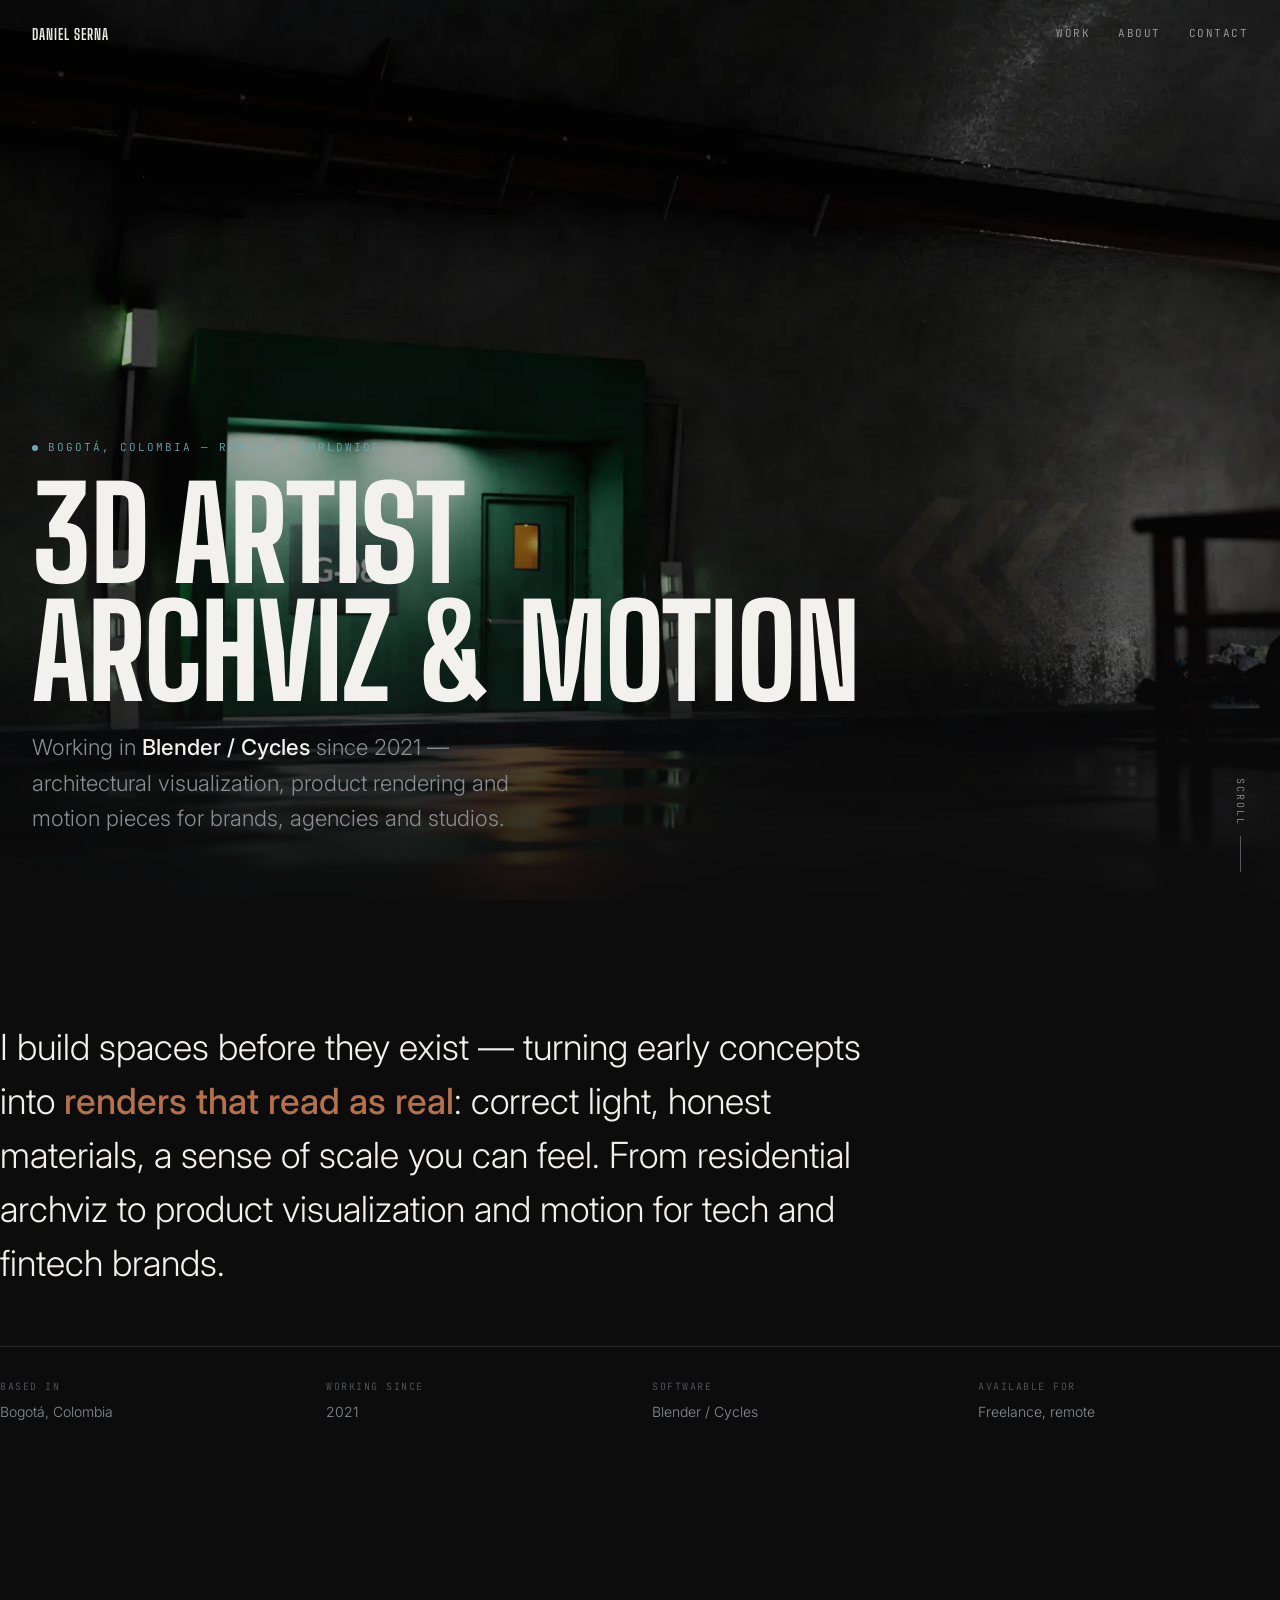
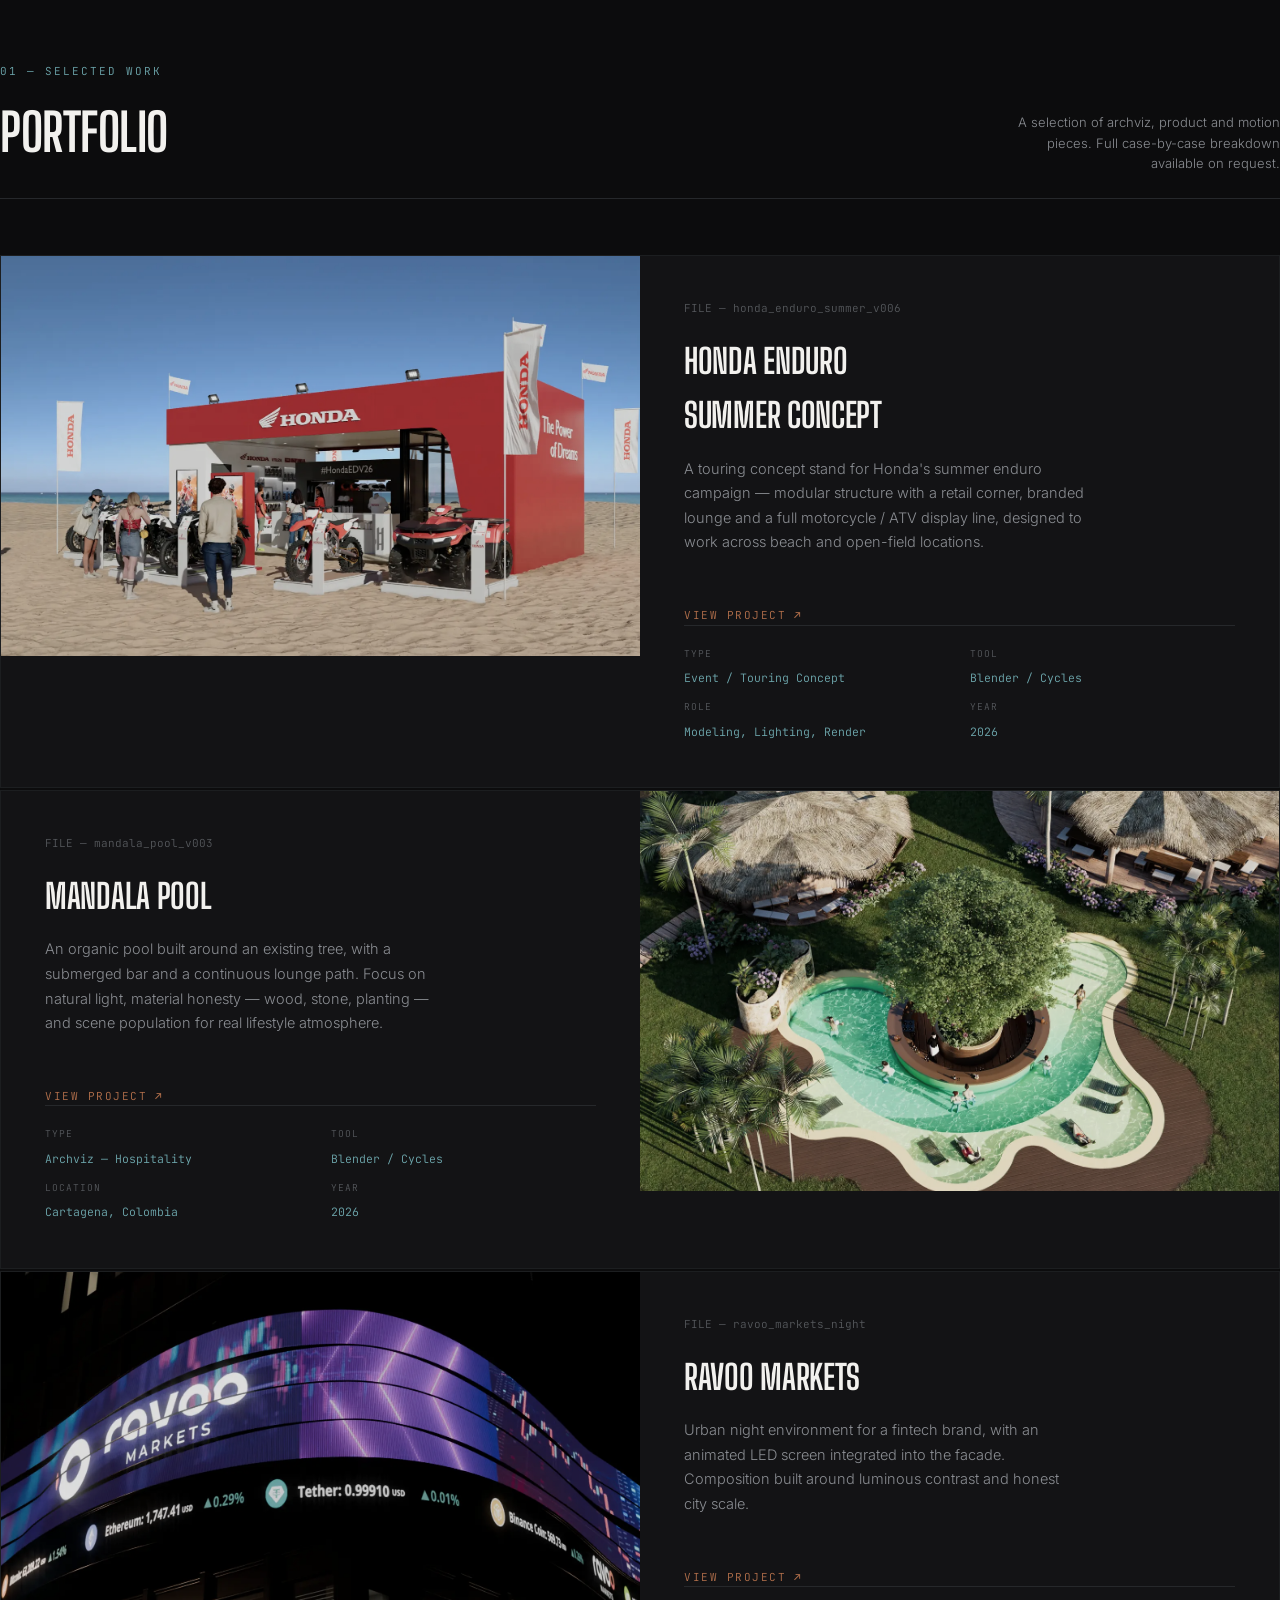
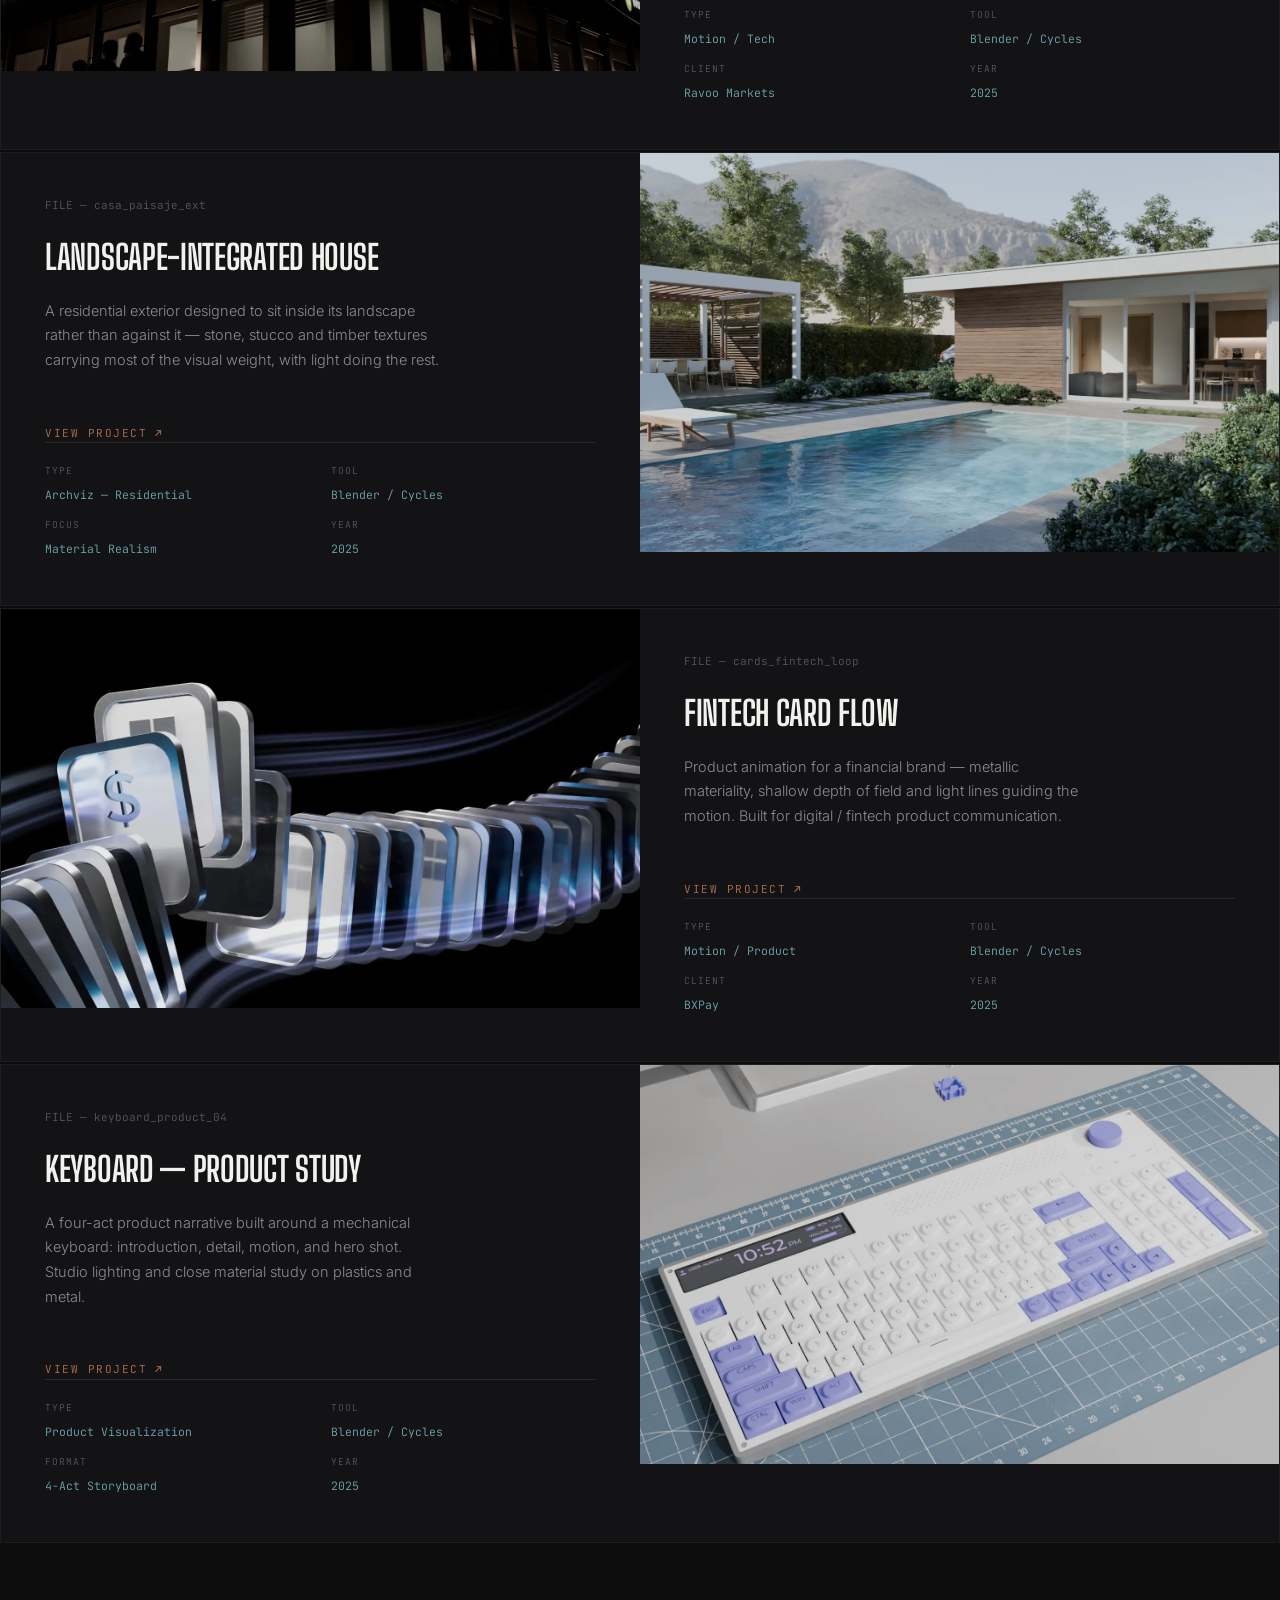
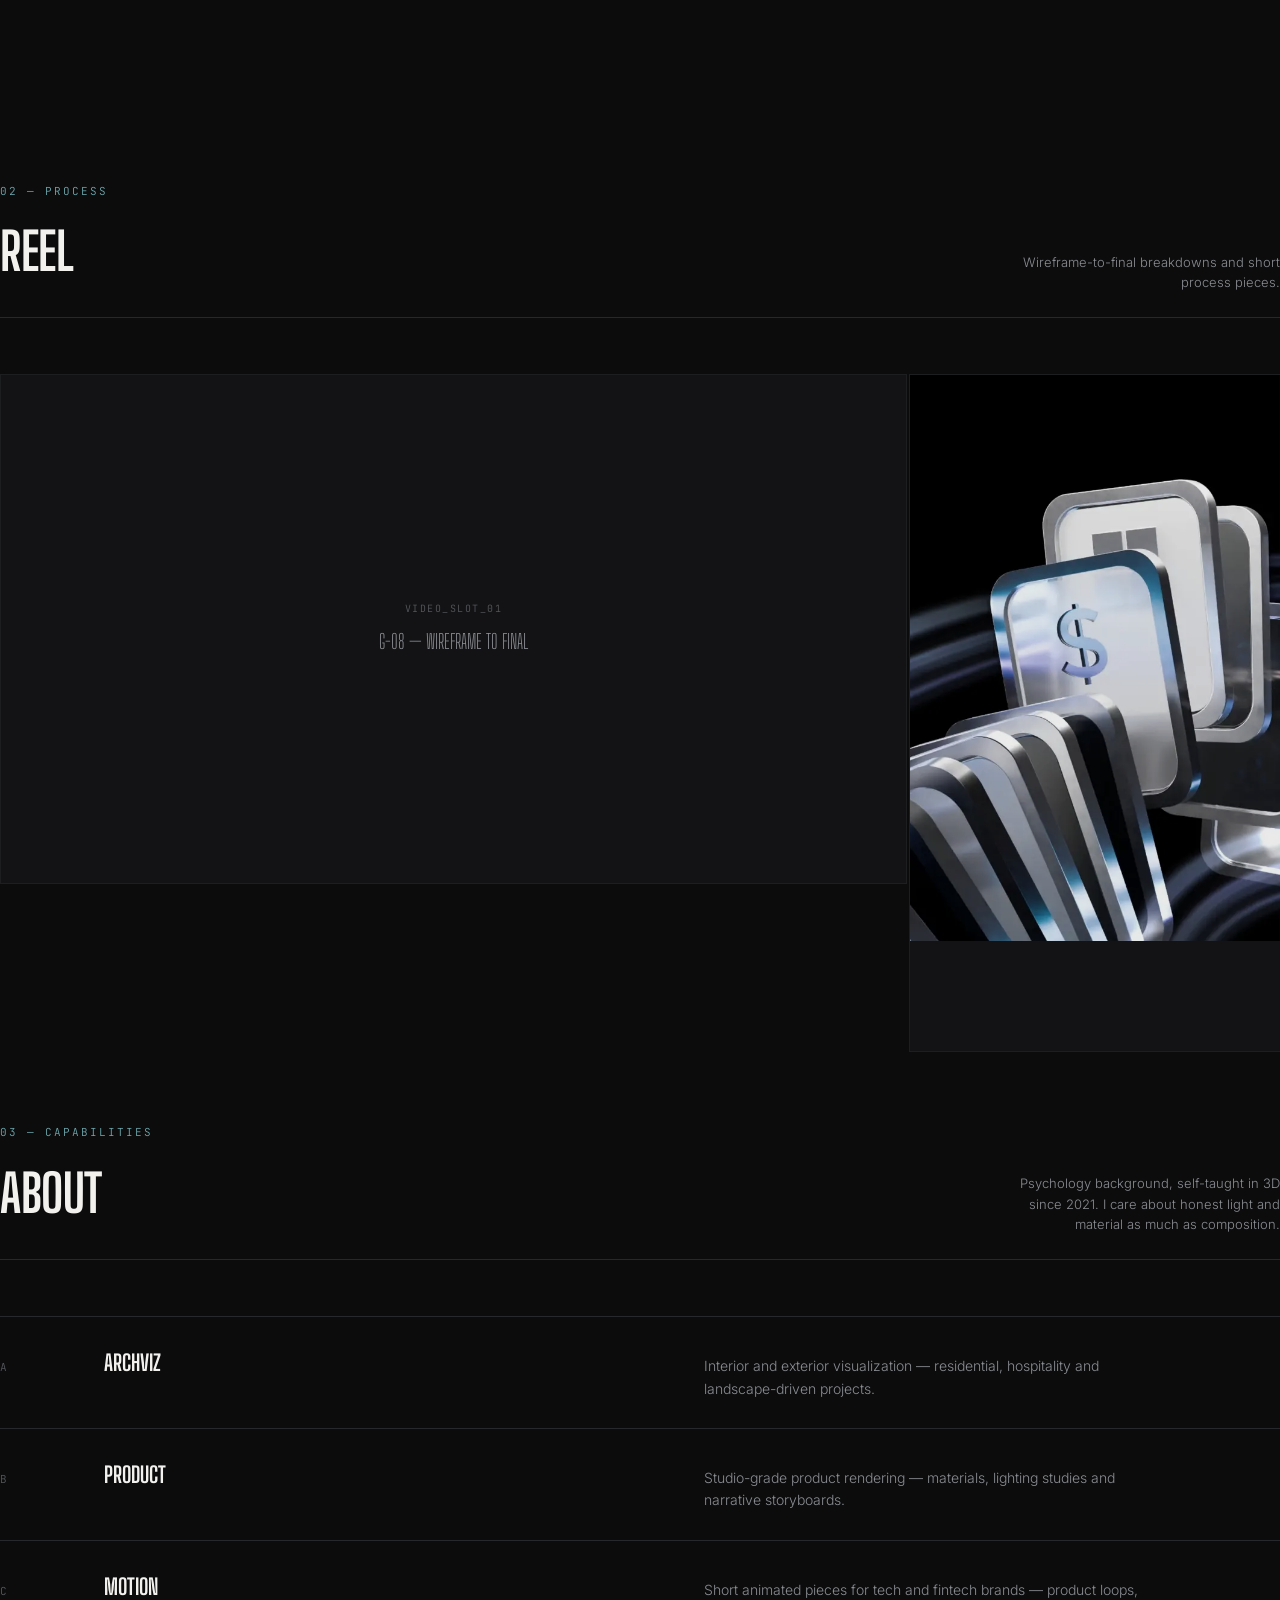
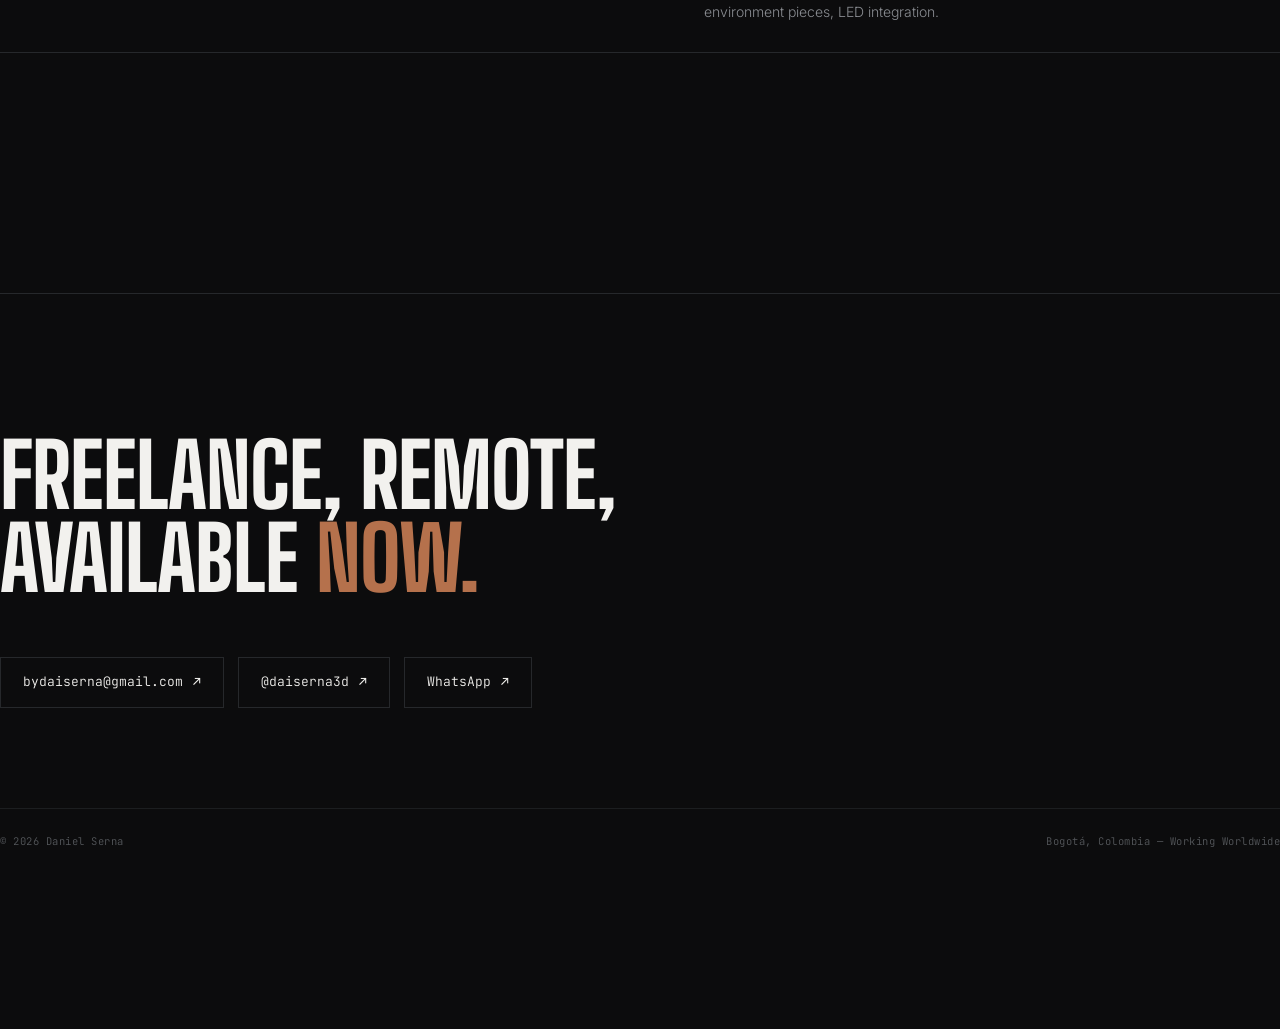
==== index.html @ d9310b37 "Update index.html" ====
<!DOCTYPE html>
<html lang="en">
<head>
<meta charset="UTF-8">
<meta name="viewport" content="width=device-width, initial-scale=1.0">
<title>Daniel Serna — 3D Artist</title>
<link rel="preconnect" href="https://fonts.googleapis.com">
<link rel="preconnect" href="https://fonts.gstatic.com" crossorigin>
<link href="https://fonts.googleapis.com/css2?family=Big+Shoulders+Display:wght@500;700;800&family=Inter:wght@300;400;500;600&family=JetBrains+Mono:wght@400;500&display=swap" rel="stylesheet">
<link rel="stylesheet" href="style.css">
</head>
<body>

<nav>
  <div class="nav-mark">Daniel Serna</div>
  <div class="nav-links">
    <a href="#work">Work</a>
    <a href="#about">About</a>
    <a href="#contact">Contact</a>
  </div>
</nav>

<!-- ================= HERO ================= -->
<section class="hero">
  <img class="hero-img" src="img/hero_gate08.webp" alt="G-08 environment render">
  <div class="hero-content">
    <div class="hero-eyebrow"><span class="dot"></span>Bogotá, Colombia — Remote / Worldwide</div>
    <h1>3D Artist<br>Archviz &amp; Motion</h1>
    <p class="role">Working in <strong>Blender / Cycles</strong> since 2021 — architectural visualization, product rendering and motion pieces for brands, agencies and studios.</p>
  </div>
  <div class="scroll-cue mono">Scroll</div>
</section>

<!-- ================= STATEMENT ================= -->
<section class="section wrap">
  <p class="statement reveal">
    I build spaces before they exist — turning early concepts into <strong>renders that read as real</strong>: correct light, honest materials, a sense of scale you can feel. From residential archviz to product visualization and motion for tech and fintech brands.
  </p>
  <div class="statement-meta reveal">
    <div><div class="k">Based In</div><div class="v">Bogotá, Colombia</div></div>
    <div><div class="k">Working Since</div><div class="v">2021</div></div>
    <div><div class="k">Software</div><div class="v">Blender / Cycles</div></div>
    <div><div class="k">Available For</div><div class="v">Freelance, remote</div></div>
  </div>
</section>

<!-- ================= WORK ================= -->
<section class="section wrap" id="work">
  <div class="section-head reveal">
    <div>
      <div class="section-tag">01 — Selected Work</div>
      <div class="section-title">Portfolio</div>
    </div>
    <div class="section-note">A selection of archviz, product and motion pieces. Full case-by-case breakdown available on request.</div>
  </div>

  <div class="work-grid">

    <a class="project-card-link" href="work/honda-beach-stand.html" style="display:contents;">
    <div class="project reveal">
      <div class="project-media"><img src="img/honda_general_002.webp" alt="Honda Enduro Summer concept stand"></div>
      <div class="project-info">
        <div class="project-index mono">FILE — honda_enduro_summer_v006</div>
        <div class="project-title">Honda Enduro<br>Summer Concept</div>
        <p class="project-desc">A touring concept stand for Honda's summer enduro campaign — modular structure with a retail corner, branded lounge and a full motorcycle / ATV display line, designed to work across beach and open-field locations.</p>
        <div class="project-link-row"><span class="view-project">View Project <span class="arrow">↗</span></span></div>
        <div class="meta-strip">
          <div class="meta-row"><span class="k">Type</span><span class="v">Event / Touring Concept</span></div>
          <div class="meta-row"><span class="k">Tool</span><span class="v">Blender / Cycles</span></div>
          <div class="meta-row"><span class="k">Role</span><span class="v">Modeling, Lighting, Render</span></div>
          <div class="meta-row"><span class="k">Year</span><span class="v">2026</span></div>
        </div>
      </div>
    </div>
    </a>

    <a class="project-card-link" href="work/mandala-pool.html" style="display:contents;">
    <div class="project reverse reveal">
      <div class="project-media"><img src="img/mandala_medium.webp" alt="Mandala — pool project"></div>
      <div class="project-info">
        <div class="project-index mono">FILE — mandala_pool_v003</div>
        <div class="project-title">Mandala Pool</div>
        <p class="project-desc">An organic pool built around an existing tree, with a submerged bar and a continuous lounge path. Focus on natural light, material honesty — wood, stone, planting — and scene population for real lifestyle atmosphere.</p>
        <div class="project-link-row"><span class="view-project">View Project <span class="arrow">↗</span></span></div>
        <div class="meta-strip">
          <div class="meta-row"><span class="k">Type</span><span class="v">Archviz — Hospitality</span></div>
          <div class="meta-row"><span class="k">Tool</span><span class="v">Blender / Cycles</span></div>
          <div class="meta-row"><span class="k">Location</span><span class="v">Cartagena, Colombia</span></div>
          <div class="meta-row"><span class="k">Year</span><span class="v">2026</span></div>
        </div>
      </div>
    </div>
    </a>

    <a class="project-card-link" href="work/ravoo-markets.html" style="display:contents;">
    <div class="project reveal">
      <div class="project-media"><video src="video/ravoo-billboard.mp4" poster="img/ravoo.webp" autoplay muted loop playsinline></video></div>
      <div class="project-info">
        <div class="project-index mono">FILE — ravoo_markets_night</div>
        <div class="project-title">Ravoo Markets</div>
        <p class="project-desc">Urban night environment for a fintech brand, with an animated LED screen integrated into the facade. Composition built around luminous contrast and honest city scale.</p>
        <div class="project-link-row"><span class="view-project">View Project <span class="arrow">↗</span></span></div>
        <div class="meta-strip">
          <div class="meta-row"><span class="k">Type</span><span class="v">Motion / Tech</span></div>
          <div class="meta-row"><span class="k">Tool</span><span class="v">Blender / Cycles</span></div>
          <div class="meta-row"><span class="k">Client</span><span class="v">Ravoo Markets</span></div>
          <div class="meta-row"><span class="k">Year</span><span class="v">2025</span></div>
        </div>
      </div>
    </div>
    </a>

    <a class="project-card-link" href="work/casa-paisaje.html" style="display:contents;">
    <div class="project reverse reveal">
      <div class="project-media"><img src="img/casa_piscina.webp" alt="Residential house with landscape integration"></div>
      <div class="project-info">
        <div class="project-index mono">FILE — casa_paisaje_ext</div>
        <div class="project-title">Landscape-Integrated House</div>
        <p class="project-desc">A residential exterior designed to sit inside its landscape rather than against it — stone, stucco and timber textures carrying most of the visual weight, with light doing the rest.</p>
        <div class="project-link-row"><span class="view-project">View Project <span class="arrow">↗</span></span></div>
        <div class="meta-strip">
          <div class="meta-row"><span class="k">Type</span><span class="v">Archviz — Residential</span></div>
          <div class="meta-row"><span class="k">Tool</span><span class="v">Blender / Cycles</span></div>
          <div class="meta-row"><span class="k">Focus</span><span class="v">Material Realism</span></div>
          <div class="meta-row"><span class="k">Year</span><span class="v">2025</span></div>
        </div>
      </div>
    </div>
    </a>

    <a class="project-card-link" href="work/fintech-cards.html" style="display:contents;">
    <div class="project reveal">
      <div class="project-media"><video src="video/fintech-shards.mp4" poster="img/cards.webp" autoplay muted loop playsinline></video></div>
      <div class="project-info">
        <div class="project-index mono">FILE — cards_fintech_loop</div>
        <div class="project-title">Fintech Card Flow</div>
        <p class="project-desc">Product animation for a financial brand — metallic materiality, shallow depth of field and light lines guiding the motion. Built for digital / fintech product communication.</p>
        <div class="project-link-row"><span class="view-project">View Project <span class="arrow">↗</span></span></div>
        <div class="meta-strip">
          <div class="meta-row"><span class="k">Type</span><span class="v">Motion / Product</span></div>
          <div class="meta-row"><span class="k">Tool</span><span class="v">Blender / Cycles</span></div>
          <div class="meta-row"><span class="k">Client</span><span class="v">BXPay</span></div>
          <div class="meta-row"><span class="k">Year</span><span class="v">2025</span></div>
        </div>
      </div>
    </div>
    </a>

    <a class="project-card-link" href="work/keyboard.html" style="display:contents;">
    <div class="project reverse reveal">
      <div class="project-media"><img src="img/keyboard.webp" alt="Keyboard product render"></div>
      <div class="project-info">
        <div class="project-index mono">FILE — keyboard_product_04</div>
        <div class="project-title">Keyboard — Product Study</div>
        <p class="project-desc">A four-act product narrative built around a mechanical keyboard: introduction, detail, motion, and hero shot. Studio lighting and close material study on plastics and metal.</p>
        <div class="project-link-row"><span class="view-project">View Project <span class="arrow">↗</span></span></div>
        <div class="meta-strip">
          <div class="meta-row"><span class="k">Type</span><span class="v">Product Visualization</span></div>
          <div class="meta-row"><span class="k">Tool</span><span class="v">Blender / Cycles</span></div>
          <div class="meta-row"><span class="k">Format</span><span class="v">4-Act Storyboard</span></div>
          <div class="meta-row"><span class="k">Year</span><span class="v">2025</span></div>
        </div>
      </div>
    </div>
    </a>

  </div>
</section>

<!-- ================= REEL ================= -->
<section class="section wrap" id="reel">
  <div class="section-head reveal">
    <div>
      <div class="section-tag">02 — Process</div>
      <div class="section-title">Reel</div>
    </div>
    <div class="section-note">Wireframe-to-final breakdowns and short process pieces.</div>
  </div>

  <div class="reel-grid reveal">
    <div class="reel-slot">
      <!-- Replace this block with: <iframe src="https://www.youtube.com/embed/VIDEO_ID" allowfullscreen></iframe> -->
      <div class="reel-placeholder">
        <div class="mono">VIDEO_SLOT_01</div>
        <div class="label">G-08 — Wireframe to Final</div>
      </div>
    </div>
    <div class="reel-slot">
      <div class="project-media"><video src="video/HondaStand_Reel.mp4" poster="img/cards.webp" autoplay muted loop playsinline></video></div>
        <div class="reel-placeholder">
        <div class="mono">VIDEO_SLOT_02</div>
        <div class="label">Honda Enduro Summer — Reel</div>
      </div>
    </div>
  </div>
</section>

<!-- ================= ABOUT ================= -->
<section class="section wrap" id="about">
  <div class="section-head reveal">
    <div>
      <div class="section-tag">03 — Capabilities</div>
      <div class="section-title">About</div>
    </div>
    <div class="section-note">Psychology background, self-taught in 3D since 2021. I care about honest light and material as much as composition.</div>
  </div>

  <div class="cap-list reveal">
    <div class="cap-row">
      <div class="cap-num mono">A</div>
      <div class="cap-name">Archviz</div>
      <div class="cap-desc">Interior and exterior visualization — residential, hospitality and landscape-driven projects.</div>
    </div>
    <div class="cap-row">
      <div class="cap-num mono">B</div>
      <div class="cap-name">Product</div>
      <div class="cap-desc">Studio-grade product rendering — materials, lighting studies and narrative storyboards.</div>
    </div>
    <div class="cap-row">
      <div class="cap-num mono">C</div>
      <div class="cap-name">Motion</div>
      <div class="cap-desc">Short animated pieces for tech and fintech brands — product loops, environment pieces, LED integration.</div>
    </div>
  </div>
</section>

<!-- ================= CONTACT ================= -->
<section class="section wrap" id="contact">
  <div class="contact">
    <h2 class="reveal">Freelance, remote,<br>available <span class="accent">now.</span></h2>
    <div class="contact-links reveal">
      <a class="contact-link" href="mailto:bydaiserna@gmail.com">bydaiserna@gmail.com <span class="arrow">↗</span></a>
      <a class="contact-link" href="https://instagram.com/daiserna3d" target="_blank" rel="noopener">@daiserna3d <span class="arrow">↗</span></a>
      <a class="contact-link" href="https://wa.me/573014946491" target="_blank" rel="noopener">WhatsApp <span class="arrow">↗</span></a>
    </div>

    <footer>
      <div>© 2026 Daniel Serna</div>
      <div>Bogotá, Colombia — Working Worldwide</div>
    </footer>
  </div>
</section>

<script src="script.js"></script>

</body>
</html>
---- style.css ----
:root{
    --bg: #0c0c0d;
    --bg-raised: #131315;
    --line: #26282b;
    --line-soft: #1c1e20;
    --text: #f2f1ee;
    --text-muted: #8a8d92;
    --text-dim: #55585c;
    --accent: #b5714c;
    --accent-teal: #6ea8ae;
  }
  *{box-sizing:border-box; margin:0; padding:0;}
  html{scroll-behavior:smooth;}
  body{
    background:var(--bg);
    color:var(--text);
    font-family:'Inter',sans-serif;
    font-weight:300;
    line-height:1.6;
    overflow-x:hidden;
  }
  ::selection{background:var(--accent); color:#0c0c0d;}

  .mono{font-family:'JetBrains Mono',monospace;}

  a{color:inherit; text-decoration:none;}

  .wrap{max-width:1400px; margin:0 auto; padding:0 32px;}
  @media (max-width:700px){ .wrap{padding:0 20px;} }

  /* ---------- NAV ---------- */
  nav{
    position:fixed; top:0; left:0; right:0; z-index:100;
    display:flex; justify-content:space-between; align-items:center;
    padding:22px 32px;
    mix-blend-mode:difference;
  }
  @media (max-width:700px){ nav{padding:18px 20px;} }
  .nav-mark{
    font-family:'Big Shoulders Display', sans-serif;
    font-weight:700; font-size:15px; letter-spacing:1px; text-transform:uppercase;
  }
  .nav-links{display:flex; gap:28px;}
  .nav-links a{
    font-family:'JetBrains Mono',monospace;
    font-size:11px; letter-spacing:1.5px; text-transform:uppercase;
    color:var(--text); opacity:0.75; transition:opacity .2s;
  }
  .nav-links a:hover{opacity:1;}
  @media (max-width:560px){ .nav-links{gap:16px;} .nav-links a{font-size:10px;} }

  /* ---------- HERO ---------- */
  .hero{
    position:relative; height:100svh; min-height:560px;
    display:flex; align-items:flex-end;
    overflow:hidden;
  }
  .hero-img{
    position:absolute; inset:0; width:100%; height:100%;
    object-fit:cover; object-position:center 40%;
    filter:grayscale(15%) contrast(1.05);
    opacity:0;
    animation:heroIn 1.4s ease forwards;
  }
  @keyframes heroIn{ to{opacity:1;} }
  .hero::after{
    content:'';
    position:absolute; inset:0;
    background:linear-gradient(180deg, rgba(12,12,13,0.15) 0%, rgba(12,12,13,0.35) 55%, rgba(12,12,13,0.94) 100%);
  }
  .hero-content{
    position:relative; z-index:2; width:100%;
    padding:0 32px 64px;
  }
  @media (max-width:700px){ .hero-content{padding:0 20px 48px;} }
  .hero-eyebrow{
    font-family:'JetBrains Mono',monospace; font-size:11px; letter-spacing:2px;
    color:var(--accent-teal); text-transform:uppercase; margin-bottom:18px;
    display:flex; align-items:center; gap:10px;
  }
  .hero-eyebrow .dot{
    width:6px; height:6px; border-radius:50%; background:var(--accent-teal);
    animation:pulse 2s infinite;
  }
  @keyframes pulse{ 0%,100%{opacity:1;} 50%{opacity:0.3;} }
  .hero h1{
    font-family:'Big Shoulders Display', sans-serif;
    font-weight:800;
    font-size:clamp(52px, 10vw, 128px);
    line-height:0.92;
    letter-spacing:-1px;
    text-transform:uppercase;
    max-width:1100px;
  }
  .hero .role{
    font-family:'Inter',sans-serif; font-weight:300; font-size:clamp(16px,2.4vw,22px);
    color:var(--text-muted); margin-top:20px; max-width:520px;
  }
  .hero .role strong{color:var(--text); font-weight:500;}

  .scroll-cue{
    position:absolute; right:32px; bottom:28px; z-index:2;
    font-family:'JetBrains Mono',monospace; font-size:10px; letter-spacing:2px;
    color:var(--text-muted); text-transform:uppercase;
    writing-mode:vertical-rl;
    display:flex; align-items:center; gap:10px;
  }
  .scroll-cue::after{content:''; width:1px; height:36px; background:var(--text-dim);}
  @media (max-width:700px){ .scroll-cue{display:none;} }

  /* ---------- SECTION LABELS ---------- */
  .section{padding:120px 0;}
  @media (max-width:700px){ .section{padding:80px 0;} }
  .section-head{
    display:flex; justify-content:space-between; align-items:flex-end;
    margin-bottom:56px; gap:24px; flex-wrap:wrap;
    border-bottom:1px solid var(--line); padding-bottom:24px;
  }
  .section-tag{
    font-family:'JetBrains Mono',monospace; font-size:11px; letter-spacing:2px;
    color:var(--accent-teal); text-transform:uppercase; margin-bottom:10px;
  }
  .section-title{
    font-family:'Big Shoulders Display', sans-serif; font-weight:700;
    font-size:clamp(30px,4.5vw,52px); text-transform:uppercase; letter-spacing:-0.5px;
  }
  .section-note{
    font-family:'Inter',sans-serif; font-size:13px; color:var(--text-muted);
    max-width:280px; text-align:right;
  }
  @media (max-width:700px){ .section-note{text-align:left; max-width:100%;} }

  /* ---------- STATEMENT ---------- */
  .statement{
    font-family:'Inter',sans-serif; font-weight:300;
    font-size:clamp(22px, 3.2vw, 36px);
    line-height:1.5; color:var(--text); max-width:920px;
  }
  .statement strong{color:var(--accent); font-weight:500;}
  .statement-meta{
    margin-top:56px; display:grid; grid-template-columns:repeat(4,1fr); gap:24px;
    border-top:1px solid var(--line); padding-top:32px;
  }
  @media (max-width:800px){ .statement-meta{grid-template-columns:repeat(2,1fr);} }
  .statement-meta .k{
    font-family:'JetBrains Mono',monospace; font-size:10px; letter-spacing:1.5px;
    color:var(--text-dim); text-transform:uppercase; margin-bottom:6px;
  }
  .statement-meta .v{font-size:14px; color:var(--text-muted);}

  /* ---------- WORK GRID ---------- */
  .work-grid{display:flex; flex-direction:column; gap:2px;}
  .project{
    position:relative; display:grid; grid-template-columns:1fr 1fr;
    gap:0; background:var(--bg-raised); border:1px solid var(--line-soft);
    overflow:hidden;
  }
  .project.reverse{grid-template-columns:1fr 1fr;}
  .project.reverse .project-media{order:2;}
  .project.reverse .project-info{order:1;}
  @media (max-width:860px){
    .project, .project.reverse{grid-template-columns:1fr;}
    .project.reverse .project-media{order:1;}
    .project.reverse .project-info{order:2;}
  }
  .project-media{
    position:relative; overflow:hidden; aspect-ratio:16/10; background:#000;
  }
  .project-media img, .project-media video{
    width:100%; height:100%; object-fit:cover;
    transform:scale(1.03); transition:transform .7s cubic-bezier(.16,1,.3,1), filter .5s;
    filter:grayscale(25%) brightness(0.92);
  }
  .project:hover .project-media img, .project:hover .project-media video{ transform:scale(1.0); filter:grayscale(0%) brightness(1); }
  .project-info{
    padding:44px; display:flex; flex-direction:column; justify-content:center;
  }
  @media (max-width:700px){ .project-info{padding:28px;} }
  .project-index{
    font-family:'JetBrains Mono',monospace; font-size:11px; color:var(--text-dim);
    margin-bottom:16px;
  }
  .project-title{
    font-family:'Big Shoulders Display', sans-serif; font-weight:700;
    font-size:clamp(24px,3vw,34px); text-transform:uppercase; margin-bottom:14px;
    letter-spacing:-0.3px;
  }
  .project-desc{
    font-size:14.5px; color:var(--text-muted); max-width:400px; margin-bottom:28px;
    line-height:1.7;
  }
  .meta-strip{
    display:grid; grid-template-columns:1fr 1fr; gap:10px 20px;
    padding-top:20px; border-top:1px solid var(--line);
  }
  .meta-row .k{
    font-family:'JetBrains Mono',monospace; font-size:9.5px; letter-spacing:1px;
    color:var(--text-dim); text-transform:uppercase; display:block; margin-bottom:3px;
  }
  .meta-row .v{
    font-family:'JetBrains Mono',monospace; font-size:11.5px; color:var(--accent-teal);
  }

  /* ---------- REEL / VIDEO ---------- */
  .reel-grid{display:grid; grid-template-columns:1fr 1fr; gap:2px;}
  @media (max-width:800px){ .reel-grid{grid-template-columns:1fr;} }
  .reel-slot{
    aspect-ratio:16/9; background:var(--bg-raised); border:1px solid var(--line-soft);
    display:flex; flex-direction:column; align-items:center; justify-content:center;
    gap:14px; position:relative;
  }
  .reel-slot iframe{width:100%; height:100%; border:0; display:block;}
  .reel-placeholder{text-align:center; padding:20px;}
  .reel-placeholder .mono{font-size:10px; color:var(--text-dim); letter-spacing:1.5px; text-transform:uppercase;}
  .reel-placeholder .label{font-family:'Big Shoulders Display'; font-size:20px; text-transform:uppercase; color:var(--text-muted); margin-top:8px;}

  /* ---------- ABOUT / CAPABILITIES ---------- */
  .cap-list{display:flex; flex-direction:column;}
  .cap-row{
    display:grid; grid-template-columns:80px 1fr 1fr; gap:24px;
    padding:28px 0; border-top:1px solid var(--line); align-items:baseline;
  }
  .cap-row:last-child{border-bottom:1px solid var(--line);}
  @media (max-width:700px){ .cap-row{grid-template-columns:1fr; gap:8px; padding:20px 0;} }
  .cap-num{font-family:'JetBrains Mono',monospace; font-size:11px; color:var(--text-dim);}
  .cap-name{font-family:'Big Shoulders Display'; font-weight:700; font-size:22px; text-transform:uppercase;}
  .cap-desc{font-size:14px; color:var(--text-muted); max-width:440px;}

  /* ---------- CONTACT / FOOTER ---------- */
  .contact{
    padding:140px 0 60px;
    border-top:1px solid var(--line);
  }
  @media (max-width:700px){ .contact{padding:90px 0 40px;} }
  .contact h2{
    font-family:'Big Shoulders Display'; font-weight:800;
    font-size:clamp(38px,7vw,88px); text-transform:uppercase; line-height:0.95;
    letter-spacing:-1px; max-width:900px;
  }
  .contact h2 .accent{color:var(--accent);}
  .contact-links{
    margin-top:56px; display:flex; flex-wrap:wrap; gap:14px;
  }
  .contact-link{
    font-family:'JetBrains Mono',monospace; font-size:13px;
    padding:14px 22px; border:1px solid var(--line);
    display:flex; align-items:center; gap:10px;
    transition:border-color .2s, color .2s;
  }
  .contact-link:hover{border-color:var(--accent-teal); color:var(--accent-teal);}
  .contact-link .arrow{transition:transform .2s;}
  .contact-link:hover .arrow{transform:translate(3px,-3px);}

  footer{
    margin-top:100px; padding-top:24px; border-top:1px solid var(--line-soft);
    display:flex; justify-content:space-between; flex-wrap:wrap; gap:12px;
    font-family:'JetBrains Mono',monospace; font-size:10.5px; color:var(--text-dim);
    letter-spacing:0.5px;
  }

  /* ---------- PROJECT CARD LINK ---------- */
  .project{cursor:pointer;}
  .project-link-row{
    margin-top:auto; padding-top:24px;
    display:flex; align-items:center; gap:10px;
  }
  .view-project{
    font-family:'JetBrains Mono',monospace; font-size:11px; letter-spacing:1.5px;
    text-transform:uppercase; color:var(--accent); display:inline-flex; align-items:center; gap:8px;
  }
  .view-project .arrow{transition:transform .2s;}
  .project:hover .view-project .arrow{transform:translate(4px,-4px);}

  /* ---------- PROJECT DETAIL PAGE ---------- */
  .breadcrumb{
    padding:120px 0 0;
  }
  .breadcrumb a{
    font-family:'JetBrains Mono',monospace; font-size:11px; letter-spacing:1.5px;
    text-transform:uppercase; color:var(--text-muted); display:inline-flex; align-items:center; gap:8px;
    transition:color .2s;
  }
  .breadcrumb a:hover{color:var(--accent-teal);}
  .breadcrumb .back-arrow{transition:transform .2s;}
  .breadcrumb a:hover .back-arrow{transform:translateX(-4px);}

  .p-header{padding:48px 0 64px; border-bottom:1px solid var(--line);}
  .p-eyebrow{
    font-family:'JetBrains Mono',monospace; font-size:11px; letter-spacing:2px;
    color:var(--accent-teal); text-transform:uppercase; margin-bottom:18px;
  }
  .p-title{
    font-family:'Big Shoulders Display'; font-weight:800; text-transform:uppercase;
    font-size:clamp(38px,7vw,88px); line-height:0.95; letter-spacing:-1px; max-width:900px;
  }
  .p-desc{
    font-size:16px; color:var(--text-muted); max-width:560px; margin-top:24px; line-height:1.75;
  }
  .p-meta{
    margin-top:40px; display:grid; grid-template-columns:repeat(4,1fr); gap:20px;
  }
  @media (max-width:800px){ .p-meta{grid-template-columns:repeat(2,1fr);} }
  .p-meta .k{
    font-family:'JetBrains Mono',monospace; font-size:9.5px; letter-spacing:1.5px;
    color:var(--text-dim); text-transform:uppercase; margin-bottom:6px;
  }
  .p-meta .v{font-family:'JetBrains Mono',monospace; font-size:12.5px; color:var(--text);}

  .p-gallery{padding:64px 0; display:flex; flex-direction:column; gap:64px;}
  .p-figure img, .p-figure video{width:100%; display:block; border:1px solid var(--line-soft); background:#000;}
  .p-figure .cap{
    margin-top:14px; display:flex; justify-content:space-between; gap:16px; flex-wrap:wrap;
    font-family:'JetBrains Mono',monospace; font-size:11px; color:var(--text-dim);
  }
  .p-figure .cap .cap-title{color:var(--text-muted); font-family:'Inter',sans-serif; font-size:13px;}

  .p-nav{
    padding:64px 0 100px; border-top:1px solid var(--line);
    display:flex; justify-content:space-between; gap:24px; flex-wrap:wrap;
  }
  .p-nav a{
    font-family:'Big Shoulders Display'; font-weight:700; text-transform:uppercase;
    font-size:20px; color:var(--text-muted); display:flex; align-items:center; gap:10px;
    transition:color .2s;
  }
  .p-nav a:hover{color:var(--text);}
  .p-nav .dir{
    font-family:'JetBrains Mono',monospace; font-size:10px; color:var(--text-dim);
    letter-spacing:1.5px; text-transform:uppercase; display:block; margin-bottom:6px;
  }
  .p-nav .next-link{text-align:right; margin-left:auto;}

  /* ---------- REVEAL ---------- */
  .reveal{opacity:0; transform:translateY(24px); transition:opacity .8s ease, transform .8s ease;}
  .reveal.in{opacity:1; transform:translateY(0);}

  @media (prefers-reduced-motion: reduce){
    *{animation:none !important; transition:none !important;}
    .reveal{opacity:1; transform:none;}
    .hero-img{opacity:1;}
  }
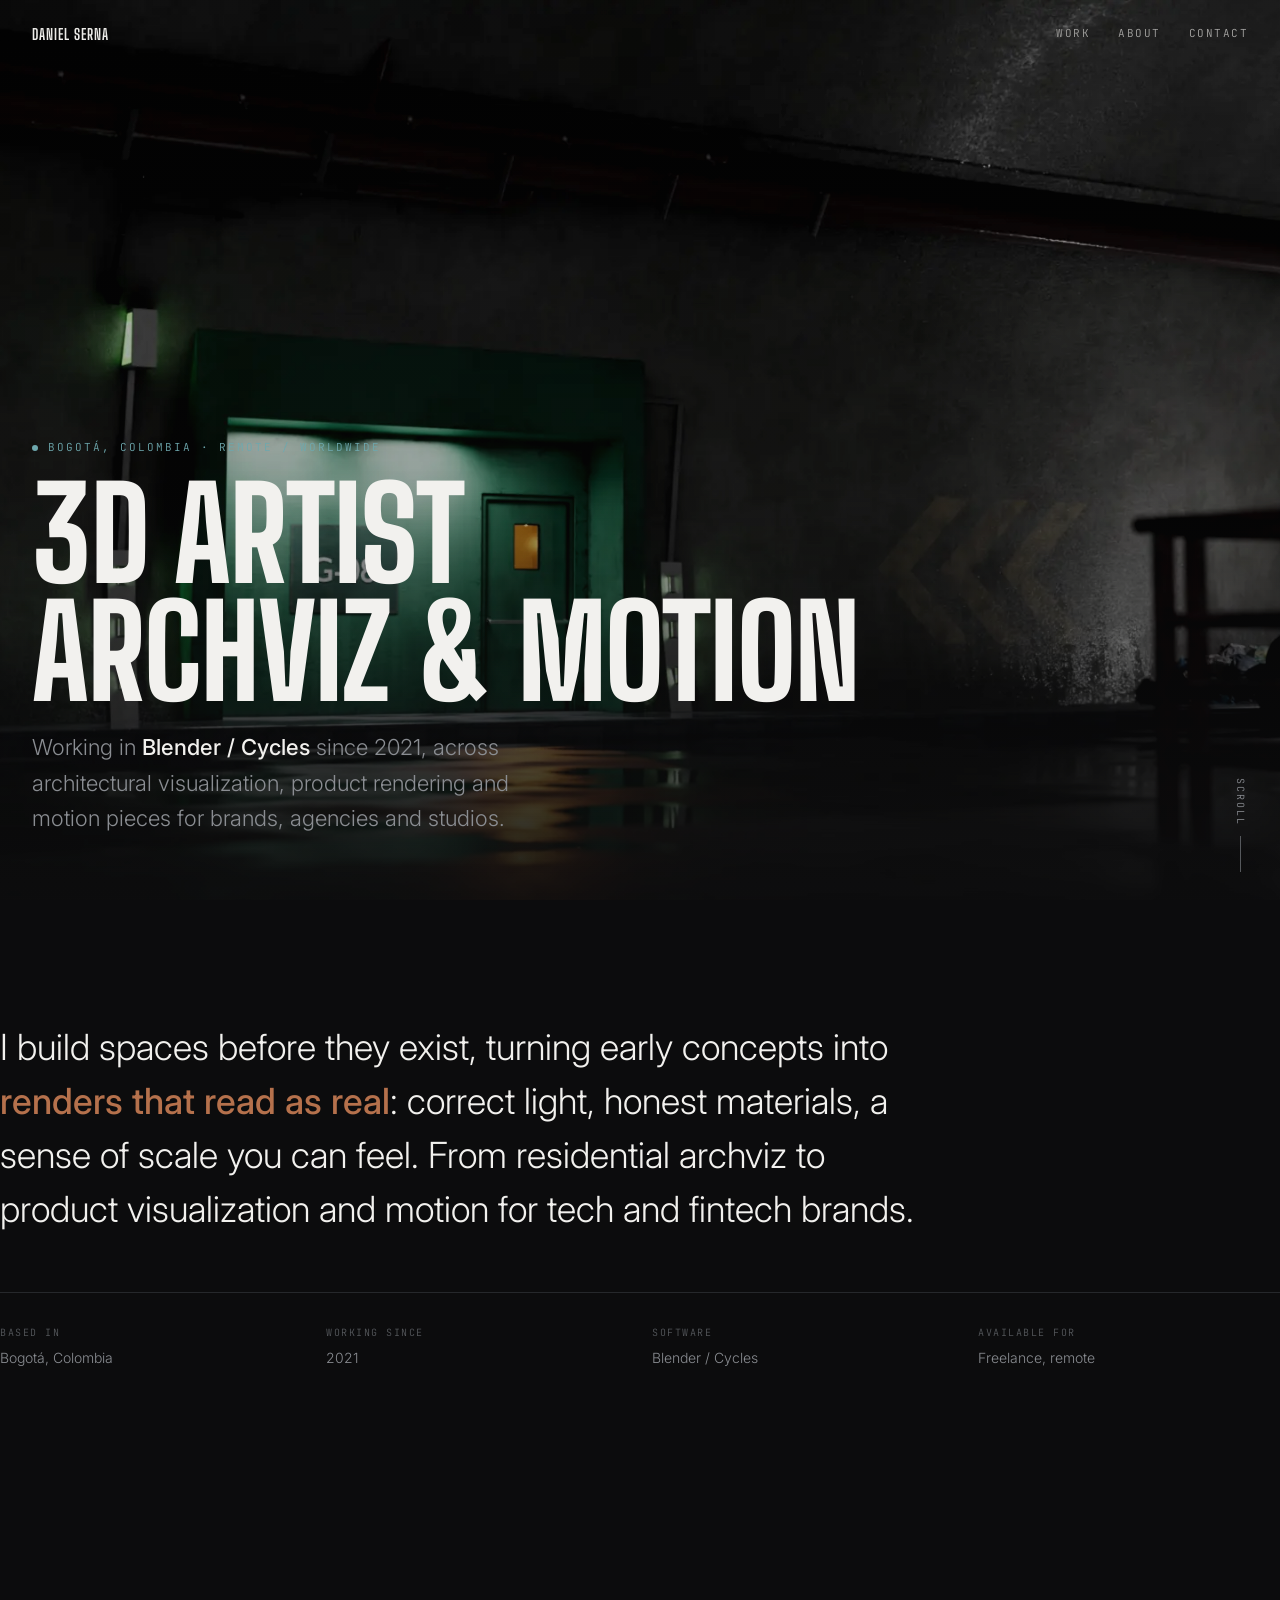
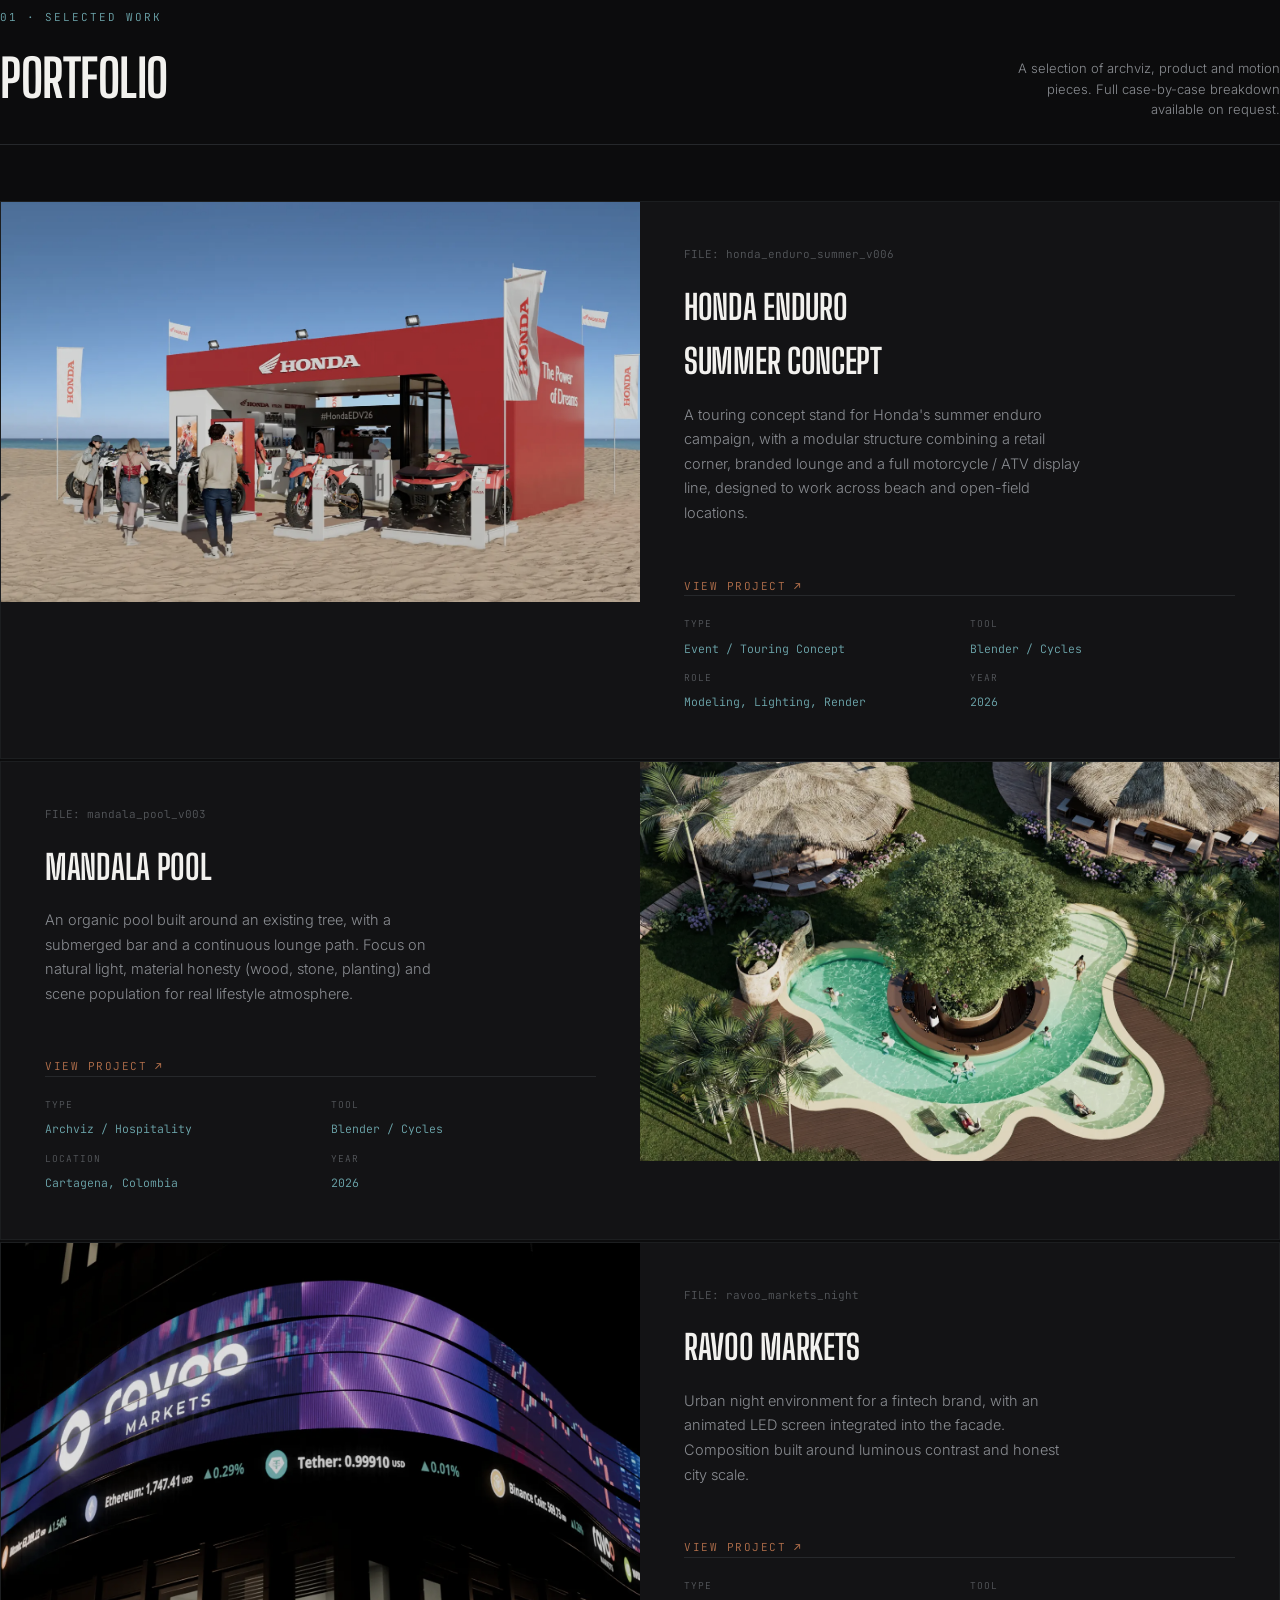
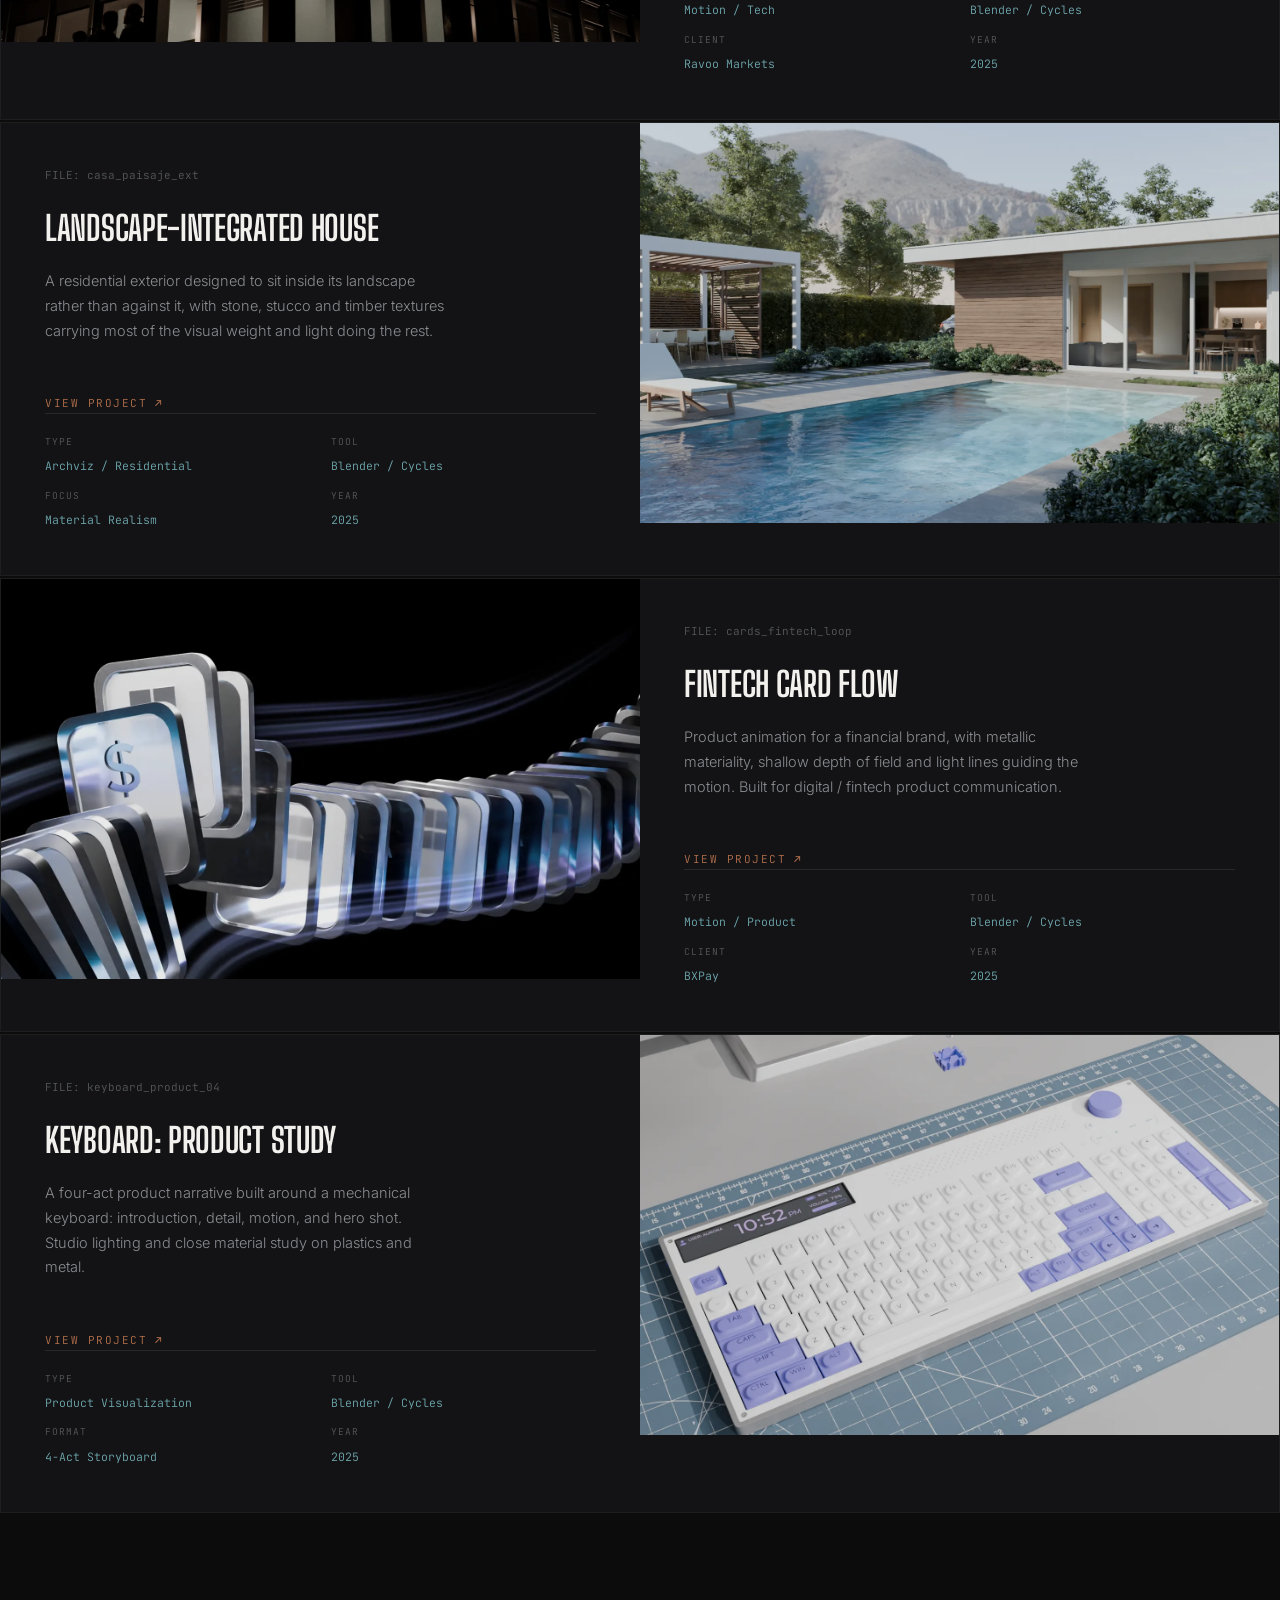
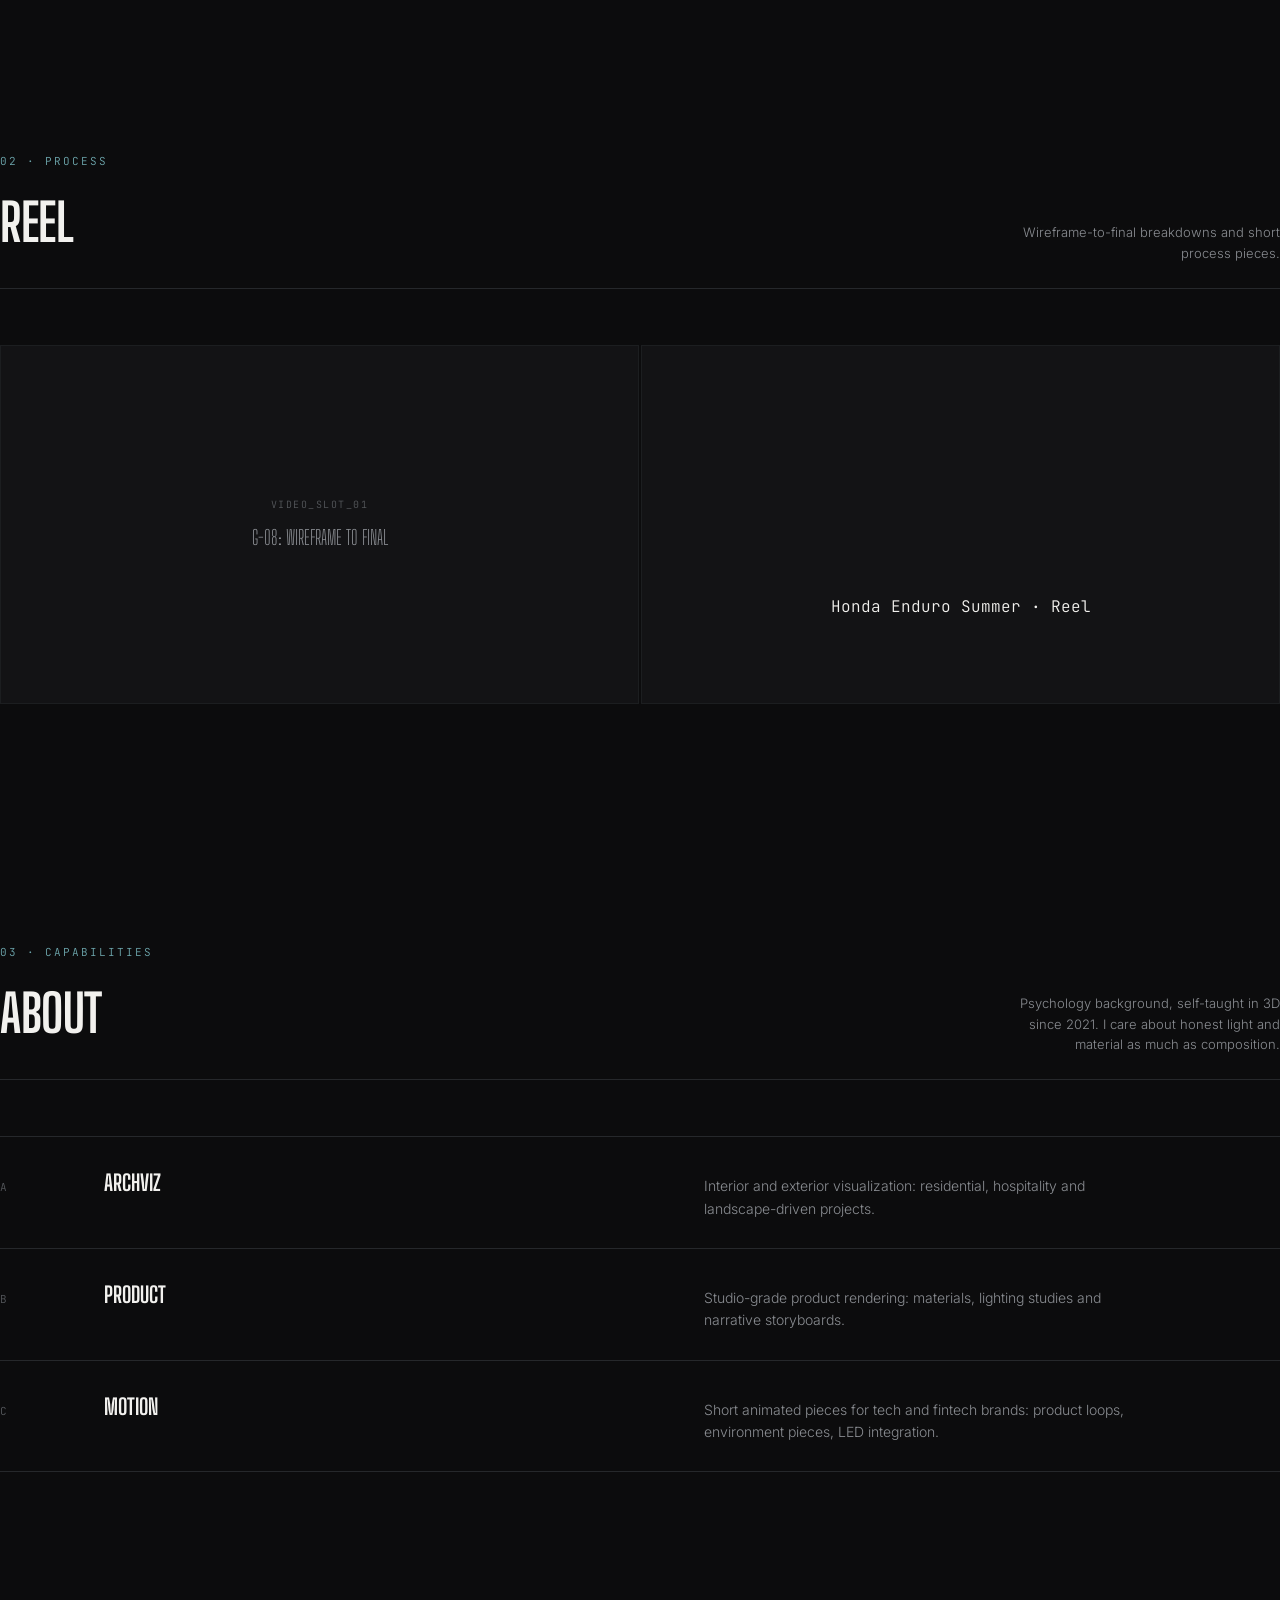
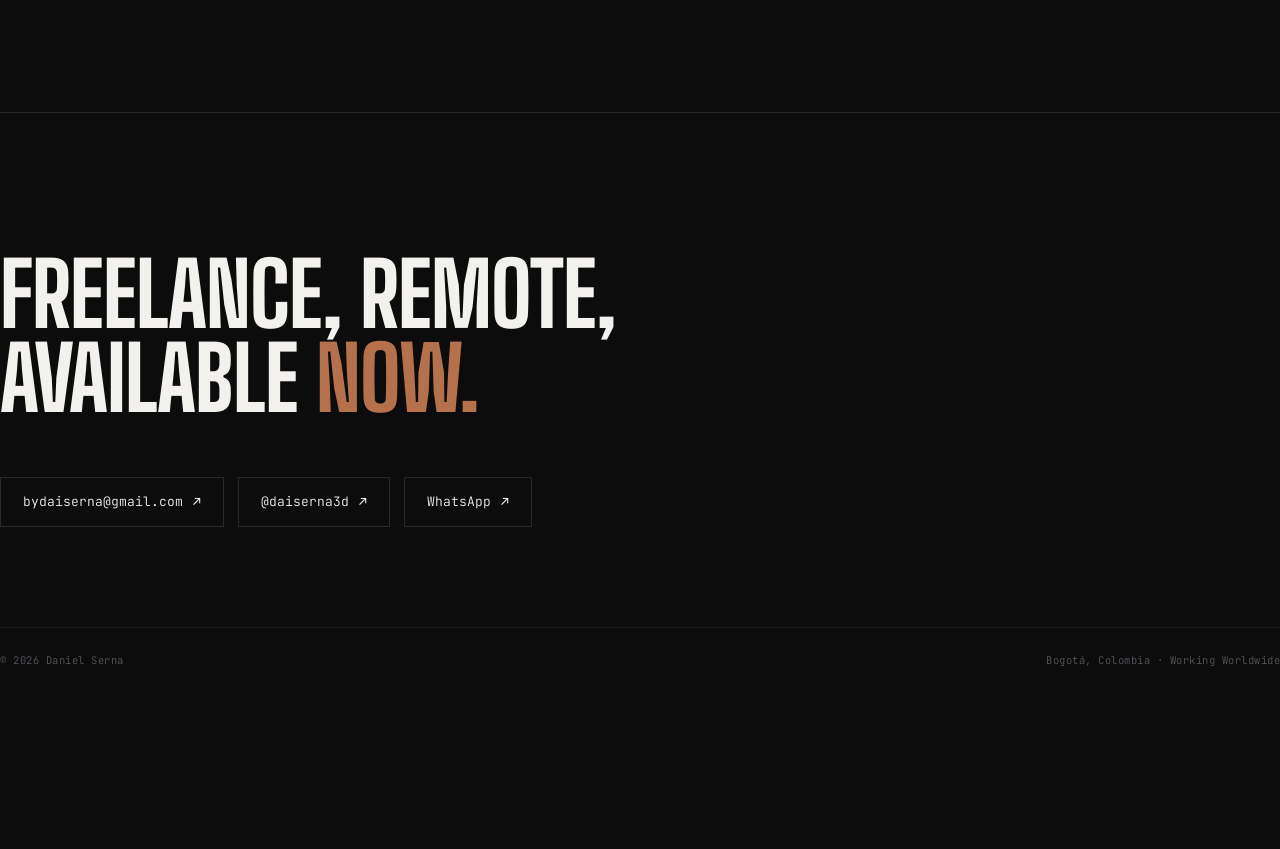
==== commit 4cabe114: "Update index.html" ====
--- a/index.html
+++ b/index.html
@@ -3,7 +3,7 @@
 <head>
 <meta charset="UTF-8">
 <meta name="viewport" content="width=device-width, initial-scale=1.0">
-<title>Daniel Serna — 3D Artist</title>
+<title>Daniel Serna · 3D Artist</title>
 <link rel="preconnect" href="https://fonts.googleapis.com">
 <link rel="preconnect" href="https://fonts.gstatic.com" crossorigin>
 <link href="https://fonts.googleapis.com/css2?family=Big+Shoulders+Display:wght@500;700;800&family=Inter:wght@300;400;500;600&family=JetBrains+Mono:wght@400;500&display=swap" rel="stylesheet">
@@ -24,9 +24,9 @@
 <section class="hero">
   <img class="hero-img" src="img/hero_gate08.webp" alt="G-08 environment render">
   <div class="hero-content">
-    <div class="hero-eyebrow"><span class="dot"></span>Bogotá, Colombia — Remote / Worldwide</div>
+    <div class="hero-eyebrow"><span class="dot"></span>Bogotá, Colombia · Remote / Worldwide</div>
     <h1>3D Artist<br>Archviz &amp; Motion</h1>
-    <p class="role">Working in <strong>Blender / Cycles</strong> since 2021 — architectural visualization, product rendering and motion pieces for brands, agencies and studios.</p>
+    <p class="role">Working in <strong>Blender / Cycles</strong> since 2021, across architectural visualization, product rendering and motion pieces for brands, agencies and studios.</p>
   </div>
   <div class="scroll-cue mono">Scroll</div>
 </section>
@@ -34,7 +34,7 @@
 <!-- ================= STATEMENT ================= -->
 <section class="section wrap">
   <p class="statement reveal">
-    I build spaces before they exist — turning early concepts into <strong>renders that read as real</strong>: correct light, honest materials, a sense of scale you can feel. From residential archviz to product visualization and motion for tech and fintech brands.
+    I build spaces before they exist, turning early concepts into <strong>renders that read as real</strong>: correct light, honest materials, a sense of scale you can feel. From residential archviz to product visualization and motion for tech and fintech brands.
   </p>
   <div class="statement-meta reveal">
     <div><div class="k">Based In</div><div class="v">Bogotá, Colombia</div></div>
@@ -48,7 +48,7 @@
 <section class="section wrap" id="work">
   <div class="section-head reveal">
     <div>
-      <div class="section-tag">01 — Selected Work</div>
+      <div class="section-tag">01 · Selected Work</div>
       <div class="section-title">Portfolio</div>
     </div>
     <div class="section-note">A selection of archviz, product and motion pieces. Full case-by-case breakdown available on request.</div>
@@ -60,9 +60,9 @@
     <div class="project reveal">
       <div class="project-media"><img src="img/honda_general_002.webp" alt="Honda Enduro Summer concept stand"></div>
       <div class="project-info">
-        <div class="project-index mono">FILE — honda_enduro_summer_v006</div>
+        <div class="project-index mono">FILE: honda_enduro_summer_v006</div>
         <div class="project-title">Honda Enduro<br>Summer Concept</div>
-        <p class="project-desc">A touring concept stand for Honda's summer enduro campaign — modular structure with a retail corner, branded lounge and a full motorcycle / ATV display line, designed to work across beach and open-field locations.</p>
+        <p class="project-desc">A touring concept stand for Honda's summer enduro campaign, with a modular structure combining a retail corner, branded lounge and a full motorcycle / ATV display line, designed to work across beach and open-field locations.</p>
         <div class="project-link-row"><span class="view-project">View Project <span class="arrow">↗</span></span></div>
         <div class="meta-strip">
           <div class="meta-row"><span class="k">Type</span><span class="v">Event / Touring Concept</span></div>
@@ -76,14 +76,14 @@
 
     <a class="project-card-link" href="work/mandala-pool.html" style="display:contents;">
     <div class="project reverse reveal">
-      <div class="project-media"><img src="img/mandala_medium.webp" alt="Mandala — pool project"></div>
-      <div class="project-info">
-        <div class="project-index mono">FILE — mandala_pool_v003</div>
+      <div class="project-media"><img src="img/mandala_medium.webp" alt="Mandala, pool project"></div>
+      <div class="project-info">
+        <div class="project-index mono">FILE: mandala_pool_v003</div>
         <div class="project-title">Mandala Pool</div>
-        <p class="project-desc">An organic pool built around an existing tree, with a submerged bar and a continuous lounge path. Focus on natural light, material honesty — wood, stone, planting — and scene population for real lifestyle atmosphere.</p>
-        <div class="project-link-row"><span class="view-project">View Project <span class="arrow">↗</span></span></div>
-        <div class="meta-strip">
-          <div class="meta-row"><span class="k">Type</span><span class="v">Archviz — Hospitality</span></div>
+        <p class="project-desc">An organic pool built around an existing tree, with a submerged bar and a continuous lounge path. Focus on natural light, material honesty (wood, stone, planting) and scene population for real lifestyle atmosphere.</p>
+        <div class="project-link-row"><span class="view-project">View Project <span class="arrow">↗</span></span></div>
+        <div class="meta-strip">
+          <div class="meta-row"><span class="k">Type</span><span class="v">Archviz / Hospitality</span></div>
           <div class="meta-row"><span class="k">Tool</span><span class="v">Blender / Cycles</span></div>
           <div class="meta-row"><span class="k">Location</span><span class="v">Cartagena, Colombia</span></div>
           <div class="meta-row"><span class="k">Year</span><span class="v">2026</span></div>
@@ -96,7 +96,7 @@
     <div class="project reveal">
       <div class="project-media"><video src="video/ravoo-billboard.mp4" poster="img/ravoo.webp" autoplay muted loop playsinline></video></div>
       <div class="project-info">
-        <div class="project-index mono">FILE — ravoo_markets_night</div>
+        <div class="project-index mono">FILE: ravoo_markets_night</div>
         <div class="project-title">Ravoo Markets</div>
         <p class="project-desc">Urban night environment for a fintech brand, with an animated LED screen integrated into the facade. Composition built around luminous contrast and honest city scale.</p>
         <div class="project-link-row"><span class="view-project">View Project <span class="arrow">↗</span></span></div>
@@ -112,14 +112,14 @@
 
     <a class="project-card-link" href="work/casa-paisaje.html" style="display:contents;">
     <div class="project reverse reveal">
-      <div class="project-media"><img src="img/casa_piscina.webp" alt="Residential house with landscape integration"></div>
-      <div class="project-info">
-        <div class="project-index mono">FILE — casa_paisaje_ext</div>
+      <div class="project-media"><video src="video/casa-sequence.mp4" poster="img/casa_piscina.webp" autoplay muted loop playsinline></video></div>
+      <div class="project-info">
+        <div class="project-index mono">FILE: casa_paisaje_ext</div>
         <div class="project-title">Landscape-Integrated House</div>
-        <p class="project-desc">A residential exterior designed to sit inside its landscape rather than against it — stone, stucco and timber textures carrying most of the visual weight, with light doing the rest.</p>
-        <div class="project-link-row"><span class="view-project">View Project <span class="arrow">↗</span></span></div>
-        <div class="meta-strip">
-          <div class="meta-row"><span class="k">Type</span><span class="v">Archviz — Residential</span></div>
+        <p class="project-desc">A residential exterior designed to sit inside its landscape rather than against it, with stone, stucco and timber textures carrying most of the visual weight and light doing the rest.</p>
+        <div class="project-link-row"><span class="view-project">View Project <span class="arrow">↗</span></span></div>
+        <div class="meta-strip">
+          <div class="meta-row"><span class="k">Type</span><span class="v">Archviz / Residential</span></div>
           <div class="meta-row"><span class="k">Tool</span><span class="v">Blender / Cycles</span></div>
           <div class="meta-row"><span class="k">Focus</span><span class="v">Material Realism</span></div>
           <div class="meta-row"><span class="k">Year</span><span class="v">2025</span></div>
@@ -132,9 +132,9 @@
     <div class="project reveal">
       <div class="project-media"><video src="video/fintech-shards.mp4" poster="img/cards.webp" autoplay muted loop playsinline></video></div>
       <div class="project-info">
-        <div class="project-index mono">FILE — cards_fintech_loop</div>
+        <div class="project-index mono">FILE: cards_fintech_loop</div>
         <div class="project-title">Fintech Card Flow</div>
-        <p class="project-desc">Product animation for a financial brand — metallic materiality, shallow depth of field and light lines guiding the motion. Built for digital / fintech product communication.</p>
+        <p class="project-desc">Product animation for a financial brand, with metallic materiality, shallow depth of field and light lines guiding the motion. Built for digital / fintech product communication.</p>
         <div class="project-link-row"><span class="view-project">View Project <span class="arrow">↗</span></span></div>
         <div class="meta-strip">
           <div class="meta-row"><span class="k">Type</span><span class="v">Motion / Product</span></div>
@@ -150,8 +150,8 @@
     <div class="project reverse reveal">
       <div class="project-media"><img src="img/keyboard.webp" alt="Keyboard product render"></div>
       <div class="project-info">
-        <div class="project-index mono">FILE — keyboard_product_04</div>
-        <div class="project-title">Keyboard — Product Study</div>
+        <div class="project-index mono">FILE: keyboard_product_04</div>
+        <div class="project-title">Keyboard: Product Study</div>
         <p class="project-desc">A four-act product narrative built around a mechanical keyboard: introduction, detail, motion, and hero shot. Studio lighting and close material study on plastics and metal.</p>
         <div class="project-link-row"><span class="view-project">View Project <span class="arrow">↗</span></span></div>
         <div class="meta-strip">
@@ -171,7 +171,7 @@
 <section class="section wrap" id="reel">
   <div class="section-head reveal">
     <div>
-      <div class="section-tag">02 — Process</div>
+      <div class="section-tag">02 · Process</div>
       <div class="section-title">Reel</div>
     </div>
     <div class="section-note">Wireframe-to-final breakdowns and short process pieces.</div>
@@ -182,15 +182,12 @@
       <!-- Replace this block with: <iframe src="https://www.youtube.com/embed/VIDEO_ID" allowfullscreen></iframe> -->
       <div class="reel-placeholder">
         <div class="mono">VIDEO_SLOT_01</div>
-        <div class="label">G-08 — Wireframe to Final</div>
+        <div class="label">G-08: Wireframe to Final</div>
       </div>
     </div>
     <div class="reel-slot">
-      <div class="project-media"><video src="video/HondaStand_Reel.mp4" poster="img/cards.webp" autoplay muted loop playsinline></video></div>
-        <div class="reel-placeholder">
-        <div class="mono">VIDEO_SLOT_02</div>
-        <div class="label">Honda Enduro Summer — Reel</div>
-      </div>
+      <video src="video/honda-reel.mp4" poster="img/honda-reel-poster.jpg" autoplay muted loop playsinline></video>
+      <div class="reel-caption mono">Honda Enduro Summer · Reel</div>
     </div>
   </div>
 </section>
@@ -199,7 +196,7 @@
 <section class="section wrap" id="about">
   <div class="section-head reveal">
     <div>
-      <div class="section-tag">03 — Capabilities</div>
+      <div class="section-tag">03 · Capabilities</div>
       <div class="section-title">About</div>
     </div>
     <div class="section-note">Psychology background, self-taught in 3D since 2021. I care about honest light and material as much as composition.</div>
@@ -209,17 +206,17 @@
     <div class="cap-row">
       <div class="cap-num mono">A</div>
       <div class="cap-name">Archviz</div>
-      <div class="cap-desc">Interior and exterior visualization — residential, hospitality and landscape-driven projects.</div>
+      <div class="cap-desc">Interior and exterior visualization: residential, hospitality and landscape-driven projects.</div>
     </div>
     <div class="cap-row">
       <div class="cap-num mono">B</div>
       <div class="cap-name">Product</div>
-      <div class="cap-desc">Studio-grade product rendering — materials, lighting studies and narrative storyboards.</div>
+      <div class="cap-desc">Studio-grade product rendering: materials, lighting studies and narrative storyboards.</div>
     </div>
     <div class="cap-row">
       <div class="cap-num mono">C</div>
       <div class="cap-name">Motion</div>
-      <div class="cap-desc">Short animated pieces for tech and fintech brands — product loops, environment pieces, LED integration.</div>
+      <div class="cap-desc">Short animated pieces for tech and fintech brands: product loops, environment pieces, LED integration.</div>
     </div>
   </div>
 </section>
@@ -236,7 +233,7 @@
 
     <footer>
       <div>© 2026 Daniel Serna</div>
-      <div>Bogotá, Colombia — Working Worldwide</div>
+      <div>Bogotá, Colombia · Working Worldwide</div>
     </footer>
   </div>
 </section>
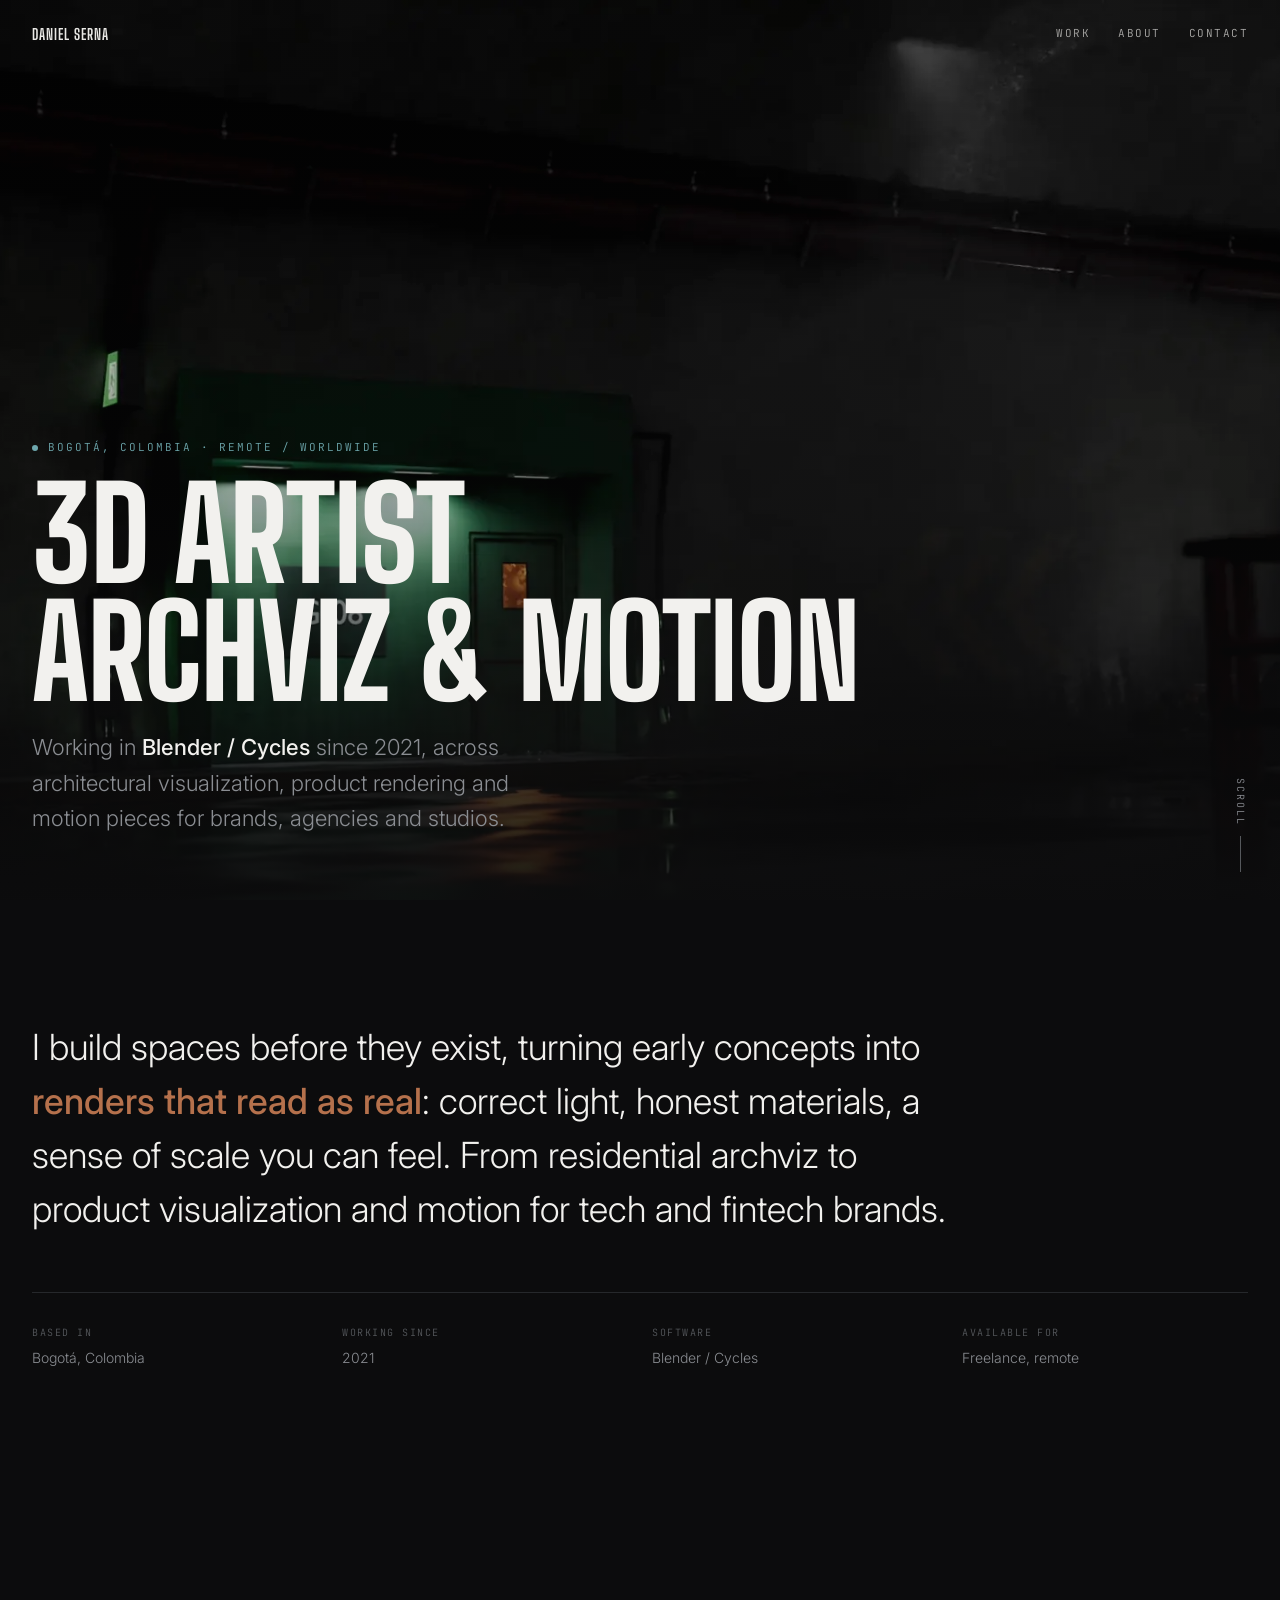
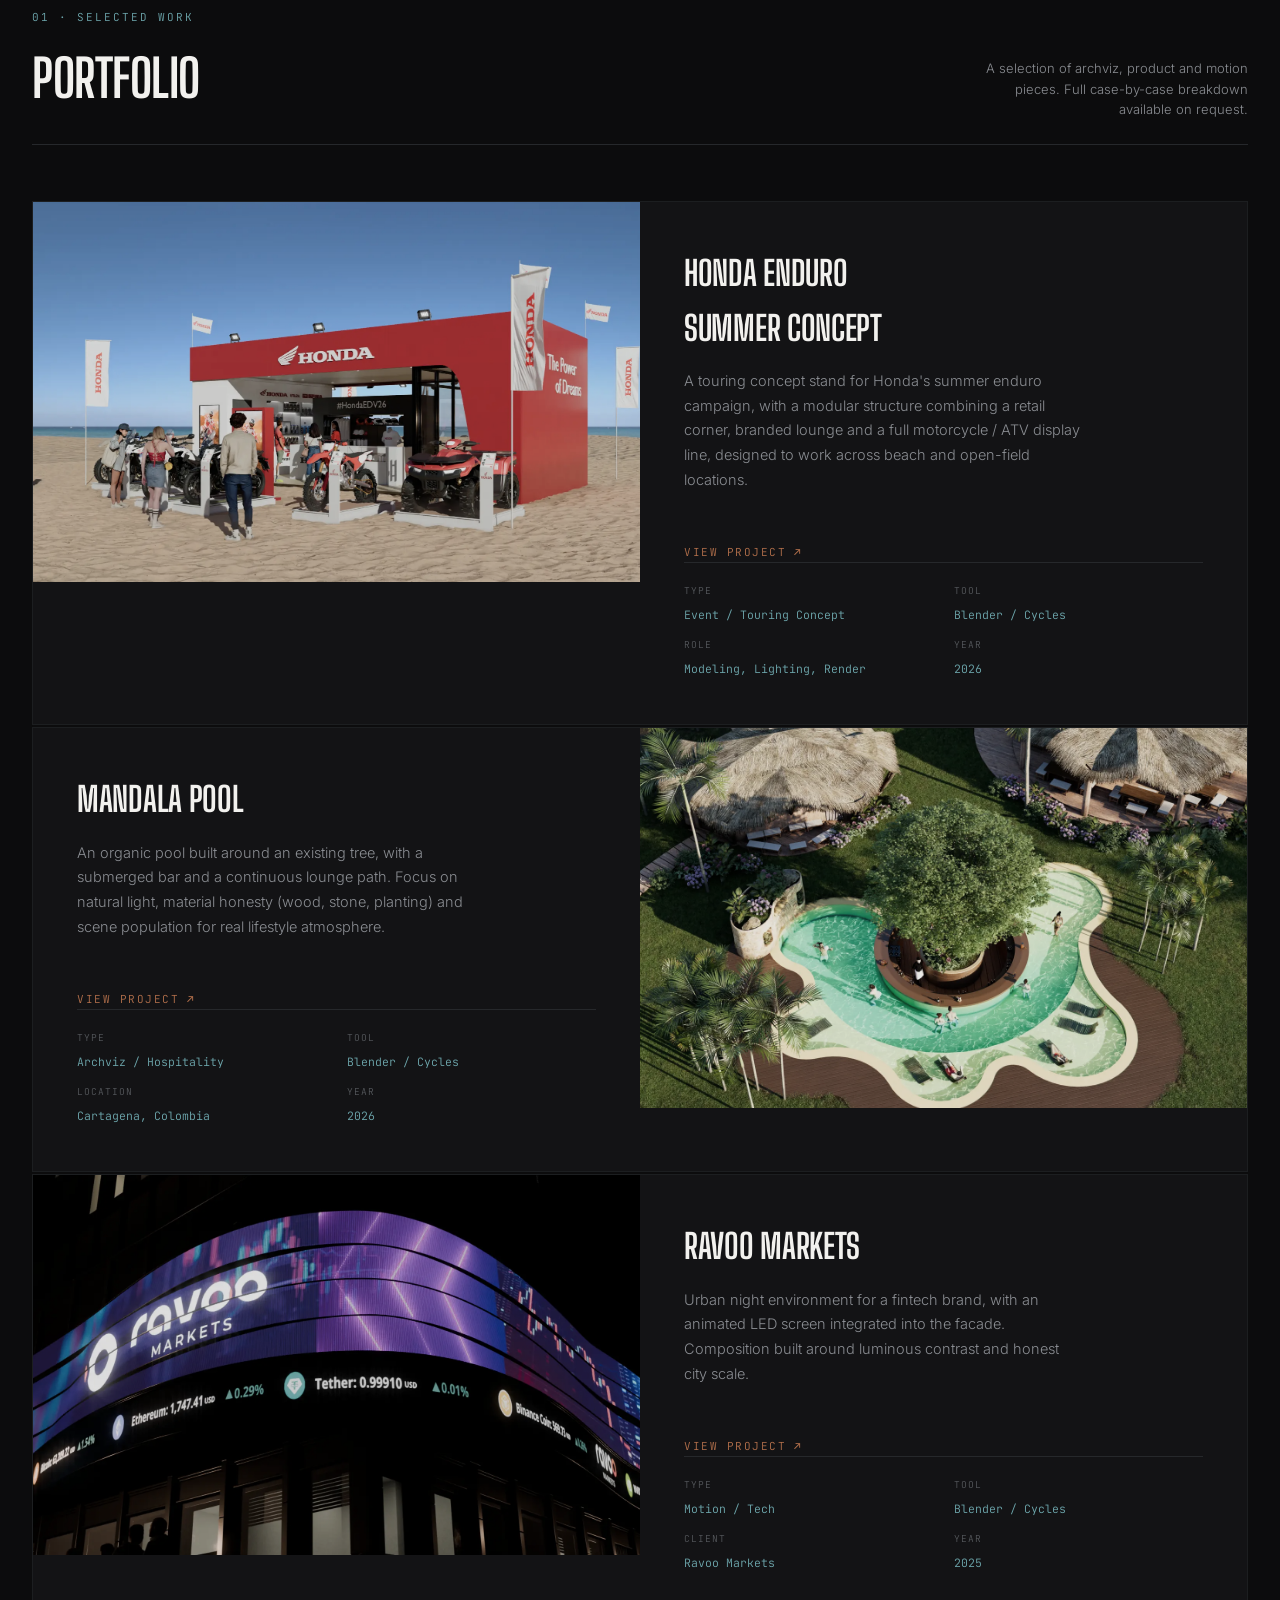
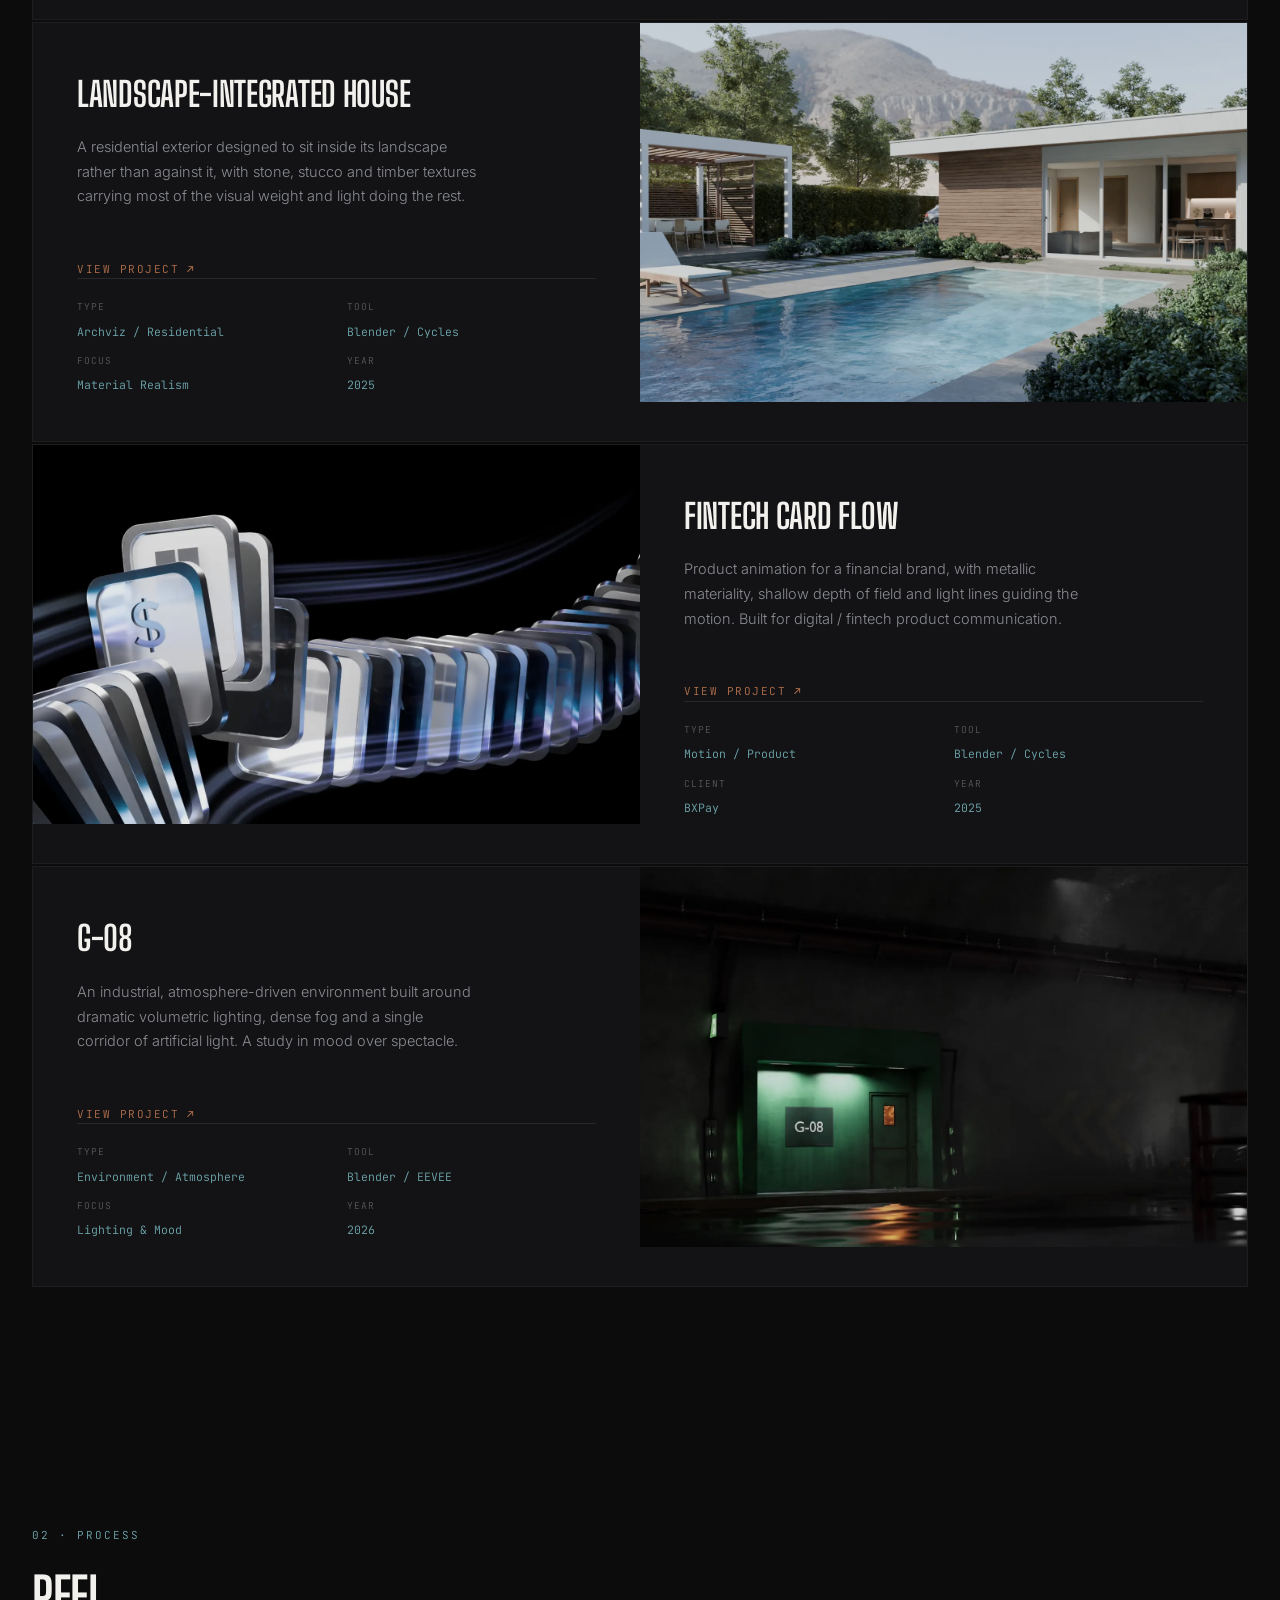
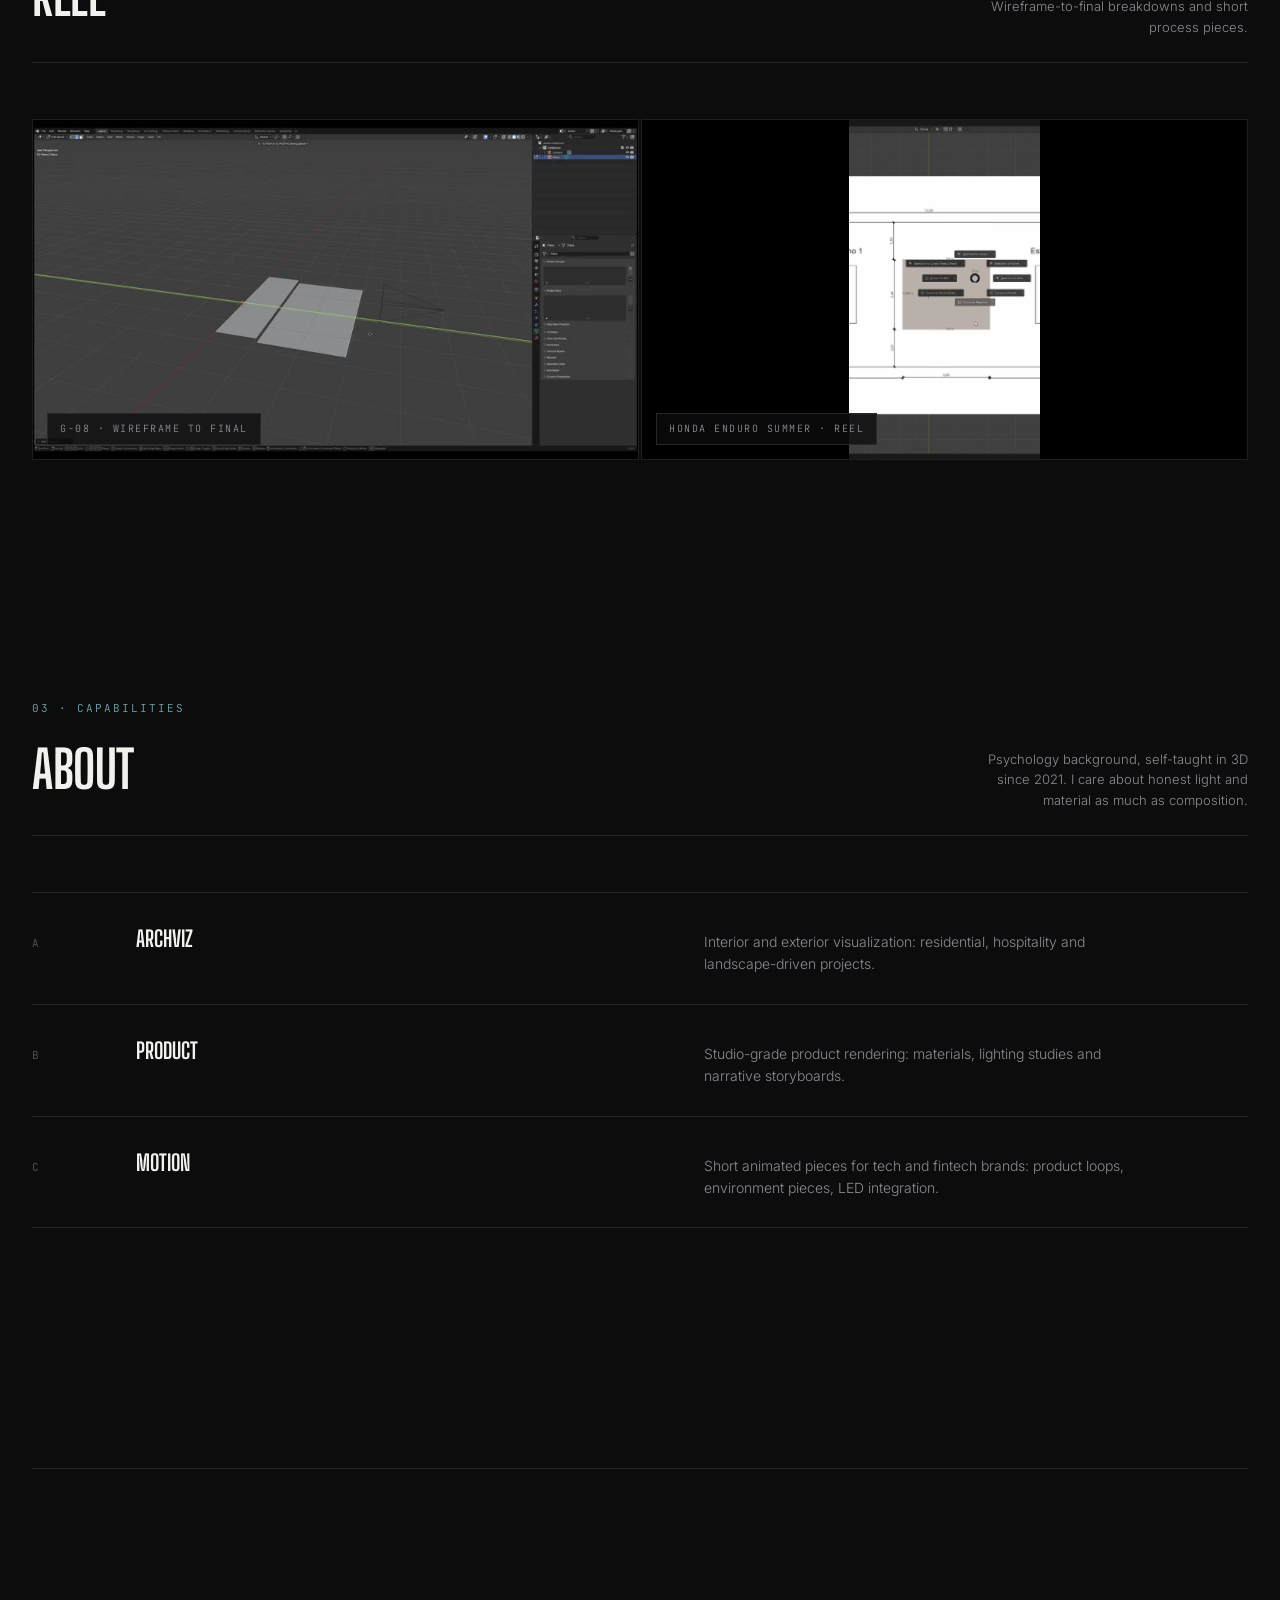
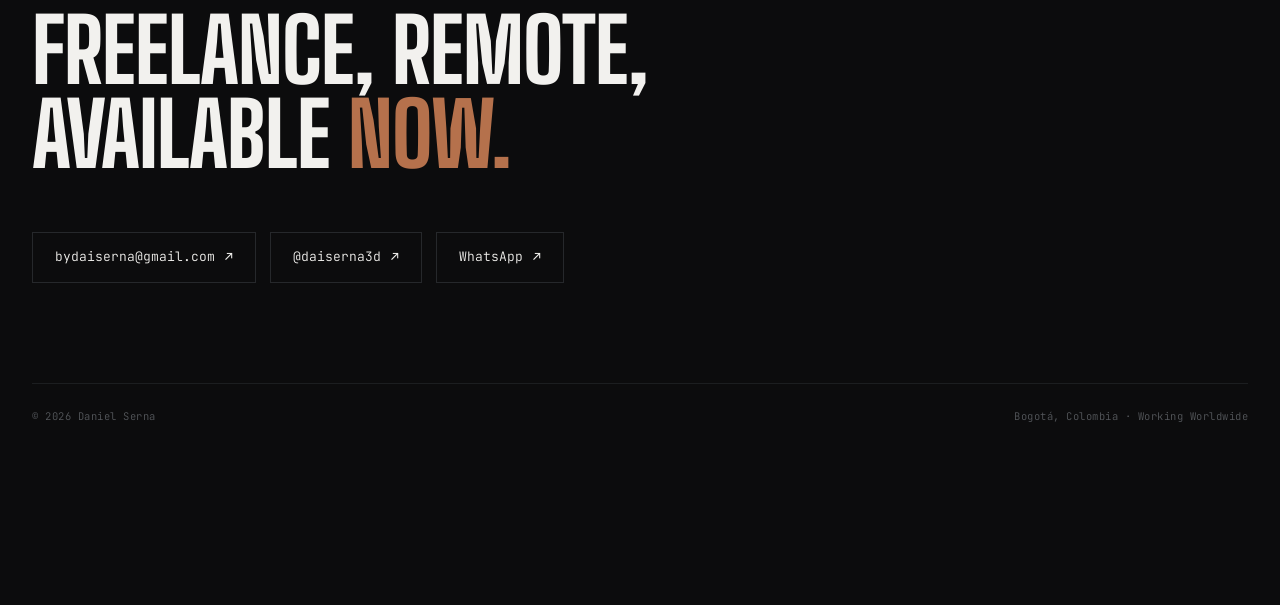
==== commit a1800c14: "Add files via upload" ====
--- a/index.html
+++ b/index.html
@@ -22,7 +22,10 @@
 
 <!-- ================= HERO ================= -->
 <section class="hero">
-  <img class="hero-img" src="img/hero_gate08.webp" alt="G-08 environment render">
+  <video class="hero-img hero-video active" src="video/gate08-hero.mp4" poster="img/hero_gate08.webp" muted playsinline></video>
+  <video class="hero-img hero-video" src="video/ravoo-billboard.mp4" muted playsinline></video>
+  <video class="hero-img hero-video" src="video/casa-sequence.mp4" muted playsinline></video>
+  <video class="hero-img hero-video" src="video/fintech-shards.mp4" muted playsinline></video>
   <div class="hero-content">
     <div class="hero-eyebrow"><span class="dot"></span>Bogotá, Colombia · Remote / Worldwide</div>
     <h1>3D Artist<br>Archviz &amp; Motion</h1>
@@ -59,9 +62,7 @@
     <a class="project-card-link" href="work/honda-beach-stand.html" style="display:contents;">
     <div class="project reveal">
       <div class="project-media"><img src="img/honda_general_002.webp" alt="Honda Enduro Summer concept stand"></div>
-      <div class="project-info">
-        <div class="project-index mono">FILE: honda_enduro_summer_v006</div>
-        <div class="project-title">Honda Enduro<br>Summer Concept</div>
+      <div class="project-info">        <div class="project-title">Honda Enduro<br>Summer Concept</div>
         <p class="project-desc">A touring concept stand for Honda's summer enduro campaign, with a modular structure combining a retail corner, branded lounge and a full motorcycle / ATV display line, designed to work across beach and open-field locations.</p>
         <div class="project-link-row"><span class="view-project">View Project <span class="arrow">↗</span></span></div>
         <div class="meta-strip">
@@ -77,9 +78,7 @@
     <a class="project-card-link" href="work/mandala-pool.html" style="display:contents;">
     <div class="project reverse reveal">
       <div class="project-media"><img src="img/mandala_medium.webp" alt="Mandala, pool project"></div>
-      <div class="project-info">
-        <div class="project-index mono">FILE: mandala_pool_v003</div>
-        <div class="project-title">Mandala Pool</div>
+      <div class="project-info">        <div class="project-title">Mandala Pool</div>
         <p class="project-desc">An organic pool built around an existing tree, with a submerged bar and a continuous lounge path. Focus on natural light, material honesty (wood, stone, planting) and scene population for real lifestyle atmosphere.</p>
         <div class="project-link-row"><span class="view-project">View Project <span class="arrow">↗</span></span></div>
         <div class="meta-strip">
@@ -95,9 +94,7 @@
     <a class="project-card-link" href="work/ravoo-markets.html" style="display:contents;">
     <div class="project reveal">
       <div class="project-media"><video src="video/ravoo-billboard.mp4" poster="img/ravoo.webp" autoplay muted loop playsinline></video></div>
-      <div class="project-info">
-        <div class="project-index mono">FILE: ravoo_markets_night</div>
-        <div class="project-title">Ravoo Markets</div>
+      <div class="project-info">        <div class="project-title">Ravoo Markets</div>
         <p class="project-desc">Urban night environment for a fintech brand, with an animated LED screen integrated into the facade. Composition built around luminous contrast and honest city scale.</p>
         <div class="project-link-row"><span class="view-project">View Project <span class="arrow">↗</span></span></div>
         <div class="meta-strip">
@@ -113,9 +110,7 @@
     <a class="project-card-link" href="work/casa-paisaje.html" style="display:contents;">
     <div class="project reverse reveal">
       <div class="project-media"><video src="video/casa-sequence.mp4" poster="img/casa_piscina.webp" autoplay muted loop playsinline></video></div>
-      <div class="project-info">
-        <div class="project-index mono">FILE: casa_paisaje_ext</div>
-        <div class="project-title">Landscape-Integrated House</div>
+      <div class="project-info">        <div class="project-title">Landscape-Integrated House</div>
         <p class="project-desc">A residential exterior designed to sit inside its landscape rather than against it, with stone, stucco and timber textures carrying most of the visual weight and light doing the rest.</p>
         <div class="project-link-row"><span class="view-project">View Project <span class="arrow">↗</span></span></div>
         <div class="meta-strip">
@@ -131,9 +126,7 @@
     <a class="project-card-link" href="work/fintech-cards.html" style="display:contents;">
     <div class="project reveal">
       <div class="project-media"><video src="video/fintech-shards.mp4" poster="img/cards.webp" autoplay muted loop playsinline></video></div>
-      <div class="project-info">
-        <div class="project-index mono">FILE: cards_fintech_loop</div>
-        <div class="project-title">Fintech Card Flow</div>
+      <div class="project-info">        <div class="project-title">Fintech Card Flow</div>
         <p class="project-desc">Product animation for a financial brand, with metallic materiality, shallow depth of field and light lines guiding the motion. Built for digital / fintech product communication.</p>
         <div class="project-link-row"><span class="view-project">View Project <span class="arrow">↗</span></span></div>
         <div class="meta-strip">
@@ -146,19 +139,17 @@
     </div>
     </a>
 
-    <a class="project-card-link" href="work/keyboard.html" style="display:contents;">
+    <a class="project-card-link" href="work/gate08.html" style="display:contents;">
     <div class="project reverse reveal">
-      <div class="project-media"><img src="img/keyboard.webp" alt="Keyboard product render"></div>
-      <div class="project-info">
-        <div class="project-index mono">FILE: keyboard_product_04</div>
-        <div class="project-title">Keyboard: Product Study</div>
-        <p class="project-desc">A four-act product narrative built around a mechanical keyboard: introduction, detail, motion, and hero shot. Studio lighting and close material study on plastics and metal.</p>
-        <div class="project-link-row"><span class="view-project">View Project <span class="arrow">↗</span></span></div>
-        <div class="meta-strip">
-          <div class="meta-row"><span class="k">Type</span><span class="v">Product Visualization</span></div>
-          <div class="meta-row"><span class="k">Tool</span><span class="v">Blender / Cycles</span></div>
-          <div class="meta-row"><span class="k">Format</span><span class="v">4-Act Storyboard</span></div>
-          <div class="meta-row"><span class="k">Year</span><span class="v">2025</span></div>
+      <div class="project-media"><video src="video/gate08-hero.mp4" poster="img/hero_gate08.webp" autoplay muted loop playsinline></video></div>
+      <div class="project-info">        <div class="project-title">G-08</div>
+        <p class="project-desc">An industrial, atmosphere-driven environment built around dramatic volumetric lighting, dense fog and a single corridor of artificial light. A study in mood over spectacle.</p>
+        <div class="project-link-row"><span class="view-project">View Project <span class="arrow">↗</span></span></div>
+        <div class="meta-strip">
+          <div class="meta-row"><span class="k">Type</span><span class="v">Environment / Atmosphere</span></div>
+          <div class="meta-row"><span class="k">Tool</span><span class="v">Blender / EEVEE</span></div>
+          <div class="meta-row"><span class="k">Focus</span><span class="v">Lighting & Mood</span></div>
+          <div class="meta-row"><span class="k">Year</span><span class="v">2026</span></div>
         </div>
       </div>
     </div>
@@ -179,11 +170,8 @@
 
   <div class="reel-grid reveal">
     <div class="reel-slot">
-      <!-- Replace this block with: <iframe src="https://www.youtube.com/embed/VIDEO_ID" allowfullscreen></iframe> -->
-      <div class="reel-placeholder">
-        <div class="mono">VIDEO_SLOT_01</div>
-        <div class="label">G-08: Wireframe to Final</div>
-      </div>
+      <video src="video/gate08-reel.mp4" poster="img/gate08-reel-poster.jpg" autoplay muted loop playsinline></video>
+      <div class="reel-caption mono">G-08 · Wireframe to Final</div>
     </div>
     <div class="reel-slot">
       <video src="video/honda-reel.mp4" poster="img/honda-reel-poster.jpg" autoplay muted loop playsinline></video>
--- a/style.css
+++ b/style.css
@@ -60,8 +60,10 @@
     object-fit:cover; object-position:center 40%;
     filter:grayscale(15%) contrast(1.05);
     opacity:0;
-    animation:heroIn 1.4s ease forwards;
-  }
+  }
+  .hero-video{transition:opacity 1.2s ease;}
+  .hero-video.active{opacity:1;}
+  .hero-video:first-child.active{animation:heroIn 1.4s ease;}
   @keyframes heroIn{ to{opacity:1;} }
   .hero::after{
     content:'';
@@ -109,8 +111,8 @@
   @media (max-width:700px){ .scroll-cue{display:none;} }
 
   /* ---------- SECTION LABELS ---------- */
-  .section{padding:120px 0;}
-  @media (max-width:700px){ .section{padding:80px 0;} }
+  .section{padding-top:120px; padding-bottom:120px;}
+  @media (max-width:700px){ .section{padding-top:80px; padding-bottom:80px;} }
   .section-head{
     display:flex; justify-content:space-between; align-items:flex-end;
     margin-bottom:56px; gap:24px; flex-wrap:wrap;
@@ -210,6 +212,13 @@
     gap:14px; position:relative;
   }
   .reel-slot iframe{width:100%; height:100%; border:0; display:block;}
+  .reel-caption{
+    position:absolute; left:14px; bottom:14px; z-index:2;
+    background:rgba(12,12,13,0.78); border:1px solid var(--line);
+    padding:7px 12px; font-size:10px; letter-spacing:1.5px; text-transform:uppercase;
+    color:var(--text-muted);
+  }
+  .reel-slot video{width:100%; height:100%; object-fit:contain; background:#000; display:block;}
   .reel-placeholder{text-align:center; padding:20px;}
   .reel-placeholder .mono{font-size:10px; color:var(--text-dim); letter-spacing:1.5px; text-transform:uppercase;}
   .reel-placeholder .label{font-family:'Big Shoulders Display'; font-size:20px; text-transform:uppercase; color:var(--text-muted); margin-top:8px;}
@@ -228,10 +237,10 @@
 
   /* ---------- CONTACT / FOOTER ---------- */
   .contact{
-    padding:140px 0 60px;
+    padding-top:140px; padding-bottom:60px;
     border-top:1px solid var(--line);
   }
-  @media (max-width:700px){ .contact{padding:90px 0 40px;} }
+  @media (max-width:700px){ .contact{padding-top:90px; padding-bottom:40px;} }
   .contact h2{
     font-family:'Big Shoulders Display'; font-weight:800;
     font-size:clamp(38px,7vw,88px); text-transform:uppercase; line-height:0.95;
@@ -308,6 +317,9 @@
 
   .p-gallery{padding:64px 0; display:flex; flex-direction:column; gap:64px;}
   .p-figure img, .p-figure video{width:100%; display:block; border:1px solid var(--line-soft); background:#000;}
+
+  .p-figure-pair{display:grid; grid-template-columns:1fr 1fr; gap:24px;}
+  @media (max-width:700px){ .p-figure-pair{grid-template-columns:1fr; gap:48px;} }
   .p-figure .cap{
     margin-top:14px; display:flex; justify-content:space-between; gap:16px; flex-wrap:wrap;
     font-family:'JetBrains Mono',monospace; font-size:11px; color:var(--text-dim);
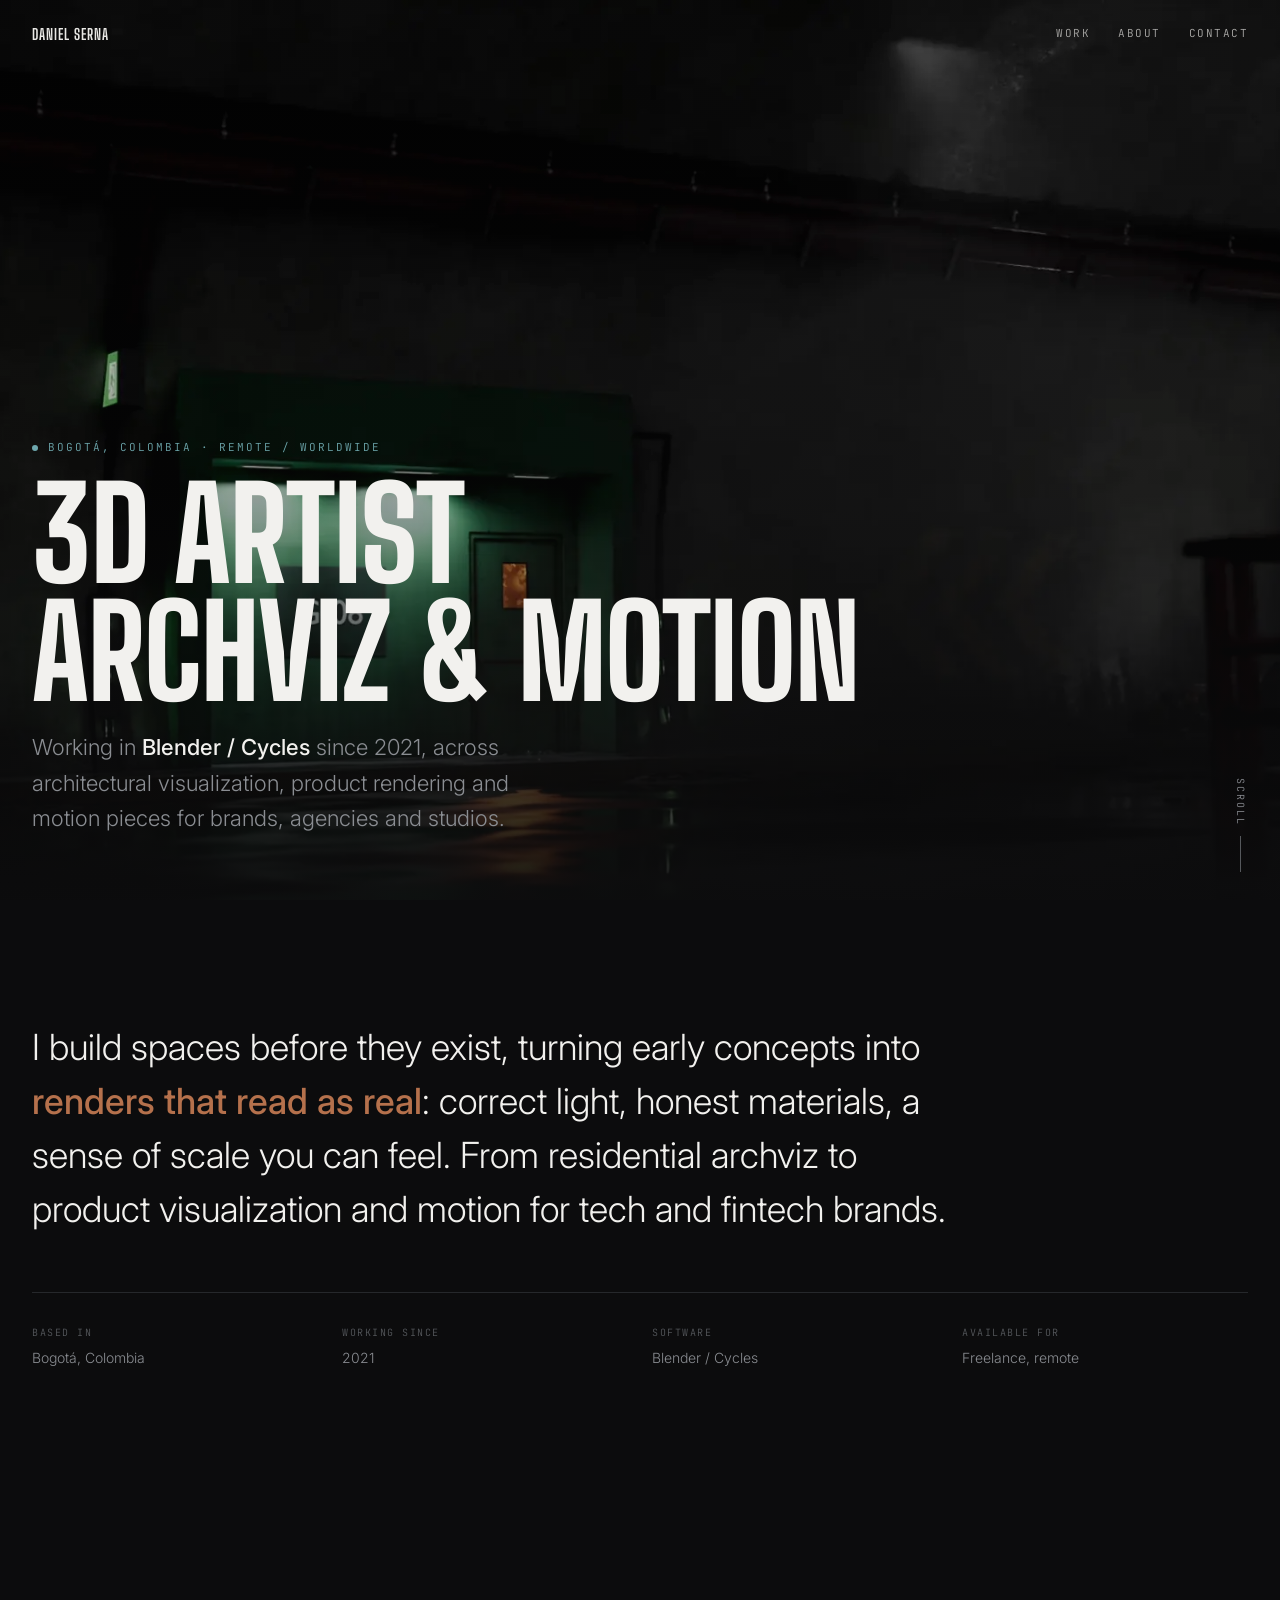
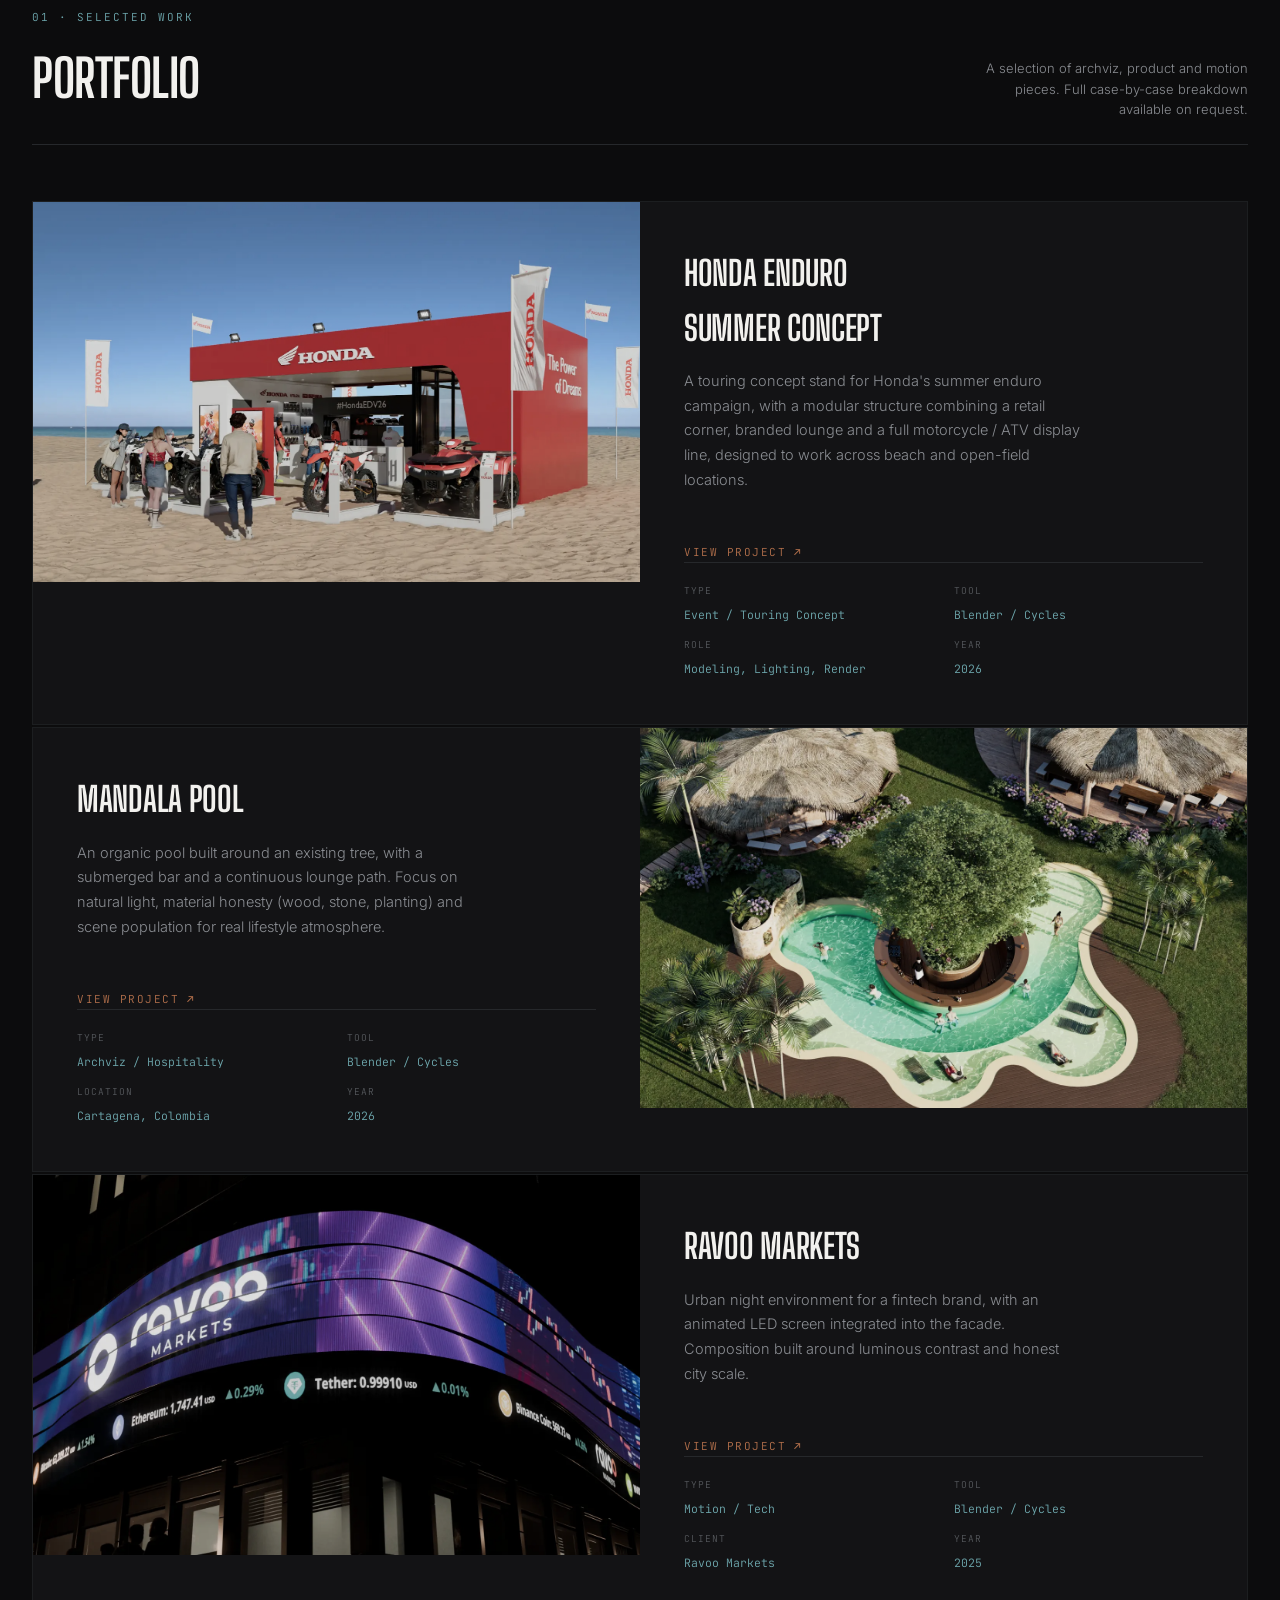
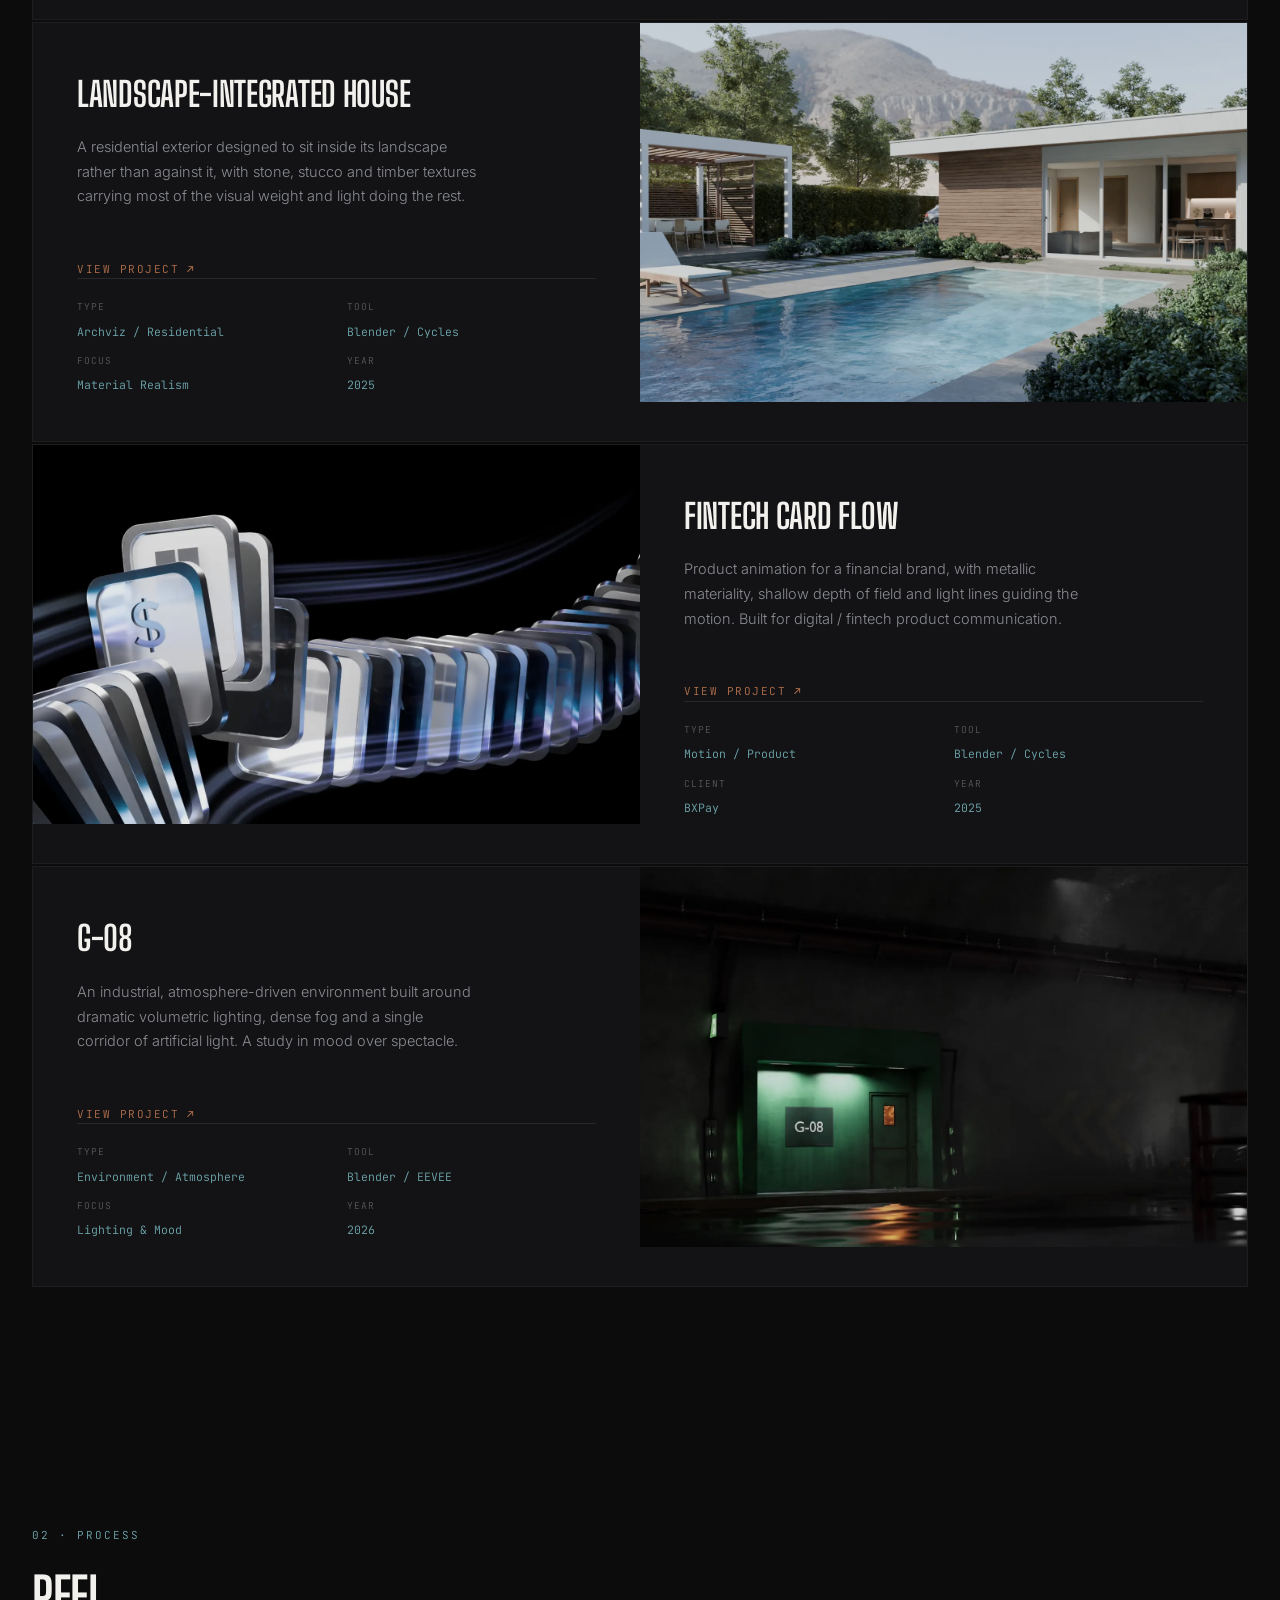
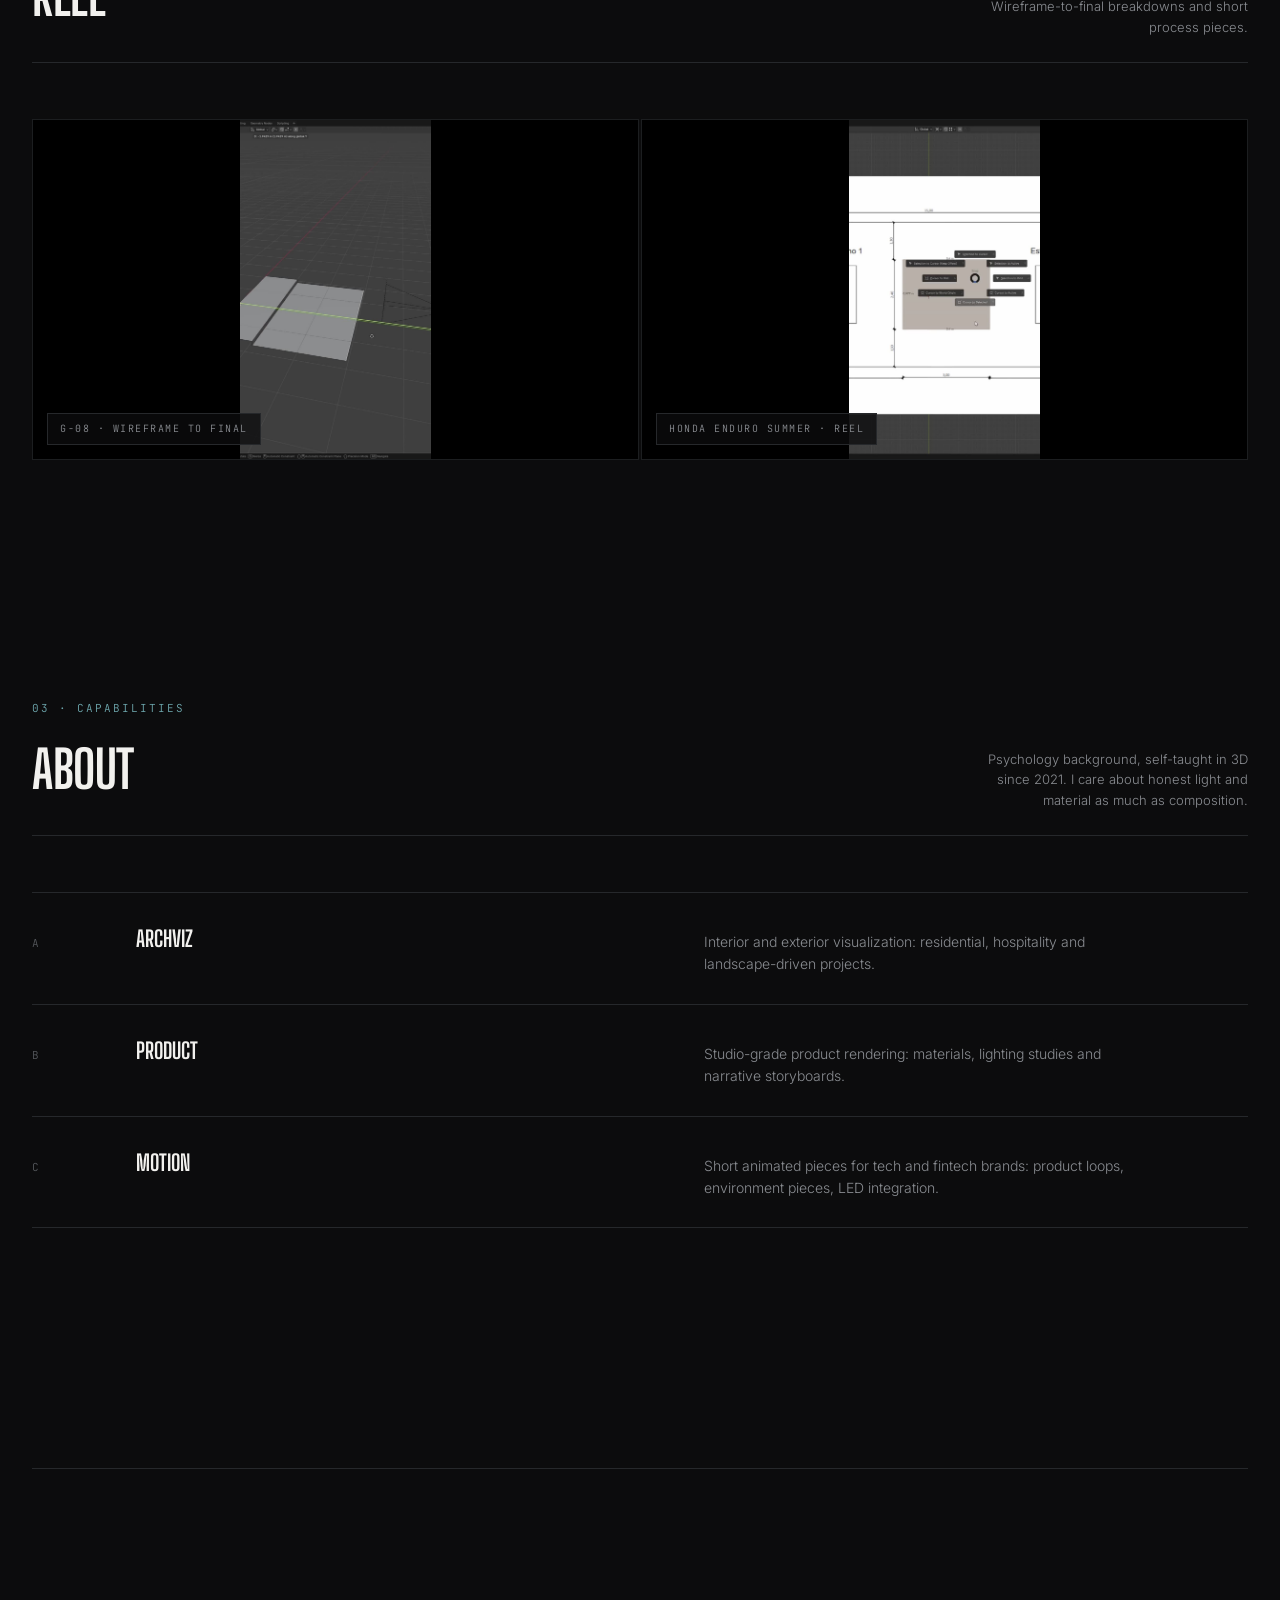
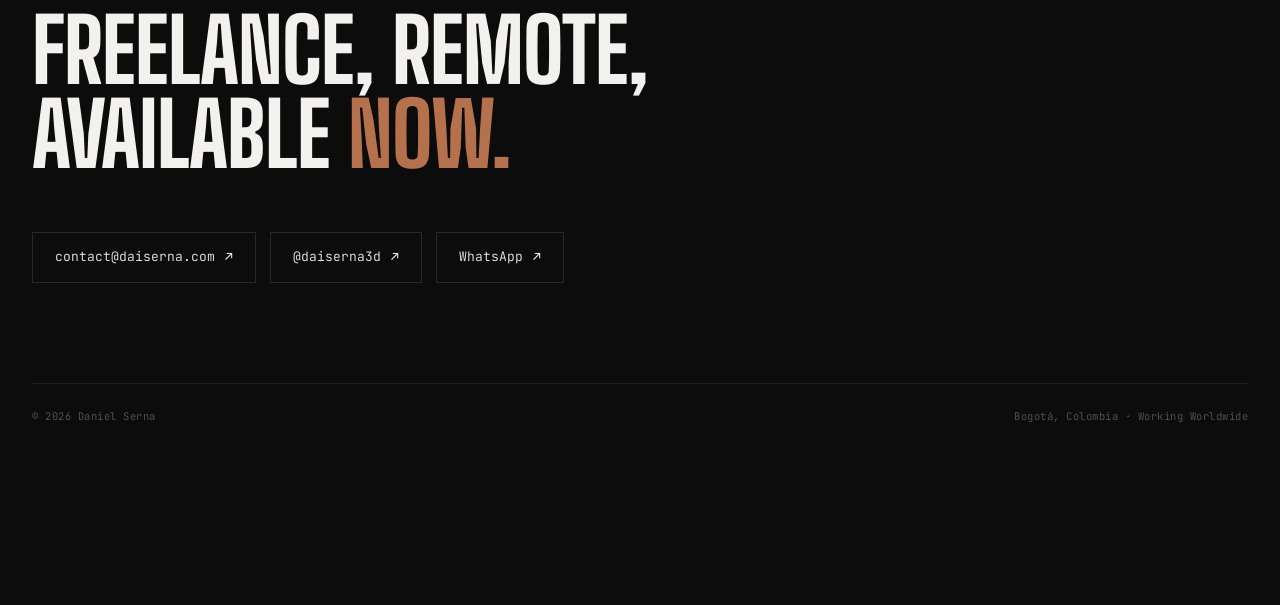
==== commit 4ef76e36: "Update index.html" ====
--- a/index.html
+++ b/index.html
@@ -214,7 +214,7 @@
   <div class="contact">
     <h2 class="reveal">Freelance, remote,<br>available <span class="accent">now.</span></h2>
     <div class="contact-links reveal">
-      <a class="contact-link" href="mailto:bydaiserna@gmail.com">bydaiserna@gmail.com <span class="arrow">↗</span></a>
+      <a class="contact-link" href="mailto:contact@daiserna.com">contact@daiserna.com <span class="arrow">↗</span></a>
       <a class="contact-link" href="https://instagram.com/daiserna3d" target="_blank" rel="noopener">@daiserna3d <span class="arrow">↗</span></a>
       <a class="contact-link" href="https://wa.me/573014946491" target="_blank" rel="noopener">WhatsApp <span class="arrow">↗</span></a>
     </div>
--- a/style.css
+++ b/style.css
@@ -209,7 +209,7 @@
   .reel-slot{
     aspect-ratio:16/9; background:var(--bg-raised); border:1px solid var(--line-soft);
     display:flex; flex-direction:column; align-items:center; justify-content:center;
-    gap:14px; position:relative;
+    gap:14px; position:relative; overflow:hidden;
   }
   .reel-slot iframe{width:100%; height:100%; border:0; display:block;}
   .reel-caption{
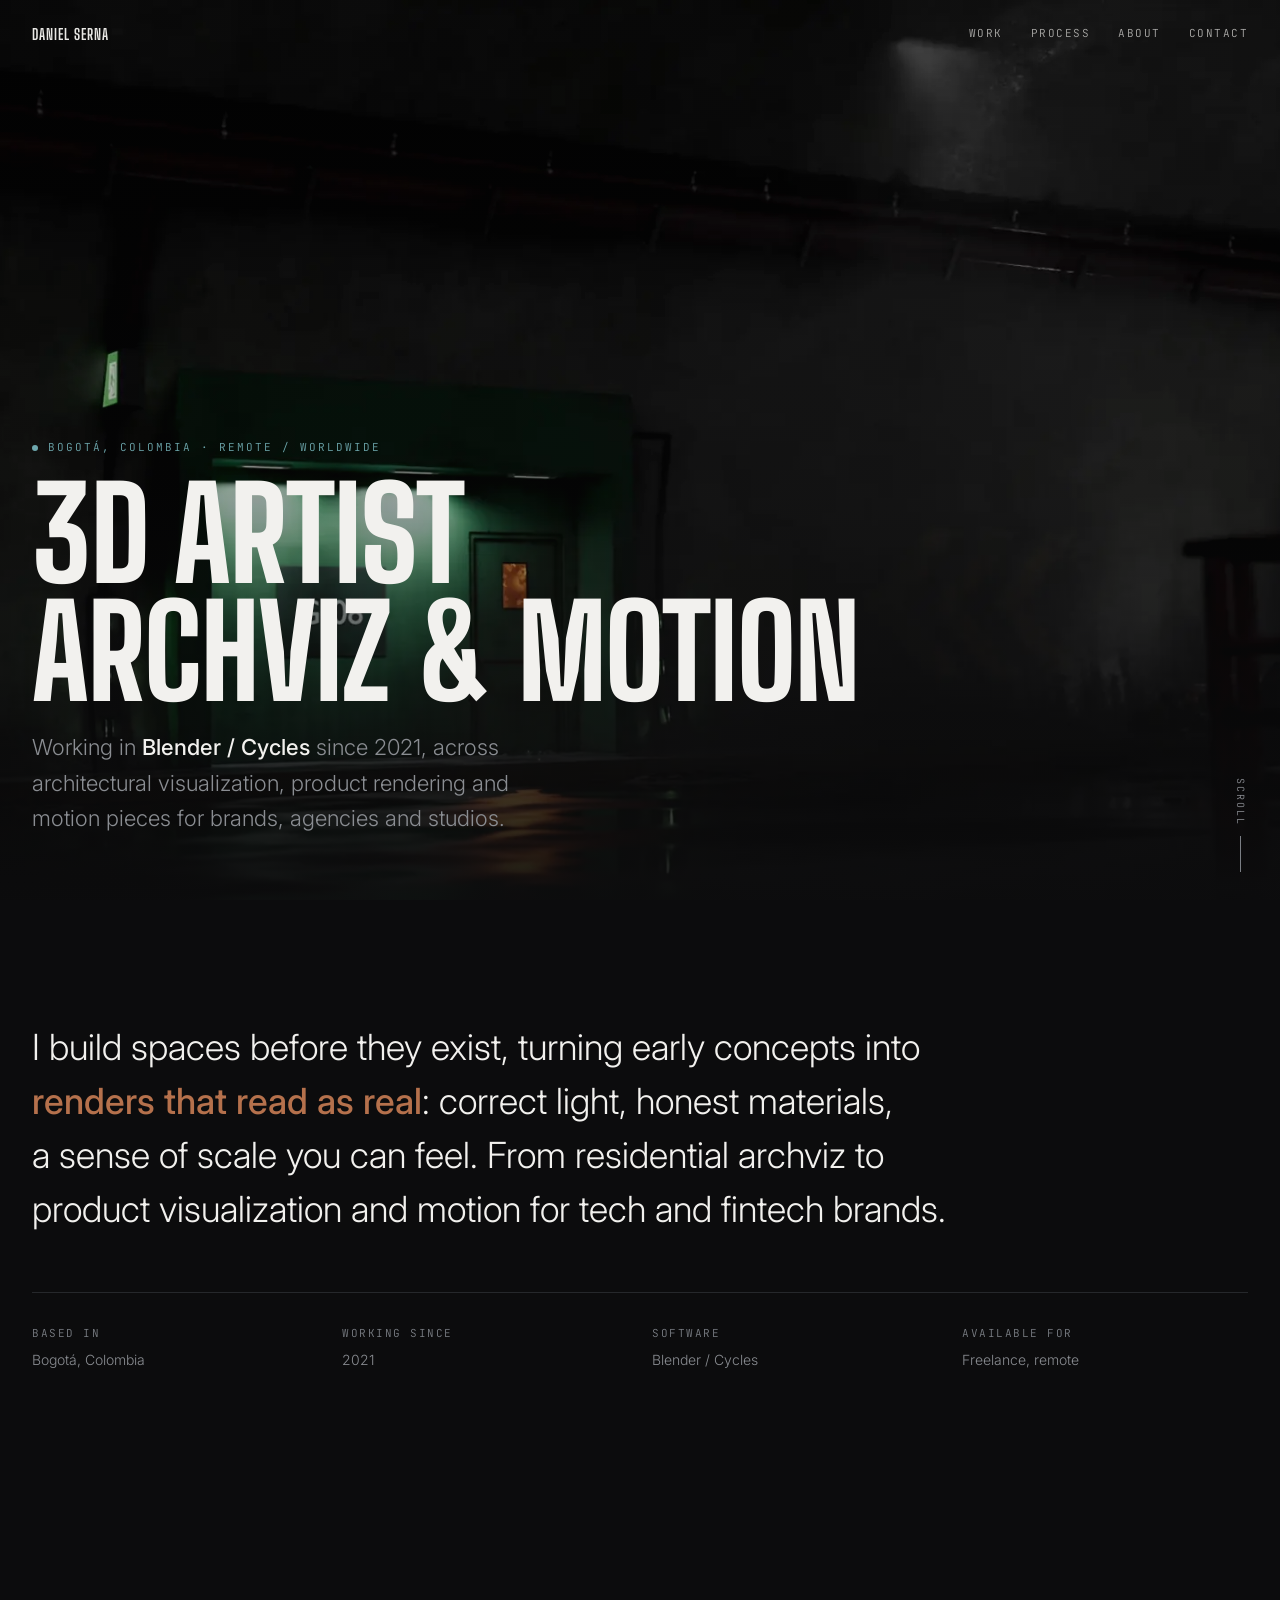
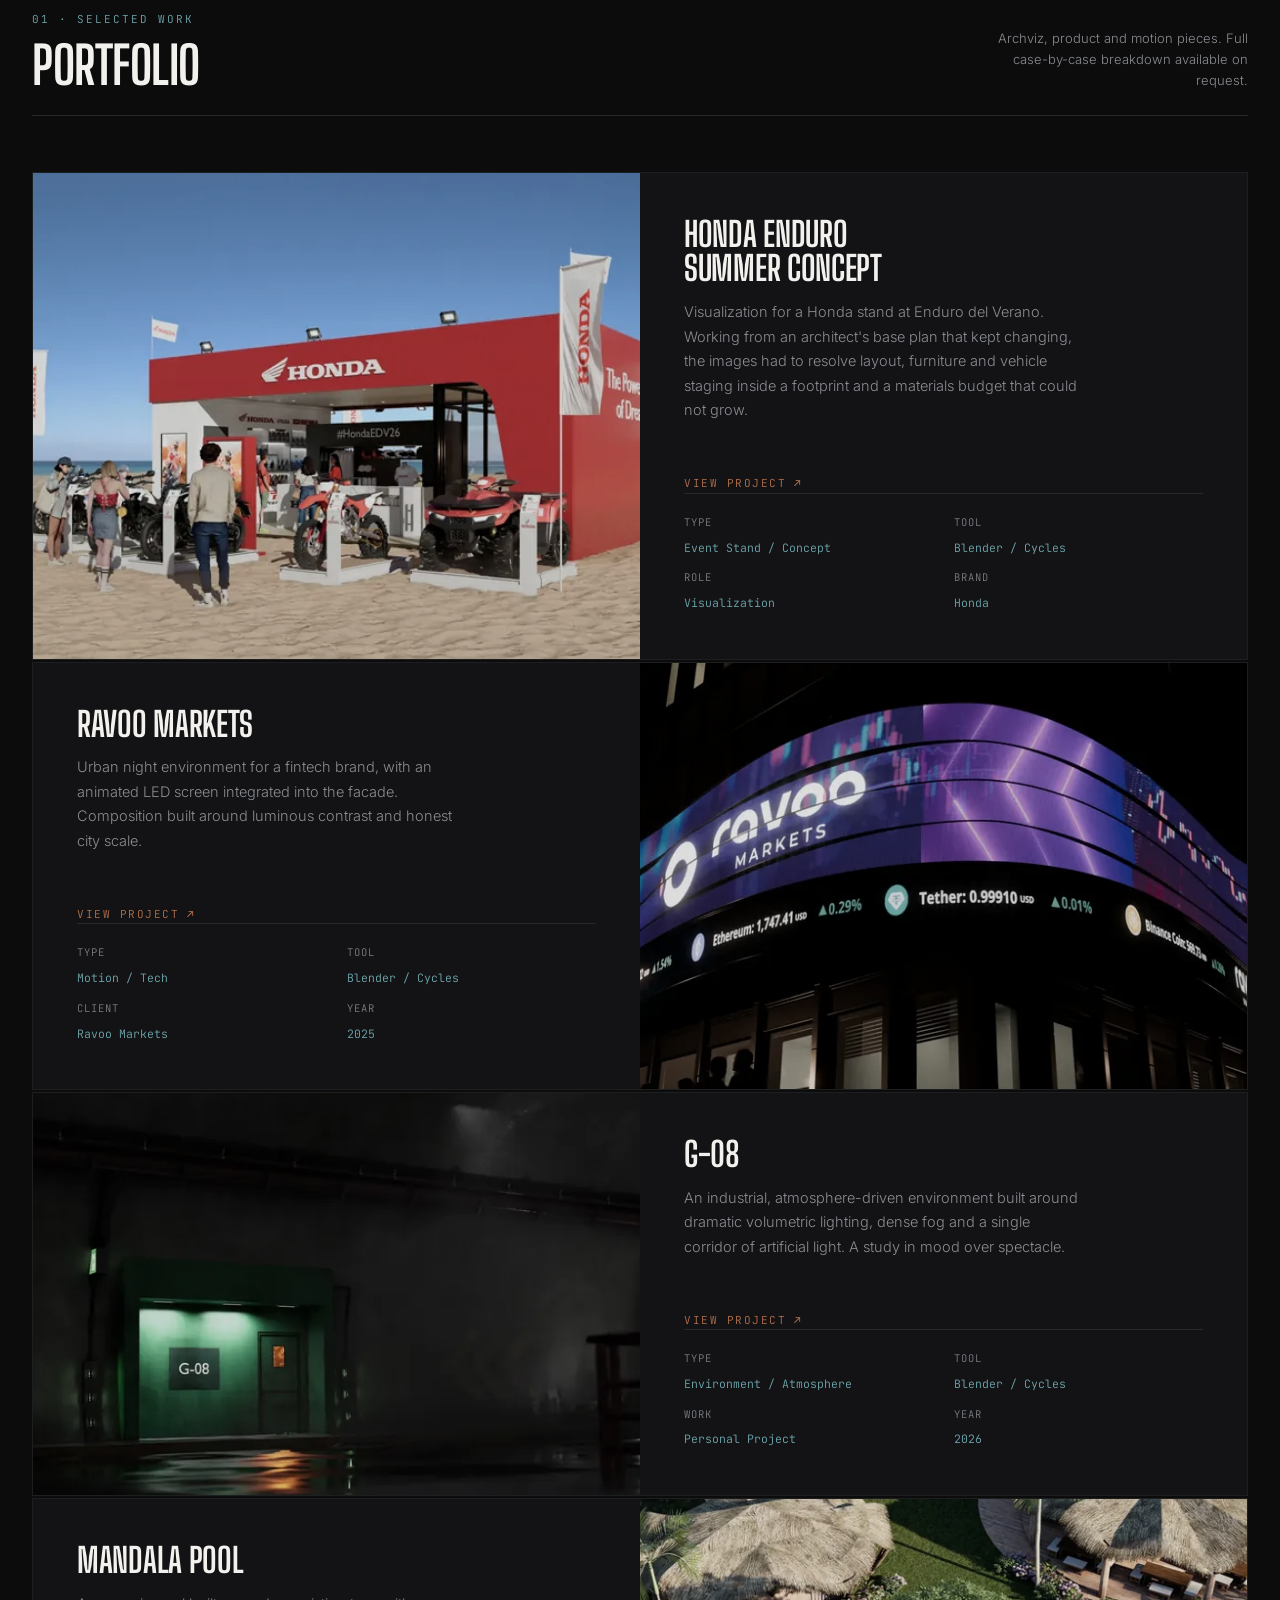
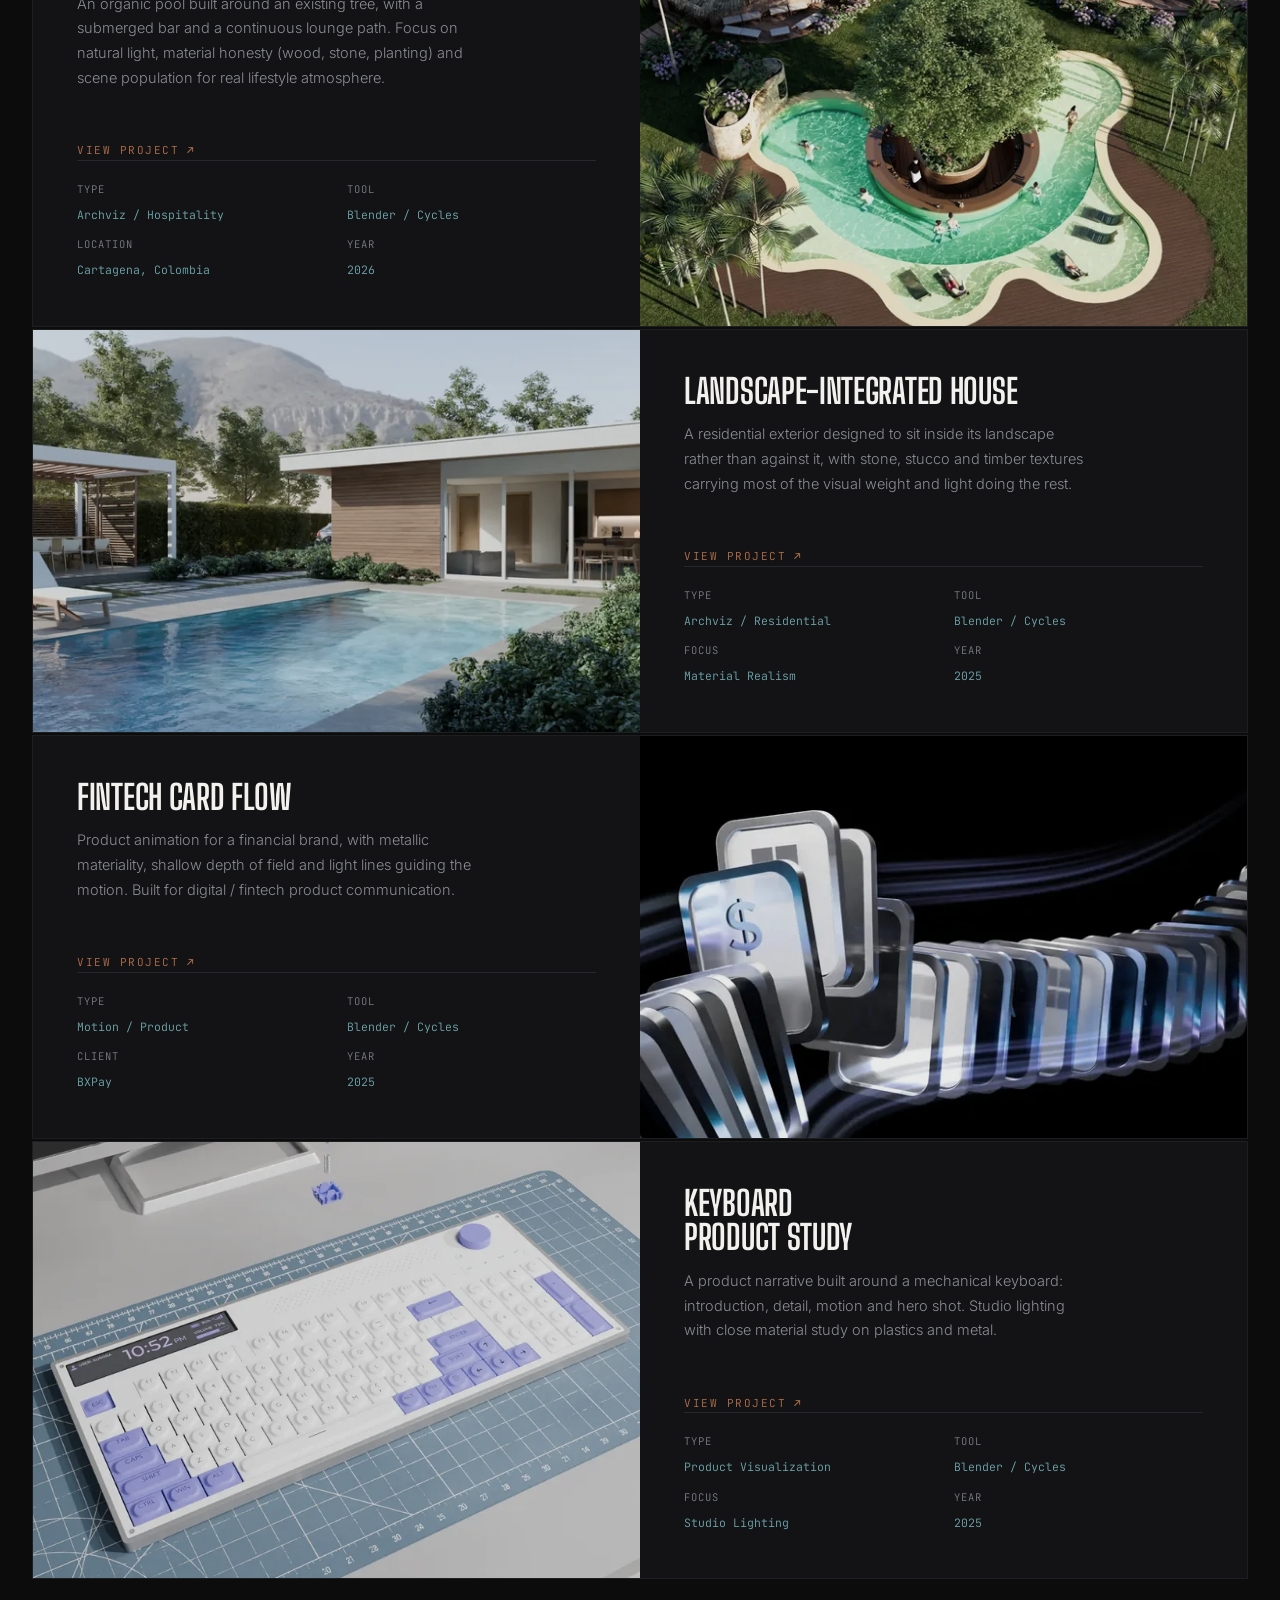
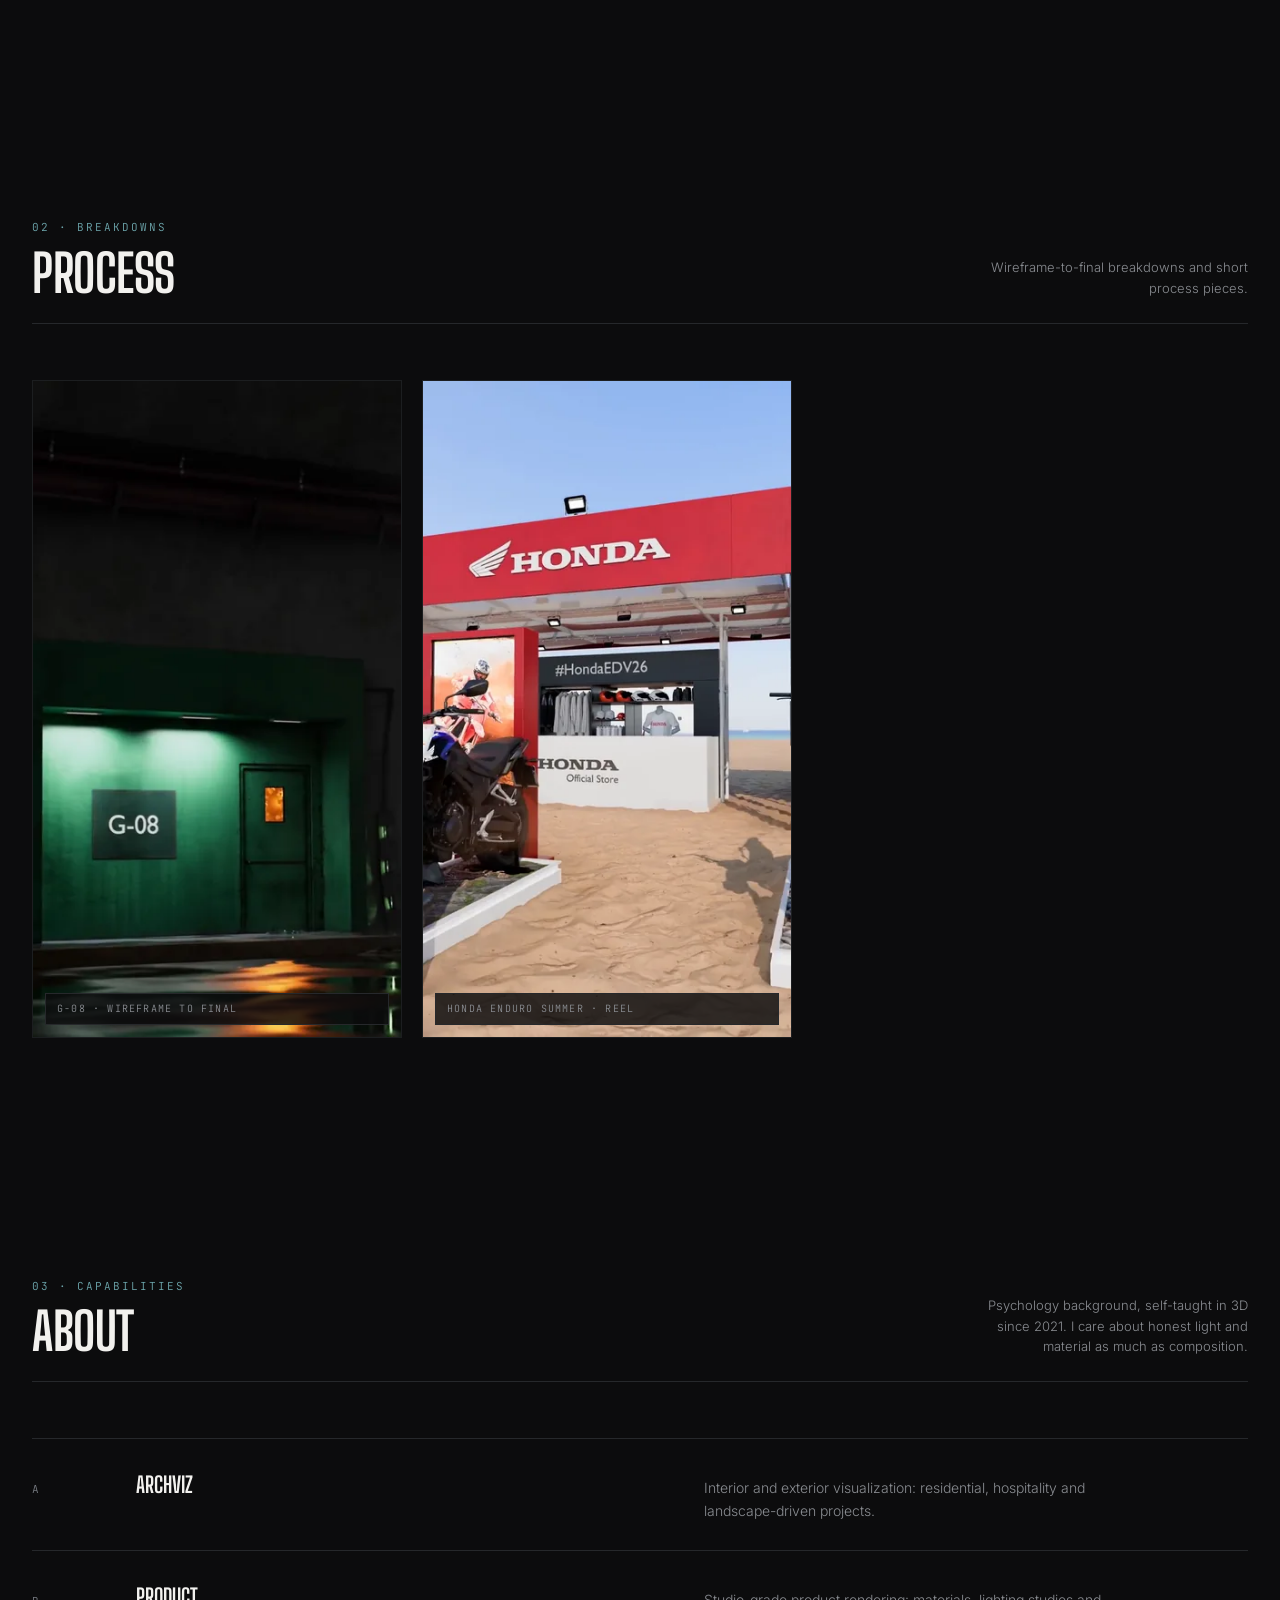
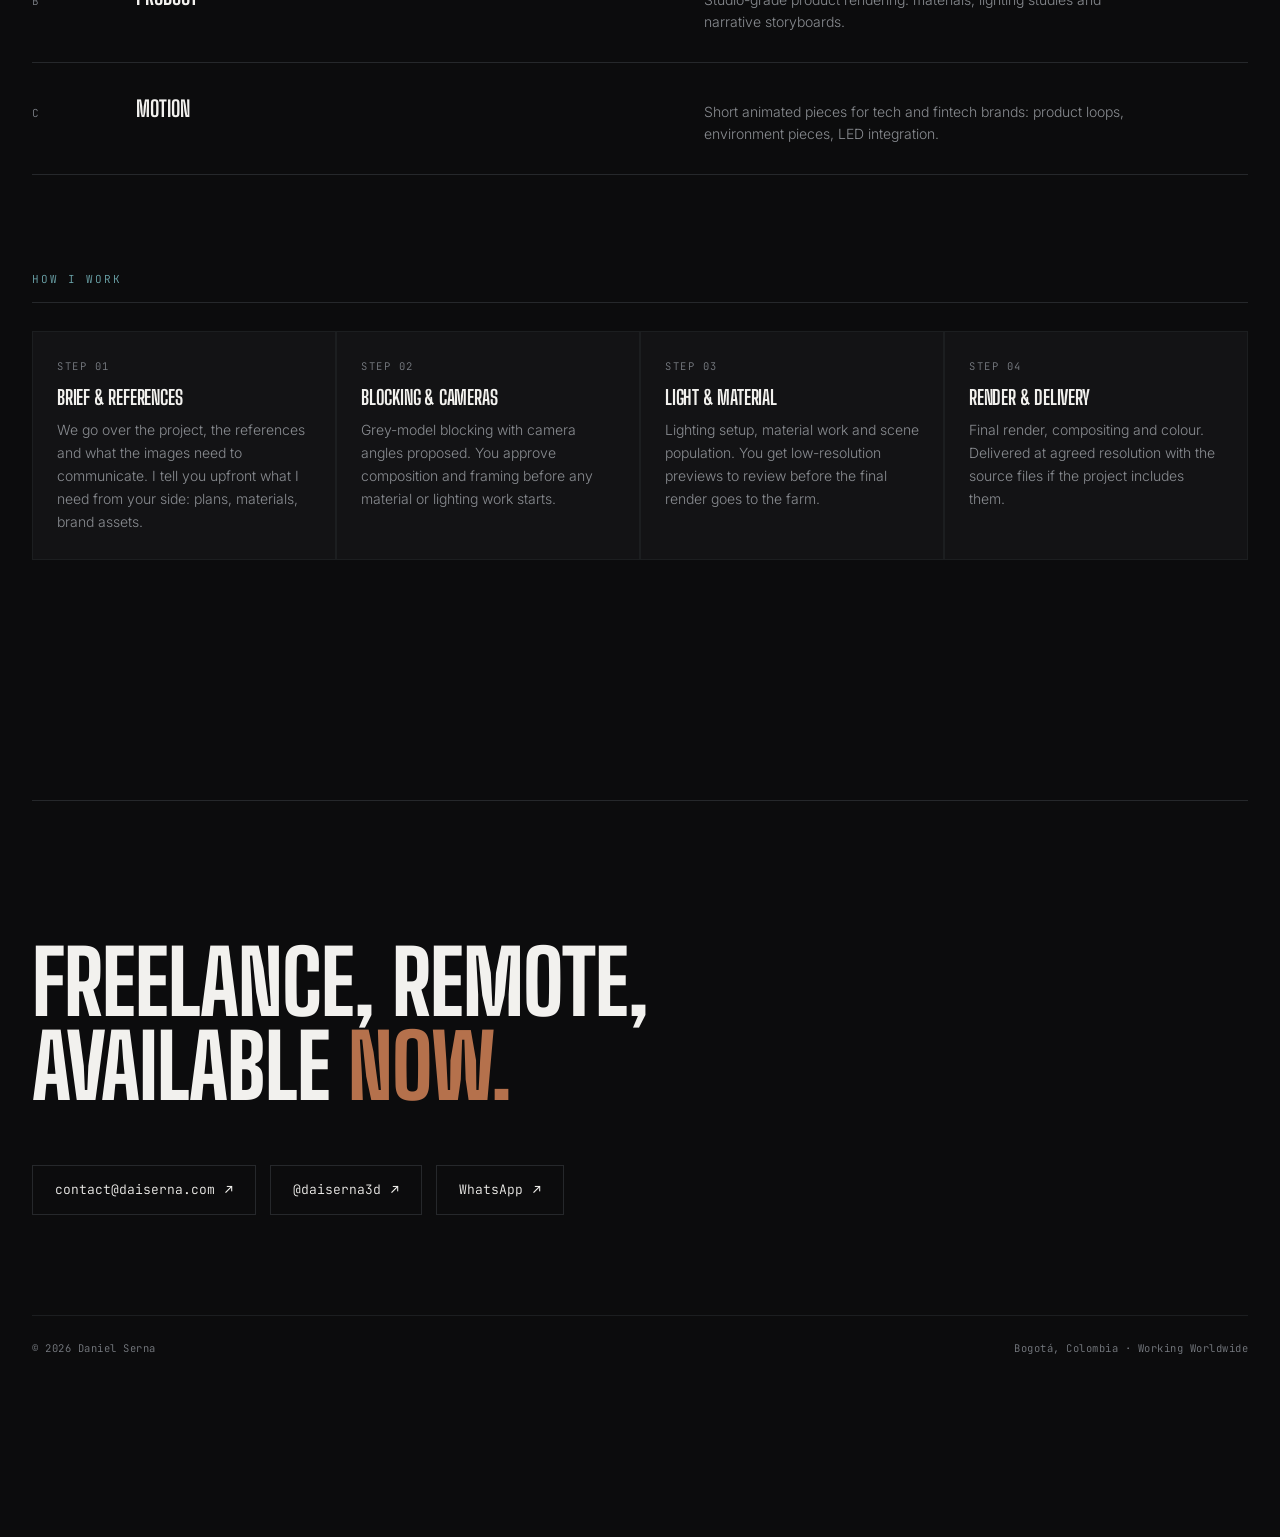
==== commit 8a226c19: "Add files via upload" ====
--- a/index.html
+++ b/index.html
@@ -3,18 +3,64 @@
 <head>
 <meta charset="UTF-8">
 <meta name="viewport" content="width=device-width, initial-scale=1.0">
-<title>Daniel Serna · 3D Artist</title>
+
+<title>Daniel Serna · 3D Artist, Archviz &amp; Motion</title>
+<meta name="description" content="3D artist based in Bogotá, Colombia. Architectural visualization, product rendering and motion pieces in Blender / Cycles. Freelance, working remote worldwide.">
+<link rel="canonical" href="https://www.daiserna.com/">
+<meta name="theme-color" content="#0c0c0d">
+
+<!-- Vista previa al compartir el enlace (WhatsApp, Instagram, LinkedIn, Slack) -->
+<meta property="og:type" content="website">
+<meta property="og:site_name" content="Daniel Serna">
+<meta property="og:url" content="https://www.daiserna.com/">
+<meta property="og:title" content="Daniel Serna · 3D Artist, Archviz &amp; Motion">
+<meta property="og:description" content="Architectural visualization, product rendering and motion pieces in Blender / Cycles. Based in Bogotá, working remote worldwide.">
+<meta property="og:image" content="https://www.daiserna.com/img/og-cover.jpg">
+<meta property="og:image:width" content="1200">
+<meta property="og:image:height" content="630">
+<meta property="og:image:alt" content="Render of an animated LED billboard on a city facade at night">
+<meta name="twitter:card" content="summary_large_image">
+<meta name="twitter:title" content="Daniel Serna · 3D Artist, Archviz &amp; Motion">
+<meta name="twitter:description" content="Architectural visualization, product rendering and motion pieces in Blender / Cycles.">
+<meta name="twitter:image" content="https://www.daiserna.com/img/og-cover.jpg">
+
+<link rel="icon" href="/favicon.svg" type="image/svg+xml">
+
 <link rel="preconnect" href="https://fonts.googleapis.com">
 <link rel="preconnect" href="https://fonts.gstatic.com" crossorigin>
 <link href="https://fonts.googleapis.com/css2?family=Big+Shoulders+Display:wght@500;700;800&family=Inter:wght@300;400;500;600&family=JetBrains+Mono:wght@400;500&display=swap" rel="stylesheet">
 <link rel="stylesheet" href="style.css">
+
+<script type="application/ld+json">
+{
+  "@context": "https://schema.org",
+  "@type": "Person",
+  "name": "Daniel Serna",
+  "url": "https://www.daiserna.com/",
+  "image": "https://www.daiserna.com/img/og-cover.jpg",
+  "jobTitle": "3D Artist",
+  "email": "mailto:contact@daiserna.com",
+  "address": {
+    "@type": "PostalAddress",
+    "addressLocality": "Bogotá",
+    "addressCountry": "CO"
+  },
+  "knowsAbout": ["Architectural Visualization", "3D Rendering", "Motion Design", "Blender", "Cycles"],
+  "sameAs": [
+    "https://instagram.com/daiserna3d"
+  ]
+}
+</script>
 </head>
 <body>
 
+<a class="skip-link" href="#work">Skip to work</a>
+
 <nav>
-  <div class="nav-mark">Daniel Serna</div>
+  <div class="nav-mark"><a href="/">Daniel Serna</a></div>
   <div class="nav-links">
     <a href="#work">Work</a>
+    <a href="#process">Process</a>
     <a href="#about">About</a>
     <a href="#contact">Contact</a>
   </div>
@@ -22,10 +68,10 @@
 
 <!-- ================= HERO ================= -->
 <section class="hero">
-  <video class="hero-img hero-video active" src="video/gate08-hero.mp4" poster="img/hero_gate08.webp" muted playsinline></video>
-  <video class="hero-img hero-video" src="video/ravoo-billboard.mp4" muted playsinline></video>
-  <video class="hero-img hero-video" src="video/casa-sequence.mp4" muted playsinline></video>
-  <video class="hero-img hero-video" src="video/fintech-shards.mp4" muted playsinline></video>
+  <video class="hero-img hero-video active" data-src="video/gate08-hero.mp4" poster="img/hero_gate08.webp" preload="none" muted playsinline aria-hidden="true"></video>
+  <video class="hero-img hero-video" data-src="video/ravoo-billboard.mp4" preload="none" muted playsinline aria-hidden="true"></video>
+  <video class="hero-img hero-video" data-src="video/casa-sequence.mp4" preload="none" muted playsinline aria-hidden="true"></video>
+  <video class="hero-img hero-video" data-src="video/fintech-shards.mp4" preload="none" muted playsinline aria-hidden="true"></video>
   <div class="hero-content">
     <div class="hero-eyebrow"><span class="dot"></span>Bogotá, Colombia · Remote / Worldwide</div>
     <h1>3D Artist<br>Archviz &amp; Motion</h1>
@@ -47,38 +93,84 @@
   </div>
 </section>
 
+
 <!-- ================= WORK ================= -->
 <section class="section wrap" id="work">
   <div class="section-head reveal">
     <div>
       <div class="section-tag">01 · Selected Work</div>
-      <div class="section-title">Portfolio</div>
-    </div>
-    <div class="section-note">A selection of archviz, product and motion pieces. Full case-by-case breakdown available on request.</div>
+      <h2 class="section-title">Portfolio</h2>
+    </div>
+    <div class="section-note">Archviz, product and motion pieces. Full case-by-case breakdown available on request.</div>
   </div>
 
   <div class="work-grid">
 
-    <a class="project-card-link" href="work/honda-beach-stand.html" style="display:contents;">
-    <div class="project reveal">
-      <div class="project-media"><img src="img/honda_general_002.webp" alt="Honda Enduro Summer concept stand"></div>
-      <div class="project-info">        <div class="project-title">Honda Enduro<br>Summer Concept</div>
-        <p class="project-desc">A touring concept stand for Honda's summer enduro campaign, with a modular structure combining a retail corner, branded lounge and a full motorcycle / ATV display line, designed to work across beach and open-field locations.</p>
-        <div class="project-link-row"><span class="view-project">View Project <span class="arrow">↗</span></span></div>
-        <div class="meta-strip">
-          <div class="meta-row"><span class="k">Type</span><span class="v">Event / Touring Concept</span></div>
-          <div class="meta-row"><span class="k">Tool</span><span class="v">Blender / Cycles</span></div>
-          <div class="meta-row"><span class="k">Role</span><span class="v">Modeling, Lighting, Render</span></div>
+    <a class="project reveal" href="work/honda-beach-stand.html">
+      <div class="project-media">
+        <img src="img/honda_general_002.webp"
+             srcset="img/800/honda_general_002.webp 800w, img/honda_general_002.webp 1800w"
+             sizes="(max-width:860px) 100vw, 50vw"
+             width="1800" height="1013" loading="lazy" decoding="async"
+             alt="Honda Enduro Summer concept stand on a beach, with motorcycle and ATV lineup">
+      </div>
+      <div class="project-info">
+        <h3 class="project-title">Honda Enduro<br>Summer Concept</h3>
+        <p class="project-desc">Visualization for a Honda stand at Enduro del Verano. Working from an architect's base plan that kept changing, the images had to resolve layout, furniture and vehicle staging inside a footprint and a materials budget that could not grow.</p>
+        <div class="project-link-row"><span class="view-project">View Project <span class="arrow">↗</span></span></div>
+        <div class="meta-strip">
+          <div class="meta-row"><span class="k">Type</span><span class="v">Event Stand / Concept</span></div>
+          <div class="meta-row"><span class="k">Tool</span><span class="v">Blender / Cycles</span></div>
+          <div class="meta-row"><span class="k">Role</span><span class="v">Visualization</span></div>
+          <div class="meta-row"><span class="k">Brand</span><span class="v">Honda</span></div>
+        </div>
+      </div>
+    </a>
+
+    <a class="project reverse reveal" href="work/ravoo-markets.html">
+      <div class="project-media">
+        <video data-src="video/ravoo-billboard.mp4" poster="img/800/ravoo.webp" preload="none" muted loop playsinline aria-label="Animated LED billboard integrated into a city facade at night"></video>
+      </div>
+      <div class="project-info">
+        <h3 class="project-title">Ravoo Markets</h3>
+        <p class="project-desc">Urban night environment for a fintech brand, with an animated LED screen integrated into the facade. Composition built around luminous contrast and honest city scale.</p>
+        <div class="project-link-row"><span class="view-project">View Project <span class="arrow">↗</span></span></div>
+        <div class="meta-strip">
+          <div class="meta-row"><span class="k">Type</span><span class="v">Motion / Tech</span></div>
+          <div class="meta-row"><span class="k">Tool</span><span class="v">Blender / Cycles</span></div>
+          <div class="meta-row"><span class="k">Client</span><span class="v">Ravoo Markets</span></div>
+          <div class="meta-row"><span class="k">Year</span><span class="v">2025</span></div>
+        </div>
+      </div>
+    </a>
+
+    <a class="project reveal" href="work/gate08.html">
+      <div class="project-media">
+        <video data-src="video/gate08-hero.mp4" poster="img/800/hero_gate08.webp" preload="none" muted loop playsinline aria-label="Industrial corridor with volumetric lighting and dense fog"></video>
+      </div>
+      <div class="project-info">
+        <h3 class="project-title">G-08</h3>
+        <p class="project-desc">An industrial, atmosphere-driven environment built around dramatic volumetric lighting, dense fog and a single corridor of artificial light. A study in mood over spectacle.</p>
+        <div class="project-link-row"><span class="view-project">View Project <span class="arrow">↗</span></span></div>
+        <div class="meta-strip">
+          <div class="meta-row"><span class="k">Type</span><span class="v">Environment / Atmosphere</span></div>
+          <div class="meta-row"><span class="k">Tool</span><span class="v">Blender / Cycles</span></div>
+          <div class="meta-row"><span class="k">Work</span><span class="v">Personal Project</span></div>
           <div class="meta-row"><span class="k">Year</span><span class="v">2026</span></div>
         </div>
       </div>
-    </div>
-    </a>
-
-    <a class="project-card-link" href="work/mandala-pool.html" style="display:contents;">
-    <div class="project reverse reveal">
-      <div class="project-media"><img src="img/mandala_medium.webp" alt="Mandala, pool project"></div>
-      <div class="project-info">        <div class="project-title">Mandala Pool</div>
+    </a>
+
+    <a class="project reverse reveal" href="work/mandala-pool.html">
+      <div class="project-media">
+        <img src="img/mandala_medium.webp"
+             srcset="img/800/mandala_medium.webp 800w, img/mandala_medium.webp 1600w"
+             sizes="(max-width:860px) 100vw, 50vw"
+             width="1600" height="900" loading="lazy" decoding="async"
+             alt="Organic pool built around an existing tree, with a submerged bar and lounge path">
+      </div>
+      <div class="project-info">
+        <h3 class="project-title">Mandala Pool</h3>
         <p class="project-desc">An organic pool built around an existing tree, with a submerged bar and a continuous lounge path. Focus on natural light, material honesty (wood, stone, planting) and scene population for real lifestyle atmosphere.</p>
         <div class="project-link-row"><span class="view-project">View Project <span class="arrow">↗</span></span></div>
         <div class="meta-strip">
@@ -88,29 +180,14 @@
           <div class="meta-row"><span class="k">Year</span><span class="v">2026</span></div>
         </div>
       </div>
-    </div>
-    </a>
-
-    <a class="project-card-link" href="work/ravoo-markets.html" style="display:contents;">
-    <div class="project reveal">
-      <div class="project-media"><video src="video/ravoo-billboard.mp4" poster="img/ravoo.webp" autoplay muted loop playsinline></video></div>
-      <div class="project-info">        <div class="project-title">Ravoo Markets</div>
-        <p class="project-desc">Urban night environment for a fintech brand, with an animated LED screen integrated into the facade. Composition built around luminous contrast and honest city scale.</p>
-        <div class="project-link-row"><span class="view-project">View Project <span class="arrow">↗</span></span></div>
-        <div class="meta-strip">
-          <div class="meta-row"><span class="k">Type</span><span class="v">Motion / Tech</span></div>
-          <div class="meta-row"><span class="k">Tool</span><span class="v">Blender / Cycles</span></div>
-          <div class="meta-row"><span class="k">Client</span><span class="v">Ravoo Markets</span></div>
-          <div class="meta-row"><span class="k">Year</span><span class="v">2025</span></div>
-        </div>
-      </div>
-    </div>
-    </a>
-
-    <a class="project-card-link" href="work/casa-paisaje.html" style="display:contents;">
-    <div class="project reverse reveal">
-      <div class="project-media"><video src="video/casa-sequence.mp4" poster="img/casa_piscina.webp" autoplay muted loop playsinline></video></div>
-      <div class="project-info">        <div class="project-title">Landscape-Integrated House</div>
+    </a>
+
+    <a class="project reveal" href="work/casa-paisaje.html">
+      <div class="project-media">
+        <video data-src="video/casa-sequence.mp4" poster="img/800/casa_piscina.webp" preload="none" muted loop playsinline aria-label="Residential exterior with pool, integrated into its landscape"></video>
+      </div>
+      <div class="project-info">
+        <h3 class="project-title">Landscape-Integrated House</h3>
         <p class="project-desc">A residential exterior designed to sit inside its landscape rather than against it, with stone, stucco and timber textures carrying most of the visual weight and light doing the rest.</p>
         <div class="project-link-row"><span class="view-project">View Project <span class="arrow">↗</span></span></div>
         <div class="meta-strip">
@@ -120,13 +197,14 @@
           <div class="meta-row"><span class="k">Year</span><span class="v">2025</span></div>
         </div>
       </div>
-    </div>
-    </a>
-
-    <a class="project-card-link" href="work/fintech-cards.html" style="display:contents;">
-    <div class="project reveal">
-      <div class="project-media"><video src="video/fintech-shards.mp4" poster="img/cards.webp" autoplay muted loop playsinline></video></div>
-      <div class="project-info">        <div class="project-title">Fintech Card Flow</div>
+    </a>
+
+    <a class="project reverse reveal" href="work/fintech-cards.html">
+      <div class="project-media">
+        <video data-src="video/fintech-shards.mp4" poster="img/800/cards.webp" preload="none" muted loop playsinline aria-label="Metallic payment cards animating along a light path"></video>
+      </div>
+      <div class="project-info">
+        <h3 class="project-title">Fintech Card Flow</h3>
         <p class="project-desc">Product animation for a financial brand, with metallic materiality, shallow depth of field and light lines guiding the motion. Built for digital / fintech product communication.</p>
         <div class="project-link-row"><span class="view-project">View Project <span class="arrow">↗</span></span></div>
         <div class="meta-strip">
@@ -136,45 +214,51 @@
           <div class="meta-row"><span class="k">Year</span><span class="v">2025</span></div>
         </div>
       </div>
-    </div>
-    </a>
-
-    <a class="project-card-link" href="work/gate08.html" style="display:contents;">
-    <div class="project reverse reveal">
-      <div class="project-media"><video src="video/gate08-hero.mp4" poster="img/hero_gate08.webp" autoplay muted loop playsinline></video></div>
-      <div class="project-info">        <div class="project-title">G-08</div>
-        <p class="project-desc">An industrial, atmosphere-driven environment built around dramatic volumetric lighting, dense fog and a single corridor of artificial light. A study in mood over spectacle.</p>
-        <div class="project-link-row"><span class="view-project">View Project <span class="arrow">↗</span></span></div>
-        <div class="meta-strip">
-          <div class="meta-row"><span class="k">Type</span><span class="v">Environment / Atmosphere</span></div>
-          <div class="meta-row"><span class="k">Tool</span><span class="v">Blender / EEVEE</span></div>
-          <div class="meta-row"><span class="k">Focus</span><span class="v">Lighting & Mood</span></div>
-          <div class="meta-row"><span class="k">Year</span><span class="v">2026</span></div>
-        </div>
-      </div>
-    </div>
-    </a>
-
-  </div>
-</section>
-
-<!-- ================= REEL ================= -->
-<section class="section wrap" id="reel">
+    </a>
+
+    <a class="project reveal" href="work/keyboard.html">
+      <div class="project-media">
+        <img src="img/keyboard.webp"
+             srcset="img/800/keyboard.webp 800w, img/keyboard.webp 1500w"
+             sizes="(max-width:860px) 100vw, 50vw"
+             width="1500" height="1080" loading="lazy" decoding="async"
+             alt="Mechanical keyboard hero shot under studio lighting">
+      </div>
+      <div class="project-info">
+        <h3 class="project-title">Keyboard<br>Product Study</h3>
+        <p class="project-desc">A product narrative built around a mechanical keyboard: introduction, detail, motion and hero shot. Studio lighting with close material study on plastics and metal.</p>
+        <div class="project-link-row"><span class="view-project">View Project <span class="arrow">↗</span></span></div>
+        <div class="meta-strip">
+          <div class="meta-row"><span class="k">Type</span><span class="v">Product Visualization</span></div>
+          <div class="meta-row"><span class="k">Tool</span><span class="v">Blender / Cycles</span></div>
+          <div class="meta-row"><span class="k">Focus</span><span class="v">Studio Lighting</span></div>
+          <div class="meta-row"><span class="k">Year</span><span class="v">2025</span></div>
+        </div>
+      </div>
+    </a>
+  </div>
+</section>
+
+<!-- ================= PROCESS =================
+     Va despues del trabajo: el cliente que llega quiere ver renders
+     terminados primero; el proceso lo tranquiliza cuando ya le intereso.
+     El grid es de 2 columnas, asi que 4 videos quedan en 2x2 sin tocar CSS. -->
+<section class="section wrap" id="process">
   <div class="section-head reveal">
     <div>
-      <div class="section-tag">02 · Process</div>
-      <div class="section-title">Reel</div>
+      <div class="section-tag">02 · Breakdowns</div>
+      <h2 class="section-title">Process</h2>
     </div>
     <div class="section-note">Wireframe-to-final breakdowns and short process pieces.</div>
   </div>
 
   <div class="reel-grid reveal">
     <div class="reel-slot">
-      <video src="video/gate08-reel.mp4" poster="img/gate08-reel-poster.jpg" autoplay muted loop playsinline></video>
+      <video data-src="video/gate08-reel.mp4" poster="img/800/gate08-reel-poster.webp" preload="none" muted loop playsinline aria-label="G-08 wireframe to final breakdown"></video>
       <div class="reel-caption mono">G-08 · Wireframe to Final</div>
     </div>
     <div class="reel-slot">
-      <video src="video/honda-reel.mp4" poster="img/honda-reel-poster.jpg" autoplay muted loop playsinline></video>
+      <video data-src="video/honda-reel.mp4" poster="img/800/honda-reel-poster.webp" preload="none" muted loop playsinline aria-label="Honda Enduro Summer process reel"></video>
       <div class="reel-caption mono">Honda Enduro Summer · Reel</div>
     </div>
   </div>
@@ -185,7 +269,7 @@
   <div class="section-head reveal">
     <div>
       <div class="section-tag">03 · Capabilities</div>
-      <div class="section-title">About</div>
+      <h2 class="section-title">About</h2>
     </div>
     <div class="section-note">Psychology background, self-taught in 3D since 2021. I care about honest light and material as much as composition.</div>
   </div>
@@ -193,19 +277,53 @@
   <div class="cap-list reveal">
     <div class="cap-row">
       <div class="cap-num mono">A</div>
-      <div class="cap-name">Archviz</div>
+      <h3 class="cap-name">Archviz</h3>
       <div class="cap-desc">Interior and exterior visualization: residential, hospitality and landscape-driven projects.</div>
     </div>
     <div class="cap-row">
       <div class="cap-num mono">B</div>
-      <div class="cap-name">Product</div>
+      <h3 class="cap-name">Product</h3>
       <div class="cap-desc">Studio-grade product rendering: materials, lighting studies and narrative storyboards.</div>
     </div>
     <div class="cap-row">
       <div class="cap-num mono">C</div>
-      <div class="cap-name">Motion</div>
+      <h3 class="cap-name">Motion</h3>
       <div class="cap-desc">Short animated pieces for tech and fintech brands: product loops, environment pieces, LED integration.</div>
     </div>
+  </div>
+
+  <!-- ============================================================
+       PROCESO
+       Solo los 4 pasos, sin tiempos ni condiciones: rondas, entregables,
+       duracion y que se necesita para arrancar cambian segun sea archviz,
+       producto o cine, asi que van en la cotizacion y no en la web.
+       ============================================================ -->
+  <div class="process reveal">
+    <div class="process-head">How I work</div>
+
+    <div class="process-steps">
+      <div class="step">
+        <div class="n">Step 01</div>
+        <h4>Brief &amp; References</h4>
+        <p>We go over the project, the references and what the images need to communicate. I tell you upfront what I need from your side: plans, materials, brand assets.</p>
+      </div>
+      <div class="step">
+        <div class="n">Step 02</div>
+        <h4>Blocking &amp; Cameras</h4>
+        <p>Grey-model blocking with camera angles proposed. You approve composition and framing before any material or lighting work starts.</p>
+      </div>
+      <div class="step">
+        <div class="n">Step 03</div>
+        <h4>Light &amp; Material</h4>
+        <p>Lighting setup, material work and scene population. You get low-resolution previews to review before the final render goes to the farm.</p>
+      </div>
+      <div class="step">
+        <div class="n">Step 04</div>
+        <h4>Render &amp; Delivery</h4>
+        <p>Final render, compositing and colour. Delivered at agreed resolution with the source files if the project includes them.</p>
+      </div>
+    </div>
+
   </div>
 </section>
 
@@ -217,10 +335,17 @@
       <a class="contact-link" href="mailto:contact@daiserna.com">contact@daiserna.com <span class="arrow">↗</span></a>
       <a class="contact-link" href="https://instagram.com/daiserna3d" target="_blank" rel="noopener">@daiserna3d <span class="arrow">↗</span></a>
       <a class="contact-link" href="https://wa.me/573014946491" target="_blank" rel="noopener">WhatsApp <span class="arrow">↗</span></a>
+
+      <!-- Descomenta cada linea cuando tengas el perfil listo.
+           Acuerdate de agregar tambien la URL al bloque "sameAs" del JSON-LD arriba.
+      <a class="contact-link" href="https://www.artstation.com/TU-USUARIO" target="_blank" rel="noopener">ArtStation <span class="arrow">↗</span></a>
+      <a class="contact-link" href="https://www.behance.net/TU-USUARIO" target="_blank" rel="noopener">Behance <span class="arrow">↗</span></a>
+      <a class="contact-link" href="https://www.linkedin.com/in/TU-USUARIO" target="_blank" rel="noopener">LinkedIn <span class="arrow">↗</span></a>
+      -->
     </div>
 
     <footer>
-      <div>© 2026 Daniel Serna</div>
+      <div>© <span data-year>2026</span> Daniel Serna</div>
       <div>Bogotá, Colombia · Working Worldwide</div>
     </footer>
   </div>
--- a/style.css
+++ b/style.css
@@ -5,25 +5,45 @@
     --line-soft: #1c1e20;
     --text: #f2f1ee;
     --text-muted: #8a8d92;
-    --text-dim: #55585c;
+    /* FIX: era #55585c (2.73:1, no pasa WCAG AA). Ahora 4.6:1 */
+    --text-dim: #7a7e84;
     --accent: #b5714c;
     --accent-teal: #6ea8ae;
+
+    /* Stack de fallback para la display. Si Big Shoulders no carga, cae a
+       una condensada de sistema y no a Times. */
+    --font-display: 'Big Shoulders Display', 'Archivo Narrow', 'Arial Narrow', 'Helvetica Neue', sans-serif;
+    --font-body: 'Inter', system-ui, -apple-system, 'Segoe UI', sans-serif;
+    --font-mono: 'JetBrains Mono', ui-monospace, 'SF Mono', Menlo, monospace;
   }
   *{box-sizing:border-box; margin:0; padding:0;}
   html{scroll-behavior:smooth;}
   body{
     background:var(--bg);
     color:var(--text);
-    font-family:'Inter',sans-serif;
+    font-family:var(--font-body);
     font-weight:300;
     line-height:1.6;
     overflow-x:hidden;
   }
   ::selection{background:var(--accent); color:#0c0c0d;}
 
-  .mono{font-family:'JetBrains Mono',monospace;}
+  .mono{font-family:var(--font-mono);}
 
   a{color:inherit; text-decoration:none;}
+
+  /* FIX: no habia ningun estado de foco visible en todo el sitio */
+  :focus-visible{
+    outline:2px solid var(--accent-teal);
+    outline-offset:3px;
+  }
+
+  .skip-link{
+    position:absolute; left:-9999px; top:0; z-index:200;
+    background:var(--bg-raised); color:var(--text); border:1px solid var(--accent-teal);
+    padding:12px 18px; font-family:var(--font-mono); font-size:12px;
+  }
+  .skip-link:focus{left:16px; top:16px;}
 
   .wrap{max-width:1400px; margin:0 auto; padding:0 32px;}
   @media (max-width:700px){ .wrap{padding:0 20px;} }
@@ -37,12 +57,12 @@
   }
   @media (max-width:700px){ nav{padding:18px 20px;} }
   .nav-mark{
-    font-family:'Big Shoulders Display', sans-serif;
+    font-family:var(--font-display);
     font-weight:700; font-size:15px; letter-spacing:1px; text-transform:uppercase;
   }
   .nav-links{display:flex; gap:28px;}
   .nav-links a{
-    font-family:'JetBrains Mono',monospace;
+    font-family:var(--font-mono);
     font-size:11px; letter-spacing:1.5px; text-transform:uppercase;
     color:var(--text); opacity:0.75; transition:opacity .2s;
   }
@@ -63,8 +83,6 @@
   }
   .hero-video{transition:opacity 1.2s ease;}
   .hero-video.active{opacity:1;}
-  .hero-video:first-child.active{animation:heroIn 1.4s ease;}
-  @keyframes heroIn{ to{opacity:1;} }
   .hero::after{
     content:'';
     position:absolute; inset:0;
@@ -76,7 +94,7 @@
   }
   @media (max-width:700px){ .hero-content{padding:0 20px 48px;} }
   .hero-eyebrow{
-    font-family:'JetBrains Mono',monospace; font-size:11px; letter-spacing:2px;
+    font-family:var(--font-mono); font-size:11px; letter-spacing:2px;
     color:var(--accent-teal); text-transform:uppercase; margin-bottom:18px;
     display:flex; align-items:center; gap:10px;
   }
@@ -86,7 +104,7 @@
   }
   @keyframes pulse{ 0%,100%{opacity:1;} 50%{opacity:0.3;} }
   .hero h1{
-    font-family:'Big Shoulders Display', sans-serif;
+    font-family:var(--font-display);
     font-weight:800;
     font-size:clamp(52px, 10vw, 128px);
     line-height:0.92;
@@ -95,14 +113,14 @@
     max-width:1100px;
   }
   .hero .role{
-    font-family:'Inter',sans-serif; font-weight:300; font-size:clamp(16px,2.4vw,22px);
+    font-family:var(--font-body); font-weight:300; font-size:clamp(16px,2.4vw,22px);
     color:var(--text-muted); margin-top:20px; max-width:520px;
   }
   .hero .role strong{color:var(--text); font-weight:500;}
 
   .scroll-cue{
     position:absolute; right:32px; bottom:28px; z-index:2;
-    font-family:'JetBrains Mono',monospace; font-size:10px; letter-spacing:2px;
+    font-family:var(--font-mono); font-size:10px; letter-spacing:2px;
     color:var(--text-muted); text-transform:uppercase;
     writing-mode:vertical-rl;
     display:flex; align-items:center; gap:10px;
@@ -119,24 +137,27 @@
     border-bottom:1px solid var(--line); padding-bottom:24px;
   }
   .section-tag{
-    font-family:'JetBrains Mono',monospace; font-size:11px; letter-spacing:2px;
+    font-family:var(--font-mono); font-size:11px; letter-spacing:2px;
     color:var(--accent-teal); text-transform:uppercase; margin-bottom:10px;
   }
+  /* FIX: ahora es un h2 real, no un div */
   .section-title{
-    font-family:'Big Shoulders Display', sans-serif; font-weight:700;
+    font-family:var(--font-display); font-weight:700;
     font-size:clamp(30px,4.5vw,52px); text-transform:uppercase; letter-spacing:-0.5px;
+    line-height:1;
   }
   .section-note{
-    font-family:'Inter',sans-serif; font-size:13px; color:var(--text-muted);
+    font-family:var(--font-body); font-size:13px; color:var(--text-muted);
     max-width:280px; text-align:right;
   }
   @media (max-width:700px){ .section-note{text-align:left; max-width:100%;} }
 
   /* ---------- STATEMENT ---------- */
   .statement{
-    font-family:'Inter',sans-serif; font-weight:300;
+    font-family:var(--font-body); font-weight:300;
     font-size:clamp(22px, 3.2vw, 36px);
     line-height:1.5; color:var(--text); max-width:920px;
+    text-wrap:balance;
   }
   .statement strong{color:var(--accent); font-weight:500;}
   .statement-meta{
@@ -145,47 +166,77 @@
   }
   @media (max-width:800px){ .statement-meta{grid-template-columns:repeat(2,1fr);} }
   .statement-meta .k{
-    font-family:'JetBrains Mono',monospace; font-size:10px; letter-spacing:1.5px;
+    font-family:var(--font-mono); font-size:11px; letter-spacing:1.5px;
     color:var(--text-dim); text-transform:uppercase; margin-bottom:6px;
   }
   .statement-meta .v{font-size:14px; color:var(--text-muted);}
+
+  /* ---------- REEL / VIDEO ---------- */
+  /* FIX: los reels son verticales (1080x1920). Antes iban en slots 16:9 con
+     object-fit:contain, lo que dejaba el 68% del bloque en negro. */
+  .reel-grid{
+    display:grid; grid-template-columns:repeat(2,1fr); gap:20px;
+    max-width:760px;
+  }
+  @media (max-width:620px){ .reel-grid{grid-template-columns:1fr; max-width:380px;} }
+  .reel-slot{
+    aspect-ratio:9/16; background:#000;
+    border:1px solid var(--line-soft);
+    position:relative; overflow:hidden;
+  }
+  .reel-slot video{
+    width:100%; height:100%; object-fit:cover; display:block;
+  }
+  .reel-caption{
+    position:absolute; left:12px; bottom:12px; right:12px; z-index:2;
+    background:rgba(12,12,13,0.82); border:1px solid var(--line);
+    padding:7px 11px; font-size:10px; letter-spacing:1.2px; text-transform:uppercase;
+    color:var(--text-muted);
+  }
 
   /* ---------- WORK GRID ---------- */
   .work-grid{display:flex; flex-direction:column; gap:2px;}
-  .project{
+
+  /* FIX: antes era un <div> envuelto en <a style="display:contents">, lo que
+     sacaba el enlace del orden de foco. Ahora el <a> ES la tarjeta. */
+  a.project{
     position:relative; display:grid; grid-template-columns:1fr 1fr;
     gap:0; background:var(--bg-raised); border:1px solid var(--line-soft);
-    overflow:hidden;
-  }
-  .project.reverse{grid-template-columns:1fr 1fr;}
+    overflow:hidden; cursor:pointer; align-items:stretch;
+  }
+  a.project:focus-visible{outline:2px solid var(--accent-teal); outline-offset:-2px;}
   .project.reverse .project-media{order:2;}
   .project.reverse .project-info{order:1;}
   @media (max-width:860px){
-    .project, .project.reverse{grid-template-columns:1fr;}
+    a.project{grid-template-columns:1fr;}
     .project.reverse .project-media{order:1;}
     .project.reverse .project-info{order:2;}
   }
+  /* FIX: el aspect-ratio fijo hacia que el media quedara mas corto que la
+     columna de texto y aparecieran bandas negras (hasta 81px en Honda). */
   .project-media{
-    position:relative; overflow:hidden; aspect-ratio:16/10; background:#000;
-  }
+    position:relative; overflow:hidden; background:#000;
+    min-height:340px;
+  }
+  @media (max-width:860px){ .project-media{min-height:0; aspect-ratio:16/10;} }
   .project-media img, .project-media video{
+    position:absolute; inset:0;
     width:100%; height:100%; object-fit:cover;
     transform:scale(1.03); transition:transform .7s cubic-bezier(.16,1,.3,1), filter .5s;
     filter:grayscale(25%) brightness(0.92);
   }
-  .project:hover .project-media img, .project:hover .project-media video{ transform:scale(1.0); filter:grayscale(0%) brightness(1); }
+  .project:hover .project-media img, .project:hover .project-media video,
+  .project:focus-visible .project-media img, .project:focus-visible .project-media video{
+    transform:scale(1.0); filter:grayscale(0%) brightness(1);
+  }
   .project-info{
     padding:44px; display:flex; flex-direction:column; justify-content:center;
   }
   @media (max-width:700px){ .project-info{padding:28px;} }
-  .project-index{
-    font-family:'JetBrains Mono',monospace; font-size:11px; color:var(--text-dim);
-    margin-bottom:16px;
-  }
   .project-title{
-    font-family:'Big Shoulders Display', sans-serif; font-weight:700;
+    font-family:var(--font-display); font-weight:700;
     font-size:clamp(24px,3vw,34px); text-transform:uppercase; margin-bottom:14px;
-    letter-spacing:-0.3px;
+    letter-spacing:-0.3px; line-height:1.02;
   }
   .project-desc{
     font-size:14.5px; color:var(--text-muted); max-width:400px; margin-bottom:28px;
@@ -196,32 +247,22 @@
     padding-top:20px; border-top:1px solid var(--line);
   }
   .meta-row .k{
-    font-family:'JetBrains Mono',monospace; font-size:9.5px; letter-spacing:1px;
+    font-family:var(--font-mono); font-size:10.5px; letter-spacing:1px;
     color:var(--text-dim); text-transform:uppercase; display:block; margin-bottom:3px;
   }
   .meta-row .v{
-    font-family:'JetBrains Mono',monospace; font-size:11.5px; color:var(--accent-teal);
-  }
-
-  /* ---------- REEL / VIDEO ---------- */
-  .reel-grid{display:grid; grid-template-columns:1fr 1fr; gap:2px;}
-  @media (max-width:800px){ .reel-grid{grid-template-columns:1fr;} }
-  .reel-slot{
-    aspect-ratio:16/9; background:var(--bg-raised); border:1px solid var(--line-soft);
-    display:flex; flex-direction:column; align-items:center; justify-content:center;
-    gap:14px; position:relative; overflow:hidden;
-  }
-  .reel-slot iframe{width:100%; height:100%; border:0; display:block;}
-  .reel-caption{
-    position:absolute; left:14px; bottom:14px; z-index:2;
-    background:rgba(12,12,13,0.78); border:1px solid var(--line);
-    padding:7px 12px; font-size:10px; letter-spacing:1.5px; text-transform:uppercase;
-    color:var(--text-muted);
-  }
-  .reel-slot video{width:100%; height:100%; object-fit:contain; background:#000; display:block;}
-  .reel-placeholder{text-align:center; padding:20px;}
-  .reel-placeholder .mono{font-size:10px; color:var(--text-dim); letter-spacing:1.5px; text-transform:uppercase;}
-  .reel-placeholder .label{font-family:'Big Shoulders Display'; font-size:20px; text-transform:uppercase; color:var(--text-muted); margin-top:8px;}
+    font-family:var(--font-mono); font-size:11.5px; color:var(--accent-teal);
+  }
+  .project-link-row{
+    margin-top:auto; padding-top:24px;
+    display:flex; align-items:center; gap:10px;
+  }
+  .view-project{
+    font-family:var(--font-mono); font-size:11px; letter-spacing:1.5px;
+    text-transform:uppercase; color:var(--accent); display:inline-flex; align-items:center; gap:8px;
+  }
+  .view-project .arrow{transition:transform .2s;}
+  .project:hover .view-project .arrow{transform:translate(4px,-4px);}
 
   /* ---------- ABOUT / CAPABILITIES ---------- */
   .cap-list{display:flex; flex-direction:column;}
@@ -231,9 +272,35 @@
   }
   .cap-row:last-child{border-bottom:1px solid var(--line);}
   @media (max-width:700px){ .cap-row{grid-template-columns:1fr; gap:8px; padding:20px 0;} }
-  .cap-num{font-family:'JetBrains Mono',monospace; font-size:11px; color:var(--text-dim);}
-  .cap-name{font-family:'Big Shoulders Display'; font-weight:700; font-size:22px; text-transform:uppercase;}
+  .cap-num{font-family:var(--font-mono); font-size:11px; color:var(--text-dim);}
+  .cap-name{font-family:var(--font-display); font-weight:700; font-size:22px; text-transform:uppercase;}
   .cap-desc{font-size:14px; color:var(--text-muted); max-width:440px;}
+
+  /* ---------- PROCESO ---------- */
+  .process{margin-top:96px;}
+  .process-head{
+    font-family:var(--font-mono); font-size:11px; letter-spacing:2px;
+    color:var(--accent-teal); text-transform:uppercase; margin-bottom:28px;
+    padding-bottom:14px; border-bottom:1px solid var(--line);
+  }
+  .process-steps{
+    display:grid; grid-template-columns:repeat(4,1fr); gap:2px;
+    background:var(--line-soft); border:1px solid var(--line-soft);
+  }
+  @media (max-width:900px){ .process-steps{grid-template-columns:repeat(2,1fr);} }
+  @media (max-width:560px){ .process-steps{grid-template-columns:1fr;} }
+  .step{background:var(--bg-raised); padding:26px 24px;}
+  .step .n{
+    font-family:var(--font-mono); font-size:10.5px; letter-spacing:1.5px;
+    color:var(--text-dim); text-transform:uppercase; margin-bottom:12px;
+  }
+  .step h4{
+    font-family:var(--font-display); font-weight:700; font-size:20px;
+    text-transform:uppercase; letter-spacing:-0.2px; margin-bottom:10px; line-height:1.05;
+  }
+  .step p{font-size:14px; color:var(--text-muted); line-height:1.65;}
+
+
 
   /* ---------- CONTACT / FOOTER ---------- */
   .contact{
@@ -242,7 +309,7 @@
   }
   @media (max-width:700px){ .contact{padding-top:90px; padding-bottom:40px;} }
   .contact h2{
-    font-family:'Big Shoulders Display'; font-weight:800;
+    font-family:var(--font-display); font-weight:800;
     font-size:clamp(38px,7vw,88px); text-transform:uppercase; line-height:0.95;
     letter-spacing:-1px; max-width:900px;
   }
@@ -251,7 +318,7 @@
     margin-top:56px; display:flex; flex-wrap:wrap; gap:14px;
   }
   .contact-link{
-    font-family:'JetBrains Mono',monospace; font-size:13px;
+    font-family:var(--font-mono); font-size:13px;
     padding:14px 22px; border:1px solid var(--line);
     display:flex; align-items:center; gap:10px;
     transition:border-color .2s, color .2s;
@@ -263,29 +330,38 @@
   footer{
     margin-top:100px; padding-top:24px; border-top:1px solid var(--line-soft);
     display:flex; justify-content:space-between; flex-wrap:wrap; gap:12px;
-    font-family:'JetBrains Mono',monospace; font-size:10.5px; color:var(--text-dim);
+    font-family:var(--font-mono); font-size:10.5px; color:var(--text-dim);
     letter-spacing:0.5px;
   }
 
-  /* ---------- PROJECT CARD LINK ---------- */
-  .project{cursor:pointer;}
-  .project-link-row{
-    margin-top:auto; padding-top:24px;
-    display:flex; align-items:center; gap:10px;
-  }
-  .view-project{
-    font-family:'JetBrains Mono',monospace; font-size:11px; letter-spacing:1.5px;
-    text-transform:uppercase; color:var(--accent); display:inline-flex; align-items:center; gap:8px;
-  }
-  .view-project .arrow{transition:transform .2s;}
-  .project:hover .view-project .arrow{transform:translate(4px,-4px);}
+  /* ---------- CASO: PROBLEMA / QUE CONSTRUI ---------- */
+  .p-case{
+    display:grid; grid-template-columns:1fr 1fr; gap:2px;
+    background:var(--line-soft); border:1px solid var(--line-soft);
+    margin-top:64px;
+  }
+  @media (max-width:820px){ .p-case{grid-template-columns:1fr;} }
+  .p-case > div{background:var(--bg-raised); padding:28px 30px;}
+  @media (max-width:700px){ .p-case > div{padding:24px;} }
+  .p-case .k{
+    font-family:var(--font-mono); font-size:11px; letter-spacing:2px;
+    color:var(--accent-teal); text-transform:uppercase; margin-bottom:14px;
+  }
+  .p-case p{font-size:15px; color:var(--text-muted); line-height:1.75; max-width:52ch;}
+
+  .p-credits{
+    margin-top:2px; border:1px solid var(--line-soft); border-top:0;
+    background:var(--bg-raised); padding:18px 30px;
+    font-family:var(--font-mono); font-size:11.5px; color:var(--text-dim);
+    letter-spacing:0.3px;
+  }
+  @media (max-width:700px){ .p-credits{padding:16px 24px;} }
+  .p-credits b{color:var(--text-muted); font-weight:400;}
 
   /* ---------- PROJECT DETAIL PAGE ---------- */
-  .breadcrumb{
-    padding:120px 0 0;
-  }
+  .breadcrumb{padding:120px 0 0;}
   .breadcrumb a{
-    font-family:'JetBrains Mono',monospace; font-size:11px; letter-spacing:1.5px;
+    font-family:var(--font-mono); font-size:11px; letter-spacing:1.5px;
     text-transform:uppercase; color:var(--text-muted); display:inline-flex; align-items:center; gap:8px;
     transition:color .2s;
   }
@@ -295,59 +371,80 @@
 
   .p-header{padding:48px 0 64px; border-bottom:1px solid var(--line);}
   .p-eyebrow{
-    font-family:'JetBrains Mono',monospace; font-size:11px; letter-spacing:2px;
+    font-family:var(--font-mono); font-size:11px; letter-spacing:2px;
     color:var(--accent-teal); text-transform:uppercase; margin-bottom:18px;
   }
   .p-title{
-    font-family:'Big Shoulders Display'; font-weight:800; text-transform:uppercase;
+    font-family:var(--font-display); font-weight:800; text-transform:uppercase;
     font-size:clamp(38px,7vw,88px); line-height:0.95; letter-spacing:-1px; max-width:900px;
   }
   .p-desc{
     font-size:16px; color:var(--text-muted); max-width:560px; margin-top:24px; line-height:1.75;
   }
+  /* auto-fit: se acomoda solo tenga 4, 6 u 8 datos, sin dejar huecos */
   .p-meta{
-    margin-top:40px; display:grid; grid-template-columns:repeat(4,1fr); gap:20px;
+    margin-top:40px; display:grid;
+    grid-template-columns:repeat(auto-fit, minmax(165px, 1fr)); gap:22px 20px;
   }
   @media (max-width:800px){ .p-meta{grid-template-columns:repeat(2,1fr);} }
   .p-meta .k{
-    font-family:'JetBrains Mono',monospace; font-size:9.5px; letter-spacing:1.5px;
+    font-family:var(--font-mono); font-size:10.5px; letter-spacing:1.5px;
     color:var(--text-dim); text-transform:uppercase; margin-bottom:6px;
   }
-  .p-meta .v{font-family:'JetBrains Mono',monospace; font-size:12.5px; color:var(--text);}
+  .p-meta .v{font-family:var(--font-mono); font-size:12.5px; color:var(--text);}
 
   .p-gallery{padding:64px 0; display:flex; flex-direction:column; gap:64px;}
-  .p-figure img, .p-figure video{width:100%; display:block; border:1px solid var(--line-soft); background:#000;}
+  .p-figure img, .p-figure video{width:100%; height:auto; display:block; border:1px solid var(--line-soft); background:#000;}
+  /* Los reels verticales no deben ocupar toda la columna */
+  .p-figure.portrait img, .p-figure.portrait video{max-width:420px;}
 
   .p-figure-pair{display:grid; grid-template-columns:1fr 1fr; gap:24px;}
   @media (max-width:700px){ .p-figure-pair{grid-template-columns:1fr; gap:48px;} }
   .p-figure .cap{
     margin-top:14px; display:flex; justify-content:space-between; gap:16px; flex-wrap:wrap;
-    font-family:'JetBrains Mono',monospace; font-size:11px; color:var(--text-dim);
-  }
-  .p-figure .cap .cap-title{color:var(--text-muted); font-family:'Inter',sans-serif; font-size:13px;}
+    font-family:var(--font-mono); font-size:11px; color:var(--text-dim);
+  }
+  .p-figure .cap .cap-title{color:var(--text-muted); font-family:var(--font-body); font-size:13px;}
 
   .p-nav{
     padding:64px 0 100px; border-top:1px solid var(--line);
     display:flex; justify-content:space-between; gap:24px; flex-wrap:wrap;
   }
   .p-nav a{
-    font-family:'Big Shoulders Display'; font-weight:700; text-transform:uppercase;
+    font-family:var(--font-display); font-weight:700; text-transform:uppercase;
     font-size:20px; color:var(--text-muted); display:flex; align-items:center; gap:10px;
     transition:color .2s;
   }
   .p-nav a:hover{color:var(--text);}
   .p-nav .dir{
-    font-family:'JetBrains Mono',monospace; font-size:10px; color:var(--text-dim);
+    font-family:var(--font-mono); font-size:10.5px; color:var(--text-dim);
     letter-spacing:1.5px; text-transform:uppercase; display:block; margin-bottom:6px;
   }
   .p-nav .next-link{text-align:right; margin-left:auto;}
 
+  /* ---------- 404 ---------- */
+  .nf{
+    min-height:100svh; display:flex; flex-direction:column;
+    align-items:flex-start; justify-content:center; gap:22px;
+  }
+  .nf .code{
+    font-family:var(--font-display); font-weight:800; text-transform:uppercase;
+    font-size:clamp(72px,18vw,220px); line-height:0.85; letter-spacing:-3px;
+  }
+  .nf p{color:var(--text-muted); font-size:17px; max-width:460px;}
+
   /* ---------- REVEAL ---------- */
-  .reveal{opacity:0; transform:translateY(24px); transition:opacity .8s ease, transform .8s ease;}
-  .reveal.in{opacity:1; transform:translateY(0);}
+  /* FIX: antes .reveal arrancaba en opacity:0 desde el CSS, asi que si el JS
+     fallaba la pagina se veia en negro. Ahora el contenido es visible por
+     defecto y solo se oculta cuando el JS confirmo que va a revelarlo. */
+  .js-reveal .reveal{
+    opacity:0; transform:translateY(24px);
+    transition:opacity .8s ease, transform .8s ease;
+  }
+  .js-reveal .reveal.in{opacity:1; transform:translateY(0);}
 
   @media (prefers-reduced-motion: reduce){
     *{animation:none !important; transition:none !important;}
-    .reveal{opacity:1; transform:none;}
+    .js-reveal .reveal{opacity:1; transform:none;}
     .hero-img{opacity:1;}
   }
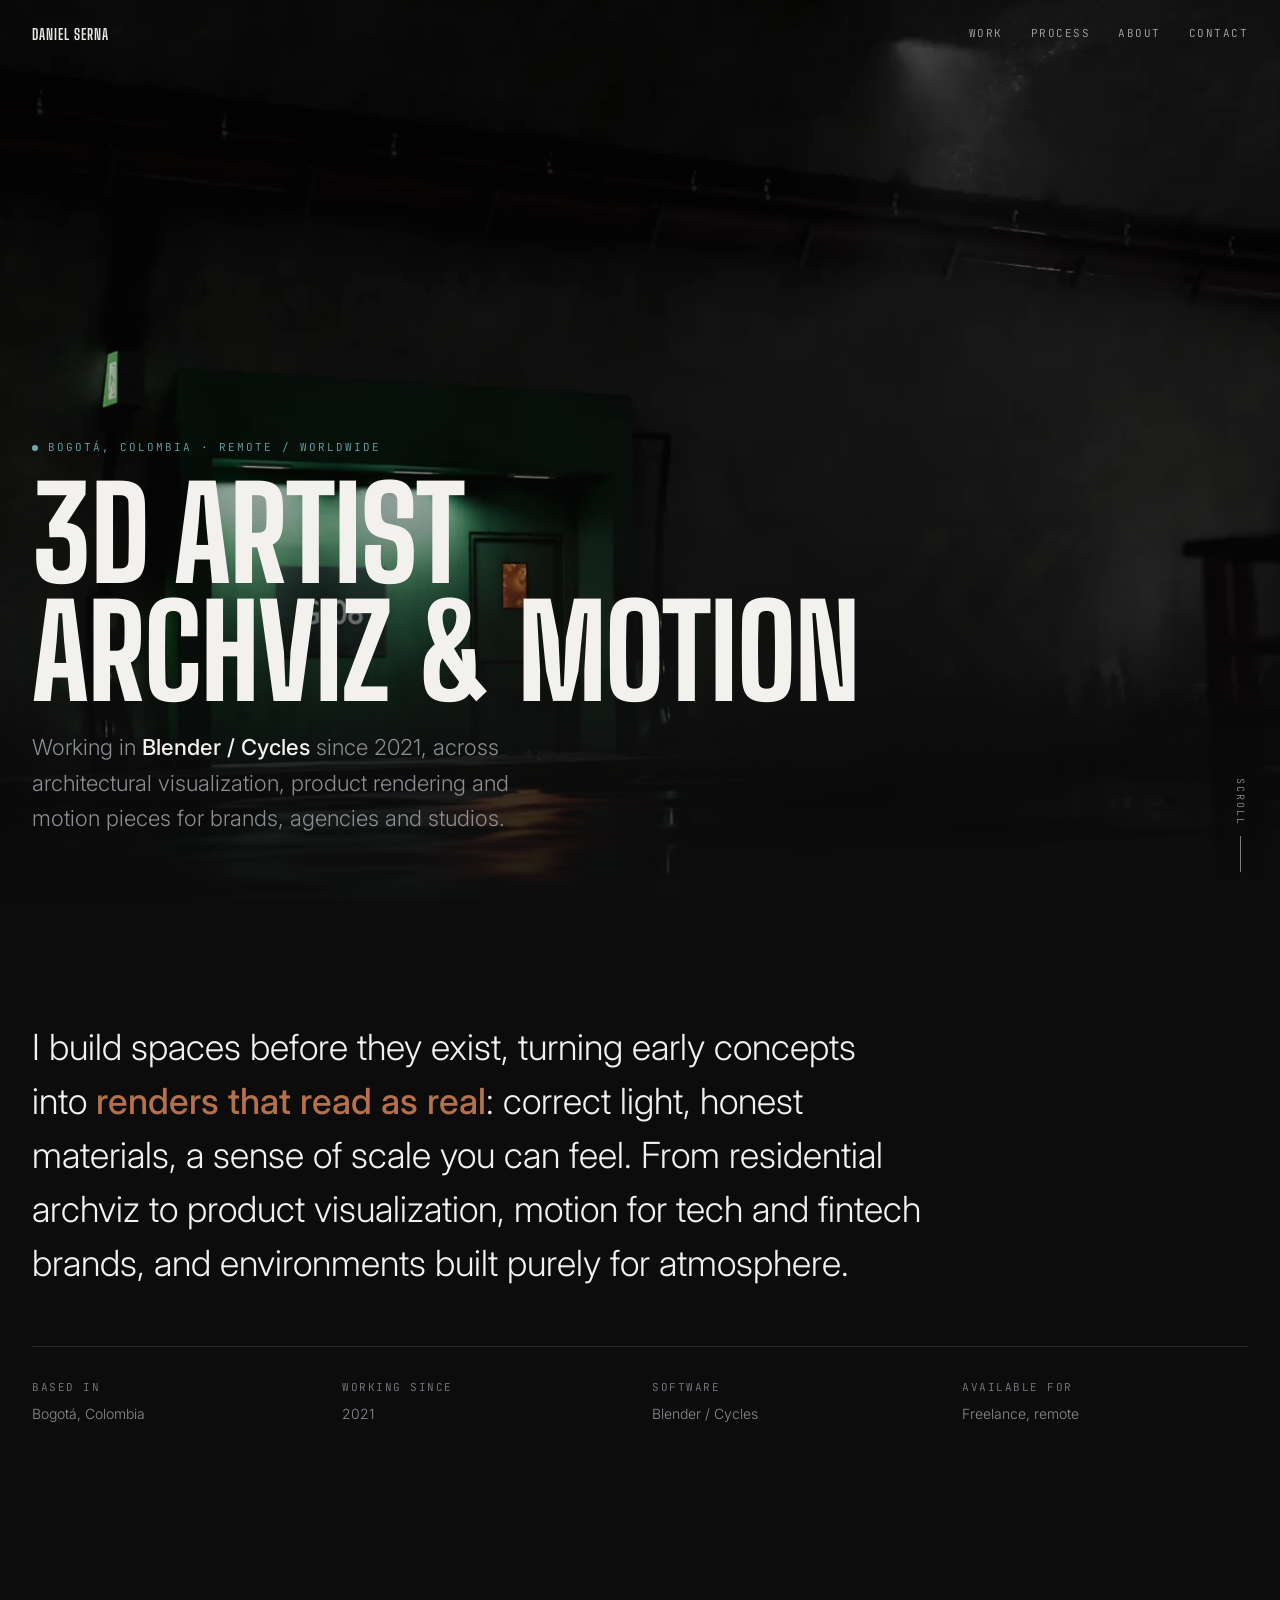
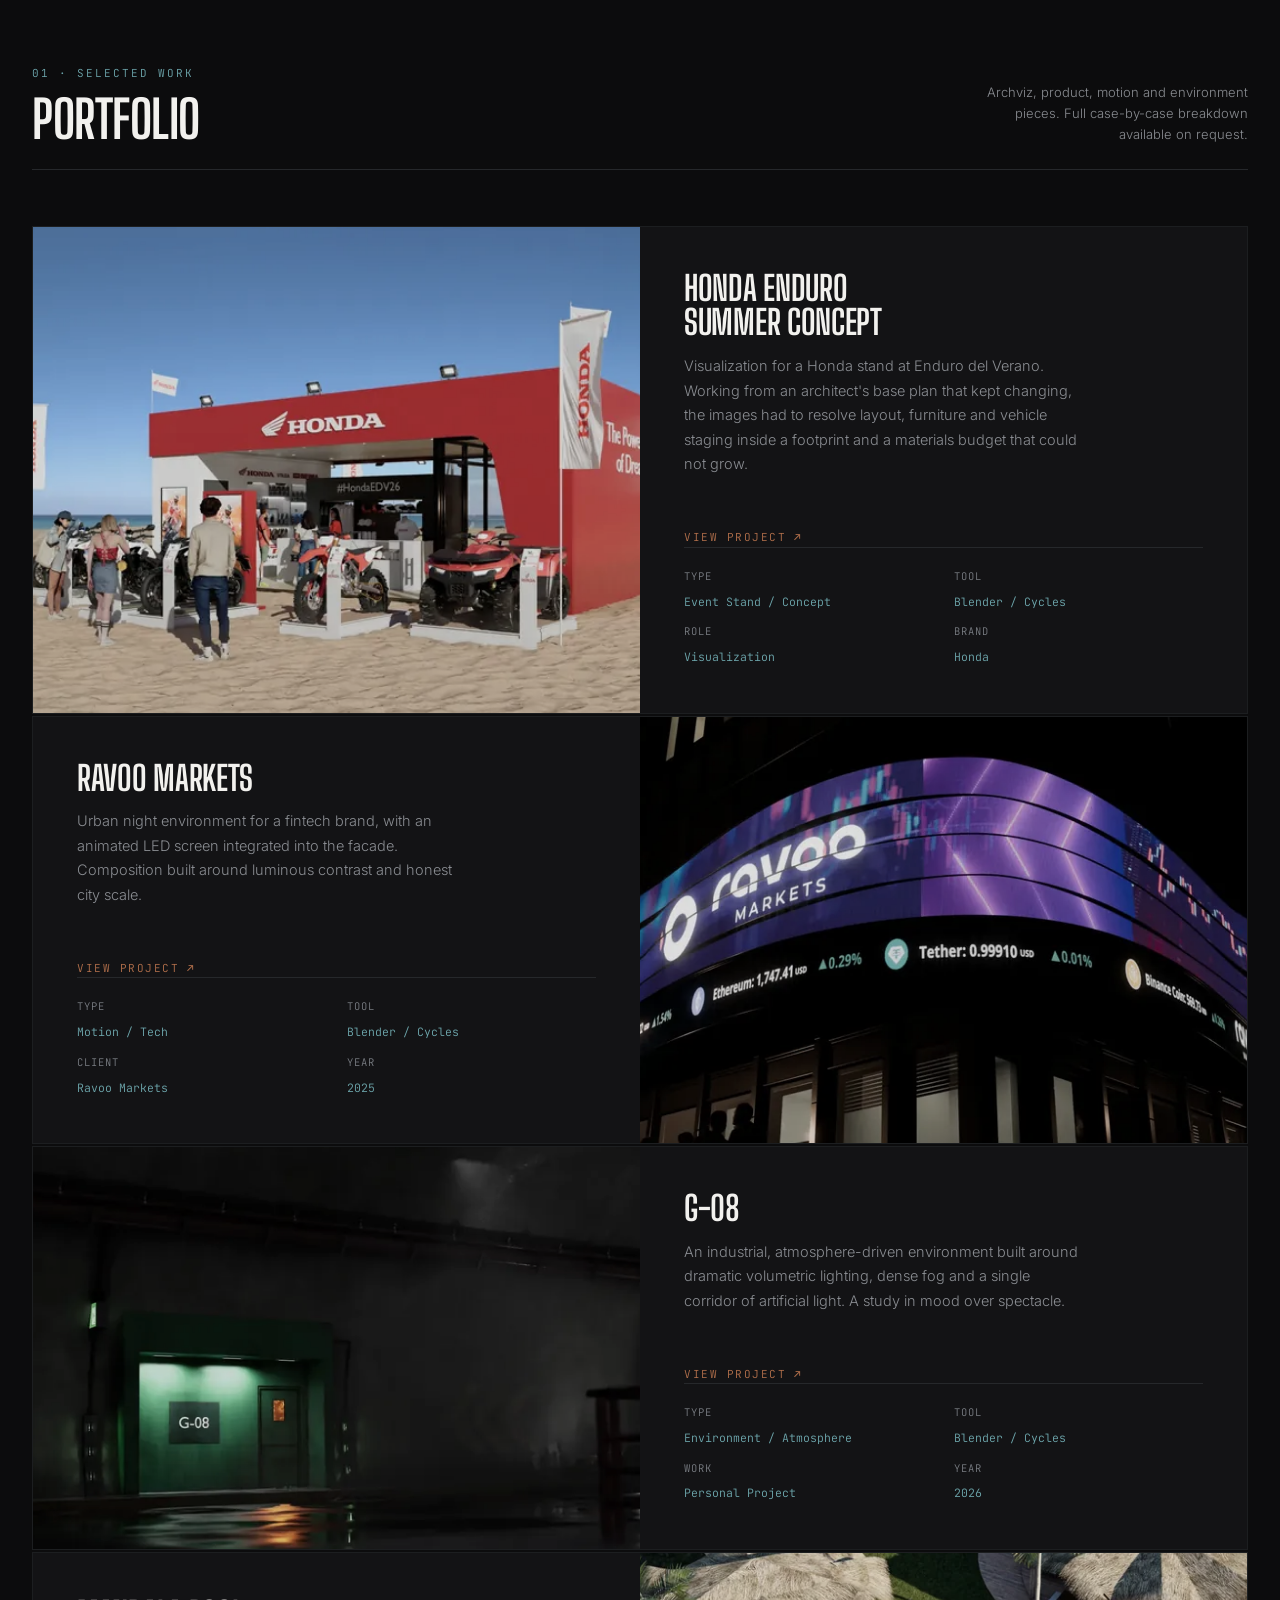
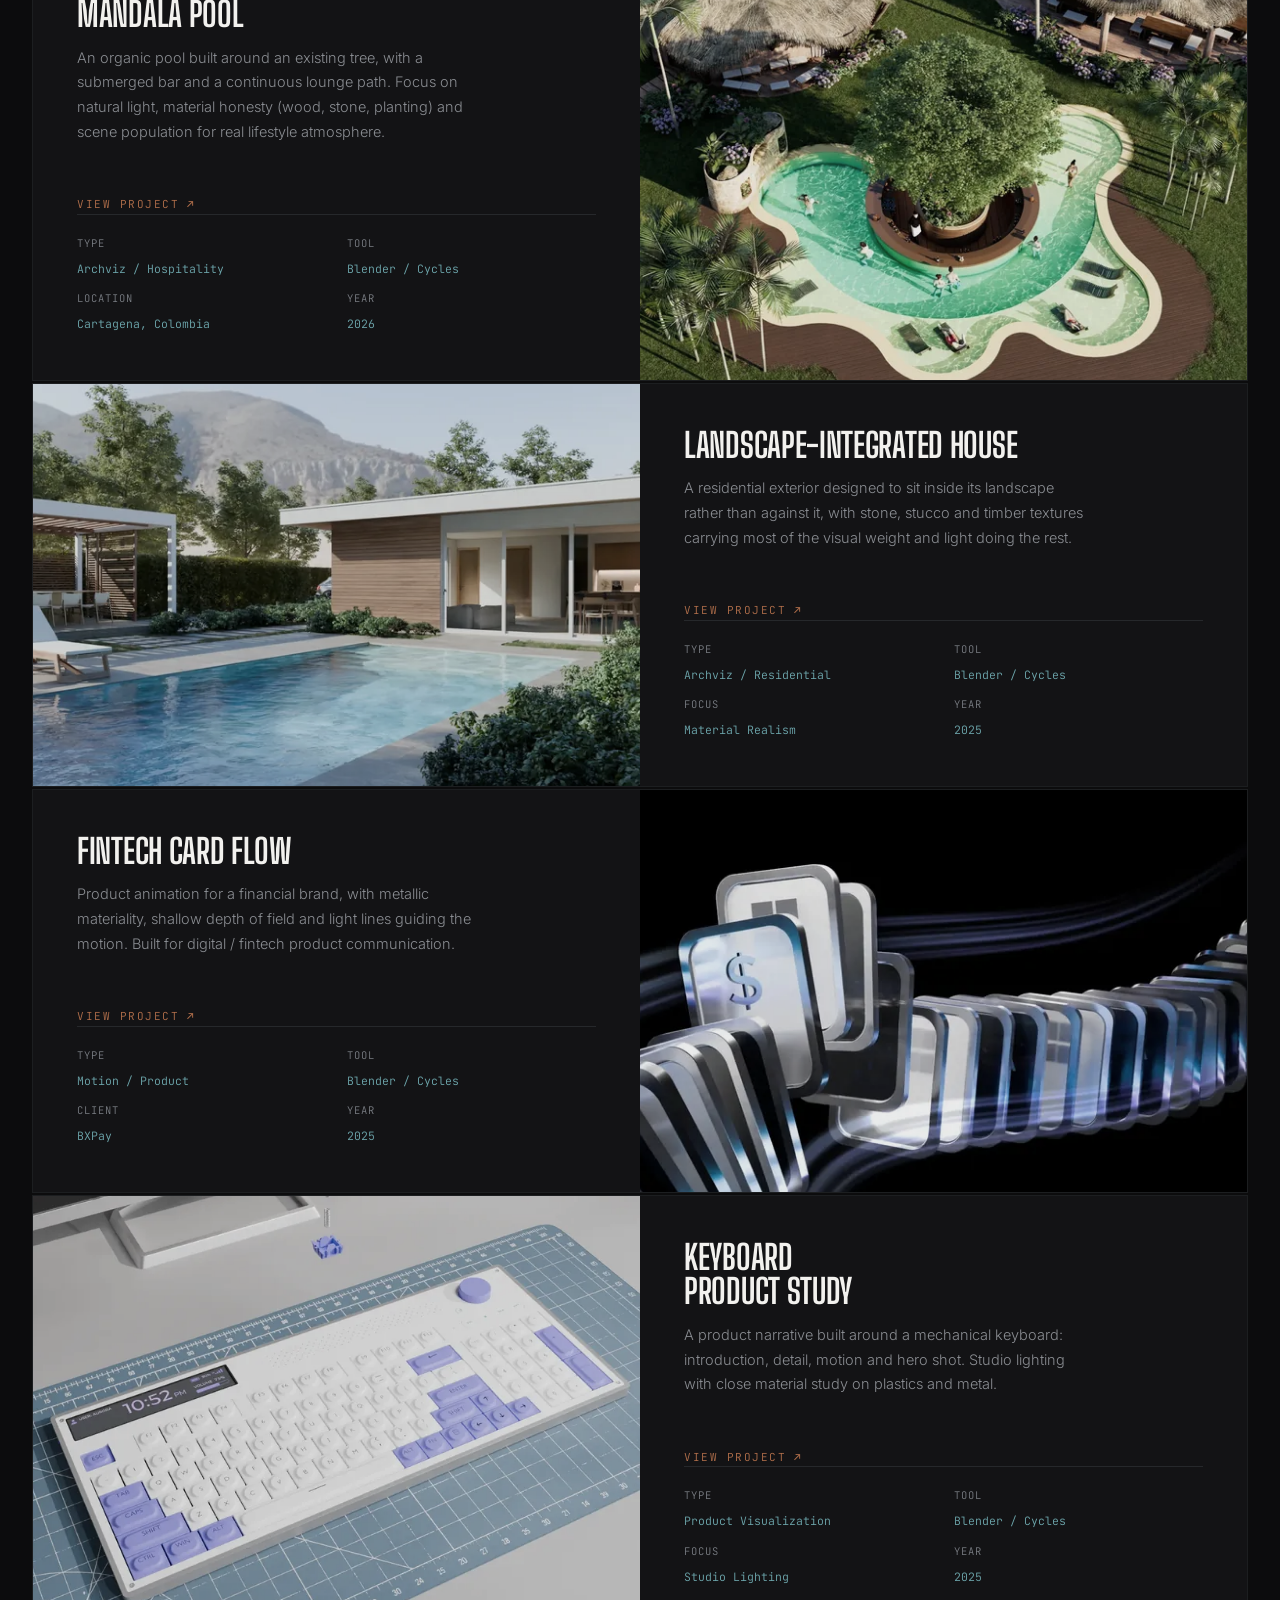
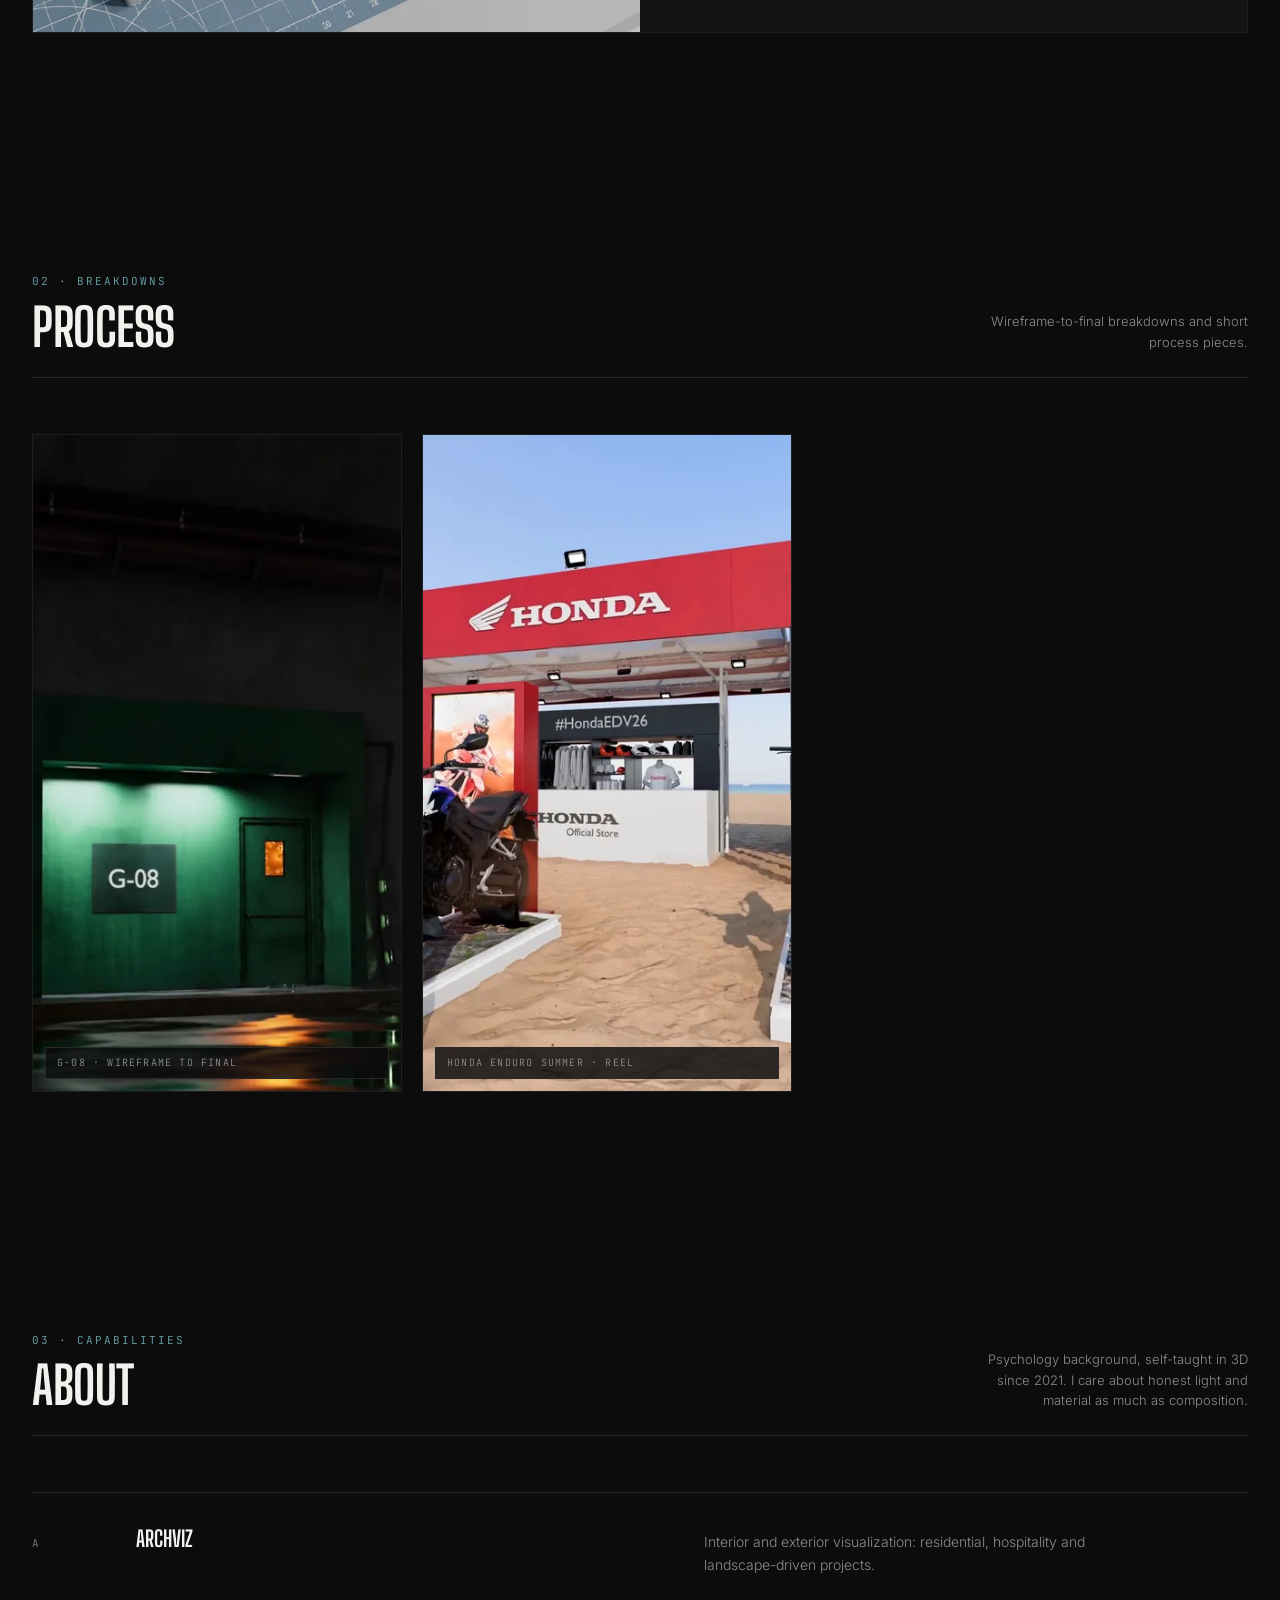
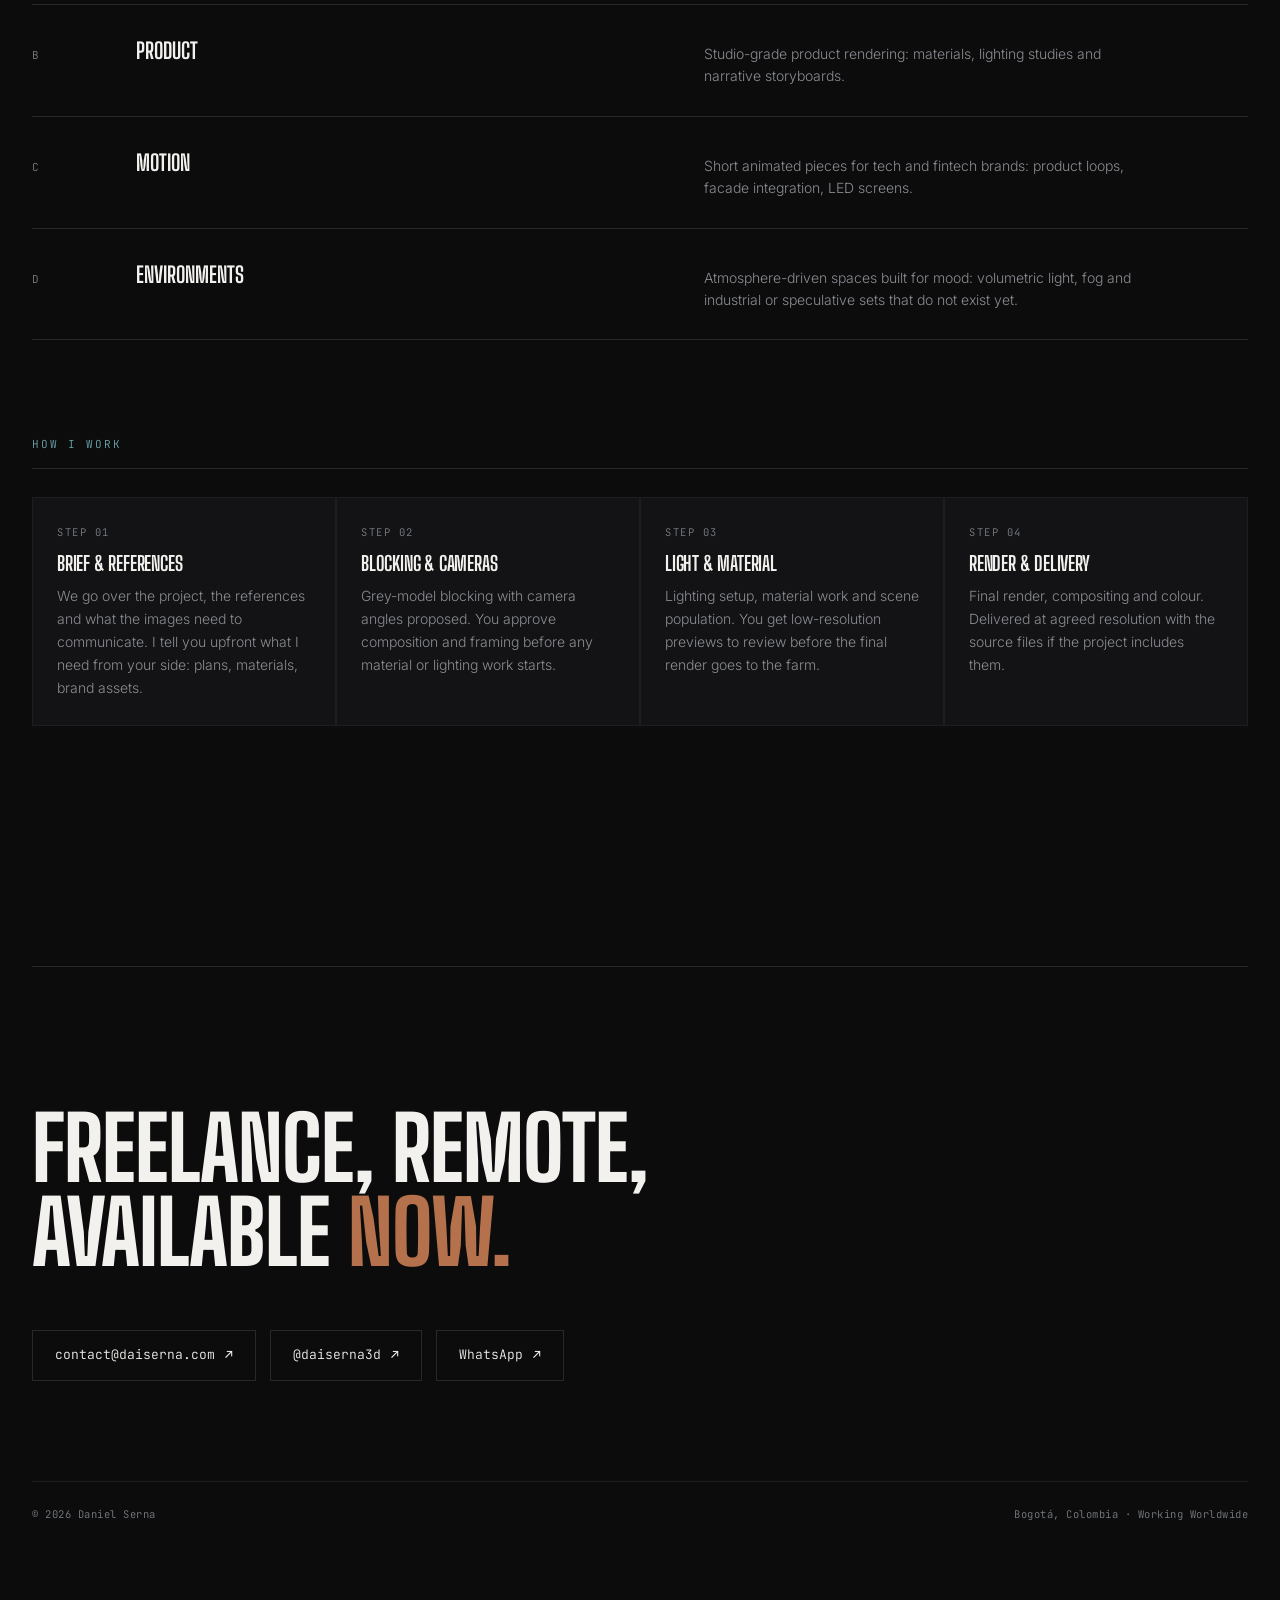
==== commit 1920649d: "Add files via upload" ====
--- a/index.html
+++ b/index.html
@@ -5,7 +5,7 @@
 <meta name="viewport" content="width=device-width, initial-scale=1.0">
 
 <title>Daniel Serna · 3D Artist, Archviz &amp; Motion</title>
-<meta name="description" content="3D artist based in Bogotá, Colombia. Architectural visualization, product rendering and motion pieces in Blender / Cycles. Freelance, working remote worldwide.">
+<meta name="description" content="3D artist based in Bogotá, Colombia. Architectural visualization, product rendering, motion and environment art in Blender / Cycles. Freelance, working remote worldwide.">
 <link rel="canonical" href="https://www.daiserna.com/">
 <meta name="theme-color" content="#0c0c0d">
 
@@ -14,14 +14,14 @@
 <meta property="og:site_name" content="Daniel Serna">
 <meta property="og:url" content="https://www.daiserna.com/">
 <meta property="og:title" content="Daniel Serna · 3D Artist, Archviz &amp; Motion">
-<meta property="og:description" content="Architectural visualization, product rendering and motion pieces in Blender / Cycles. Based in Bogotá, working remote worldwide.">
+<meta property="og:description" content="Architectural visualization, product rendering, motion and environment art in Blender / Cycles. Based in Bogotá, working remote worldwide.">
 <meta property="og:image" content="https://www.daiserna.com/img/og-cover.jpg">
 <meta property="og:image:width" content="1200">
 <meta property="og:image:height" content="630">
 <meta property="og:image:alt" content="Render of an animated LED billboard on a city facade at night">
 <meta name="twitter:card" content="summary_large_image">
 <meta name="twitter:title" content="Daniel Serna · 3D Artist, Archviz &amp; Motion">
-<meta name="twitter:description" content="Architectural visualization, product rendering and motion pieces in Blender / Cycles.">
+<meta name="twitter:description" content="Architectural visualization, product rendering, motion and environment art in Blender / Cycles.">
 <meta name="twitter:image" content="https://www.daiserna.com/img/og-cover.jpg">
 
 <link rel="icon" href="/favicon.svg" type="image/svg+xml">
@@ -45,7 +45,7 @@
     "addressLocality": "Bogotá",
     "addressCountry": "CO"
   },
-  "knowsAbout": ["Architectural Visualization", "3D Rendering", "Motion Design", "Blender", "Cycles"],
+  "knowsAbout": ["Architectural Visualization", "Environment Art", "Product Visualization", "3D Rendering", "Motion Design", "Blender", "Cycles"],
   "sameAs": [
     "https://instagram.com/daiserna3d"
   ]
@@ -56,7 +56,7 @@
 
 <a class="skip-link" href="#work">Skip to work</a>
 
-<nav>
+<nav class="site-nav">
   <div class="nav-mark"><a href="/">Daniel Serna</a></div>
   <div class="nav-links">
     <a href="#work">Work</a>
@@ -83,7 +83,7 @@
 <!-- ================= STATEMENT ================= -->
 <section class="section wrap">
   <p class="statement reveal">
-    I build spaces before they exist, turning early concepts into <strong>renders that read as real</strong>: correct light, honest materials, a sense of scale you can feel. From residential archviz to product visualization and motion for tech and fintech brands.
+    I build spaces before they exist, turning early concepts into <strong>renders that read as real</strong>: correct light, honest materials, a sense of scale you can feel. From residential archviz to product visualization, motion for tech and fintech brands, and environments built purely for atmosphere.
   </p>
   <div class="statement-meta reveal">
     <div><div class="k">Based In</div><div class="v">Bogotá, Colombia</div></div>
@@ -101,7 +101,7 @@
       <div class="section-tag">01 · Selected Work</div>
       <h2 class="section-title">Portfolio</h2>
     </div>
-    <div class="section-note">Archviz, product and motion pieces. Full case-by-case breakdown available on request.</div>
+    <div class="section-note">Archviz, product, motion and environment pieces. Full case-by-case breakdown available on request.</div>
   </div>
 
   <div class="work-grid">
@@ -288,7 +288,12 @@
     <div class="cap-row">
       <div class="cap-num mono">C</div>
       <h3 class="cap-name">Motion</h3>
-      <div class="cap-desc">Short animated pieces for tech and fintech brands: product loops, environment pieces, LED integration.</div>
+      <div class="cap-desc">Short animated pieces for tech and fintech brands: product loops, facade integration, LED screens.</div>
+    </div>
+    <div class="cap-row">
+      <div class="cap-num mono">D</div>
+      <h3 class="cap-name">Environments</h3>
+      <div class="cap-desc">Atmosphere-driven spaces built for mood: volumetric light, fog and industrial or speculative sets that do not exist yet.</div>
     </div>
   </div>
 
--- a/style.css
+++ b/style.css
@@ -49,13 +49,22 @@
   @media (max-width:700px){ .wrap{padding:0 20px;} }
 
   /* ---------- NAV ---------- */
-  nav{
+  /* Dos selectores a proposito:
+     - `body > nav` alcanza el menu del header aunque el HTML sea una version
+       vieja sin la clase (cache del navegador, subida parcial, CDN).
+     - `.site-nav` es el selector correcto de aqui en adelante.
+     Lo que NO puede usarse es un `nav{...}` suelto: la navegacion prev/next
+     de las paginas de proyecto tambien es un <nav>, y heredaba position:fixed,
+     se pegaba arriba, tapaba el menu e interceptaba todos los clics.
+     La clave es `body >`: el prev/next vive dentro de <main>, nunca lo toca. */
+  body > nav,
+  .site-nav{
     position:fixed; top:0; left:0; right:0; z-index:100;
     display:flex; justify-content:space-between; align-items:center;
     padding:22px 32px;
     mix-blend-mode:difference;
   }
-  @media (max-width:700px){ nav{padding:18px 20px;} }
+  @media (max-width:700px){ body > nav, .site-nav{padding:18px 20px;} }
   .nav-mark{
     font-family:var(--font-display);
     font-weight:700; font-size:15px; letter-spacing:1px; text-transform:uppercase;
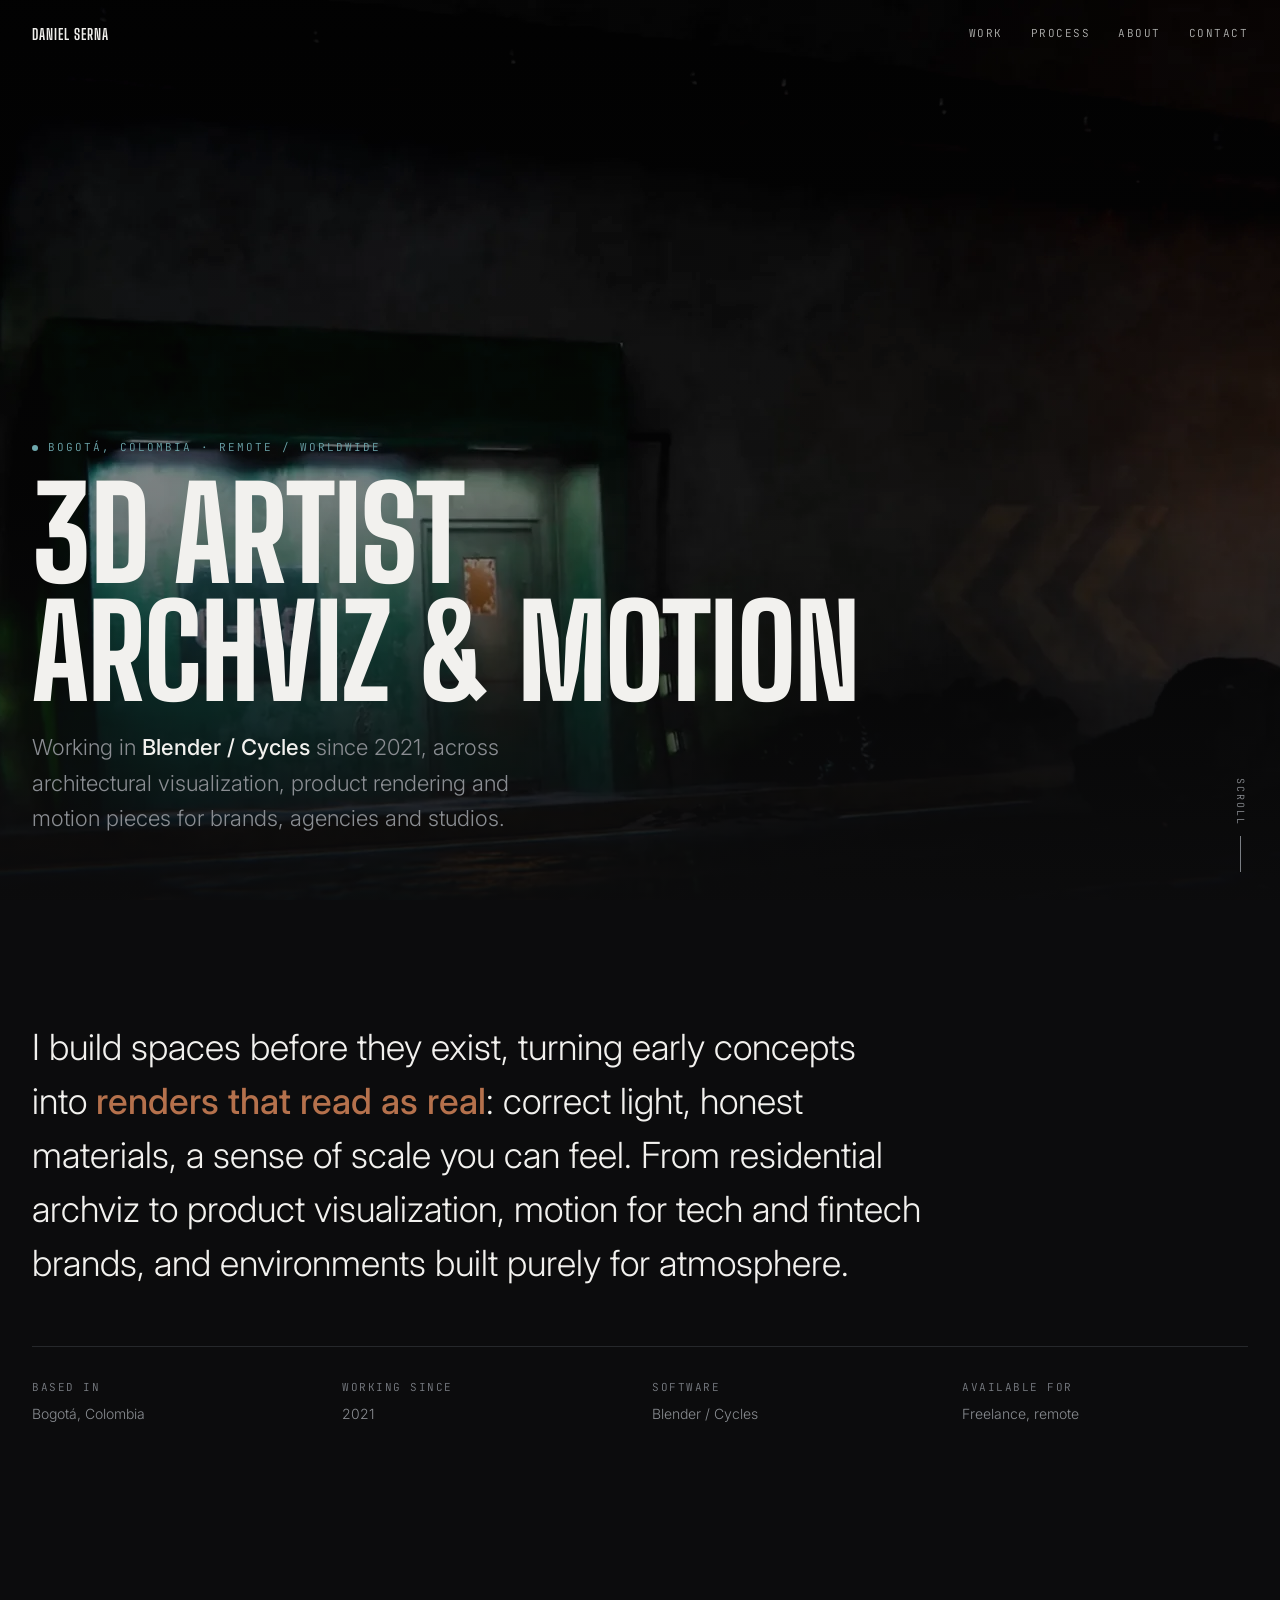
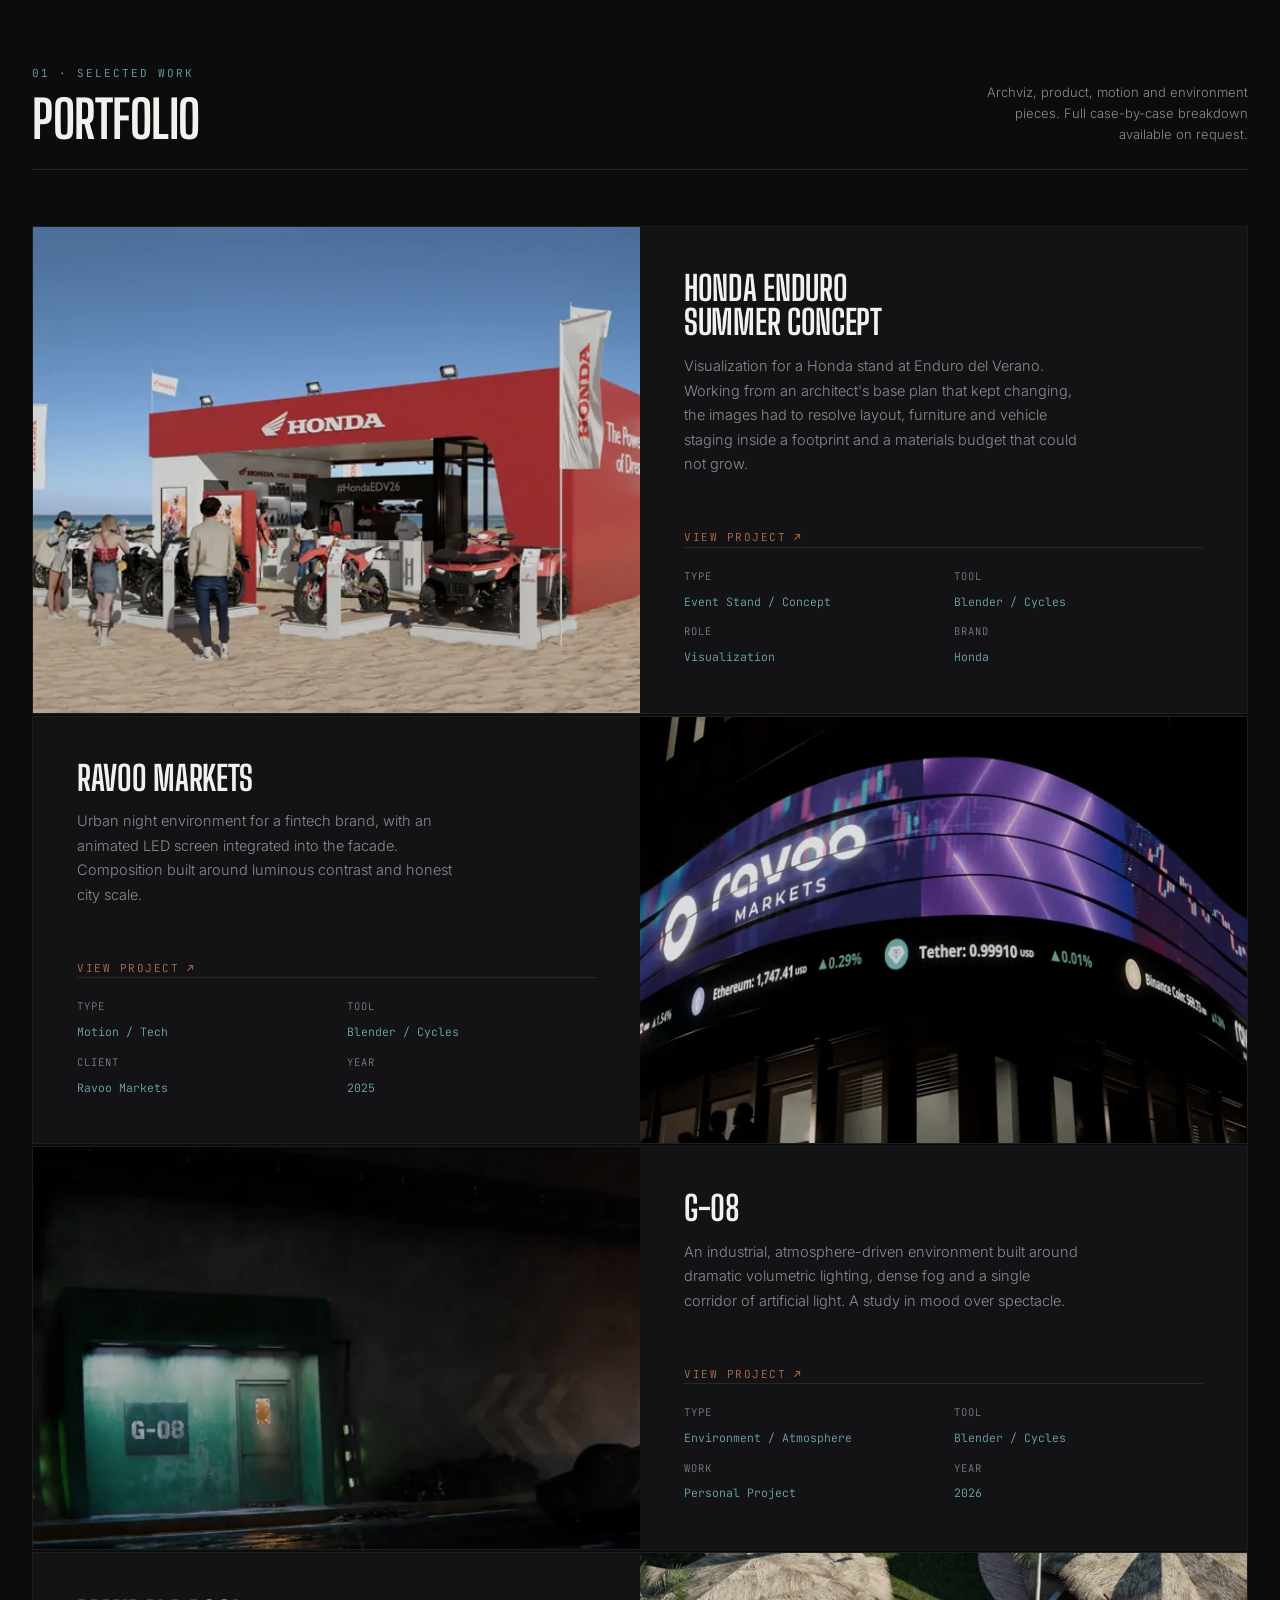
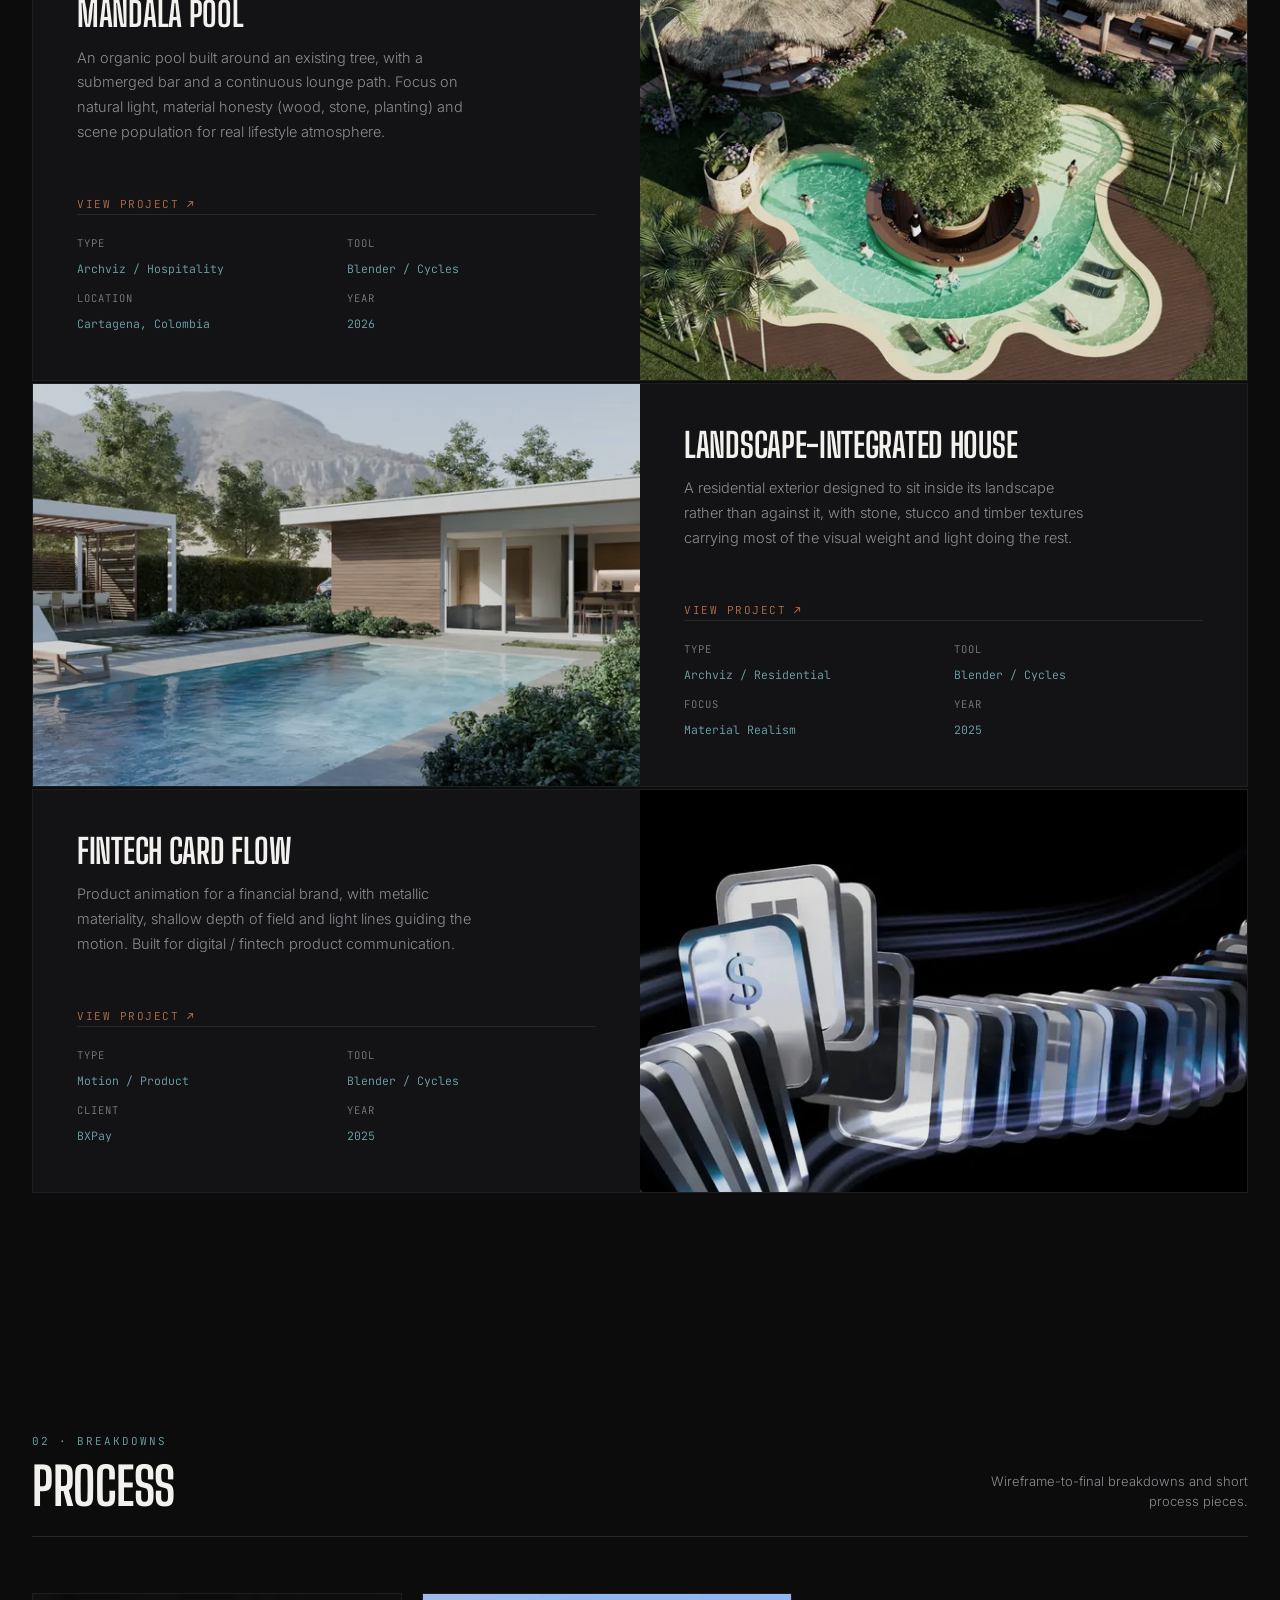
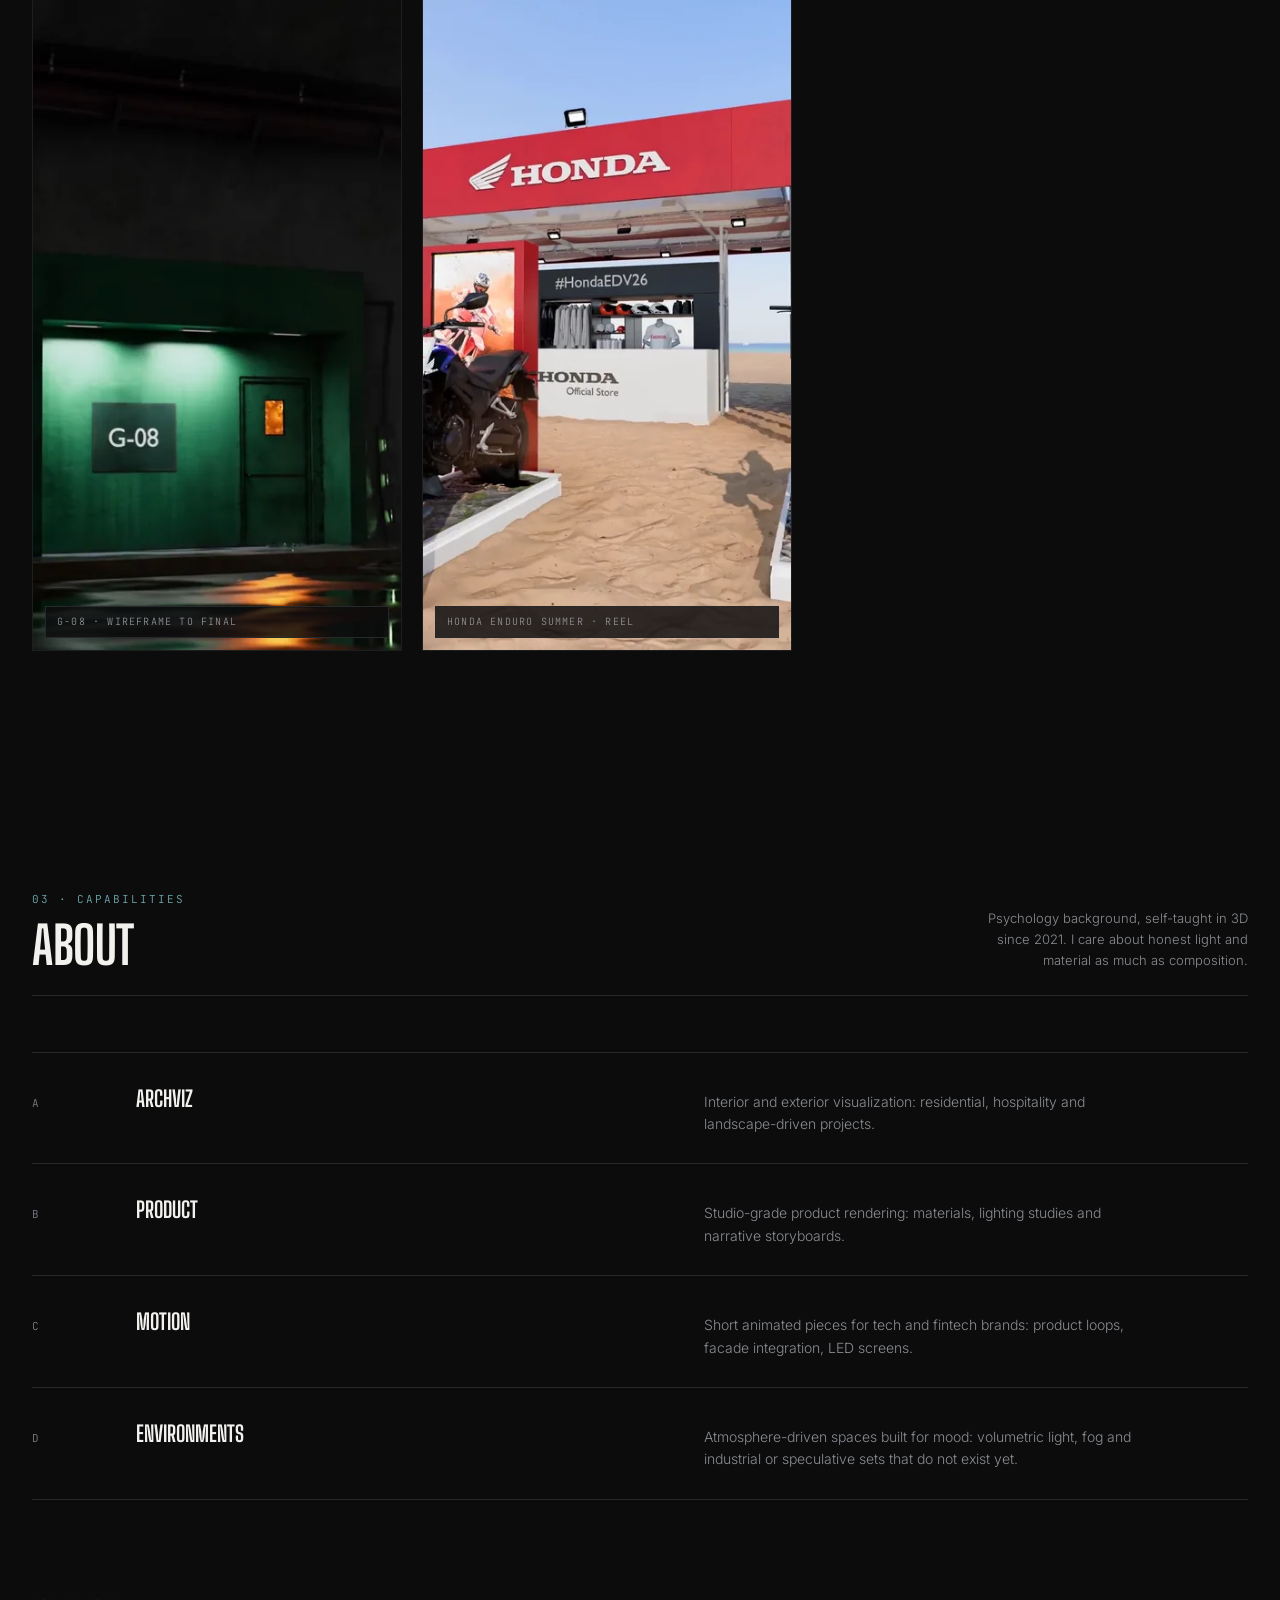
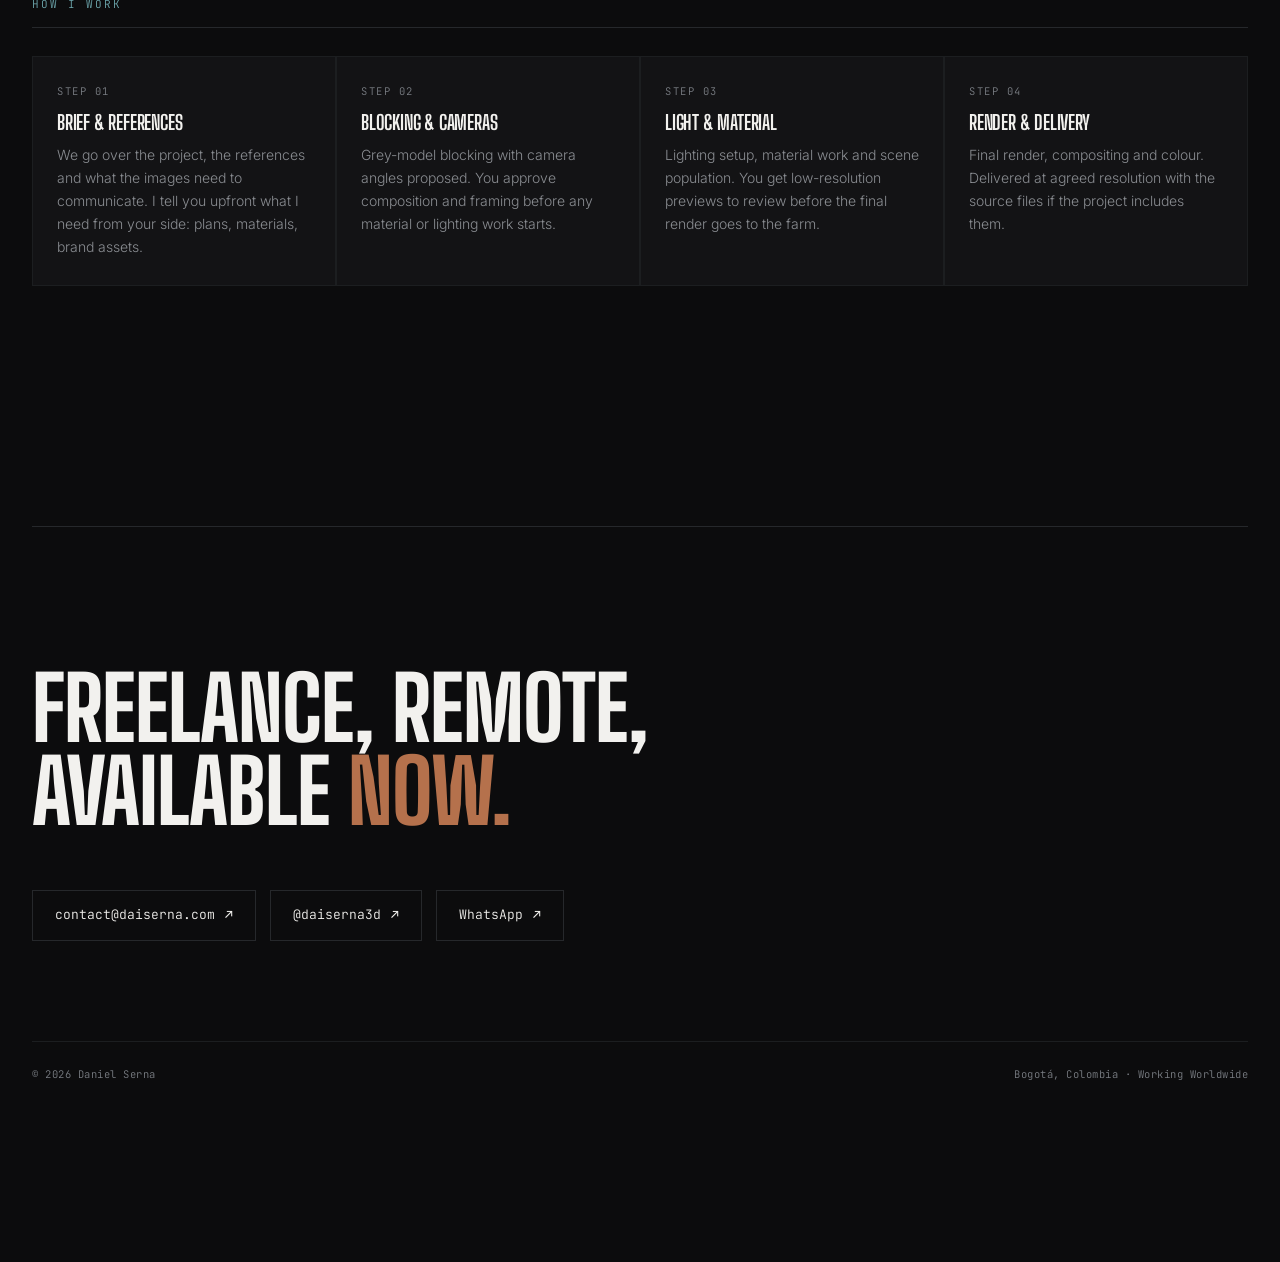
==== commit ce885500: "Add files via upload" ====
--- a/index.html
+++ b/index.html
@@ -129,7 +129,7 @@
 
     <a class="project reverse reveal" href="work/ravoo-markets.html">
       <div class="project-media">
-        <video data-src="video/ravoo-billboard.mp4" poster="img/800/ravoo.webp" preload="none" muted loop playsinline aria-label="Animated LED billboard integrated into a city facade at night"></video>
+        <video src="video/ravoo-billboard.mp4" poster="img/800/ravoo.webp" preload="none" muted loop playsinline aria-label="Animated LED billboard integrated into a city facade at night"></video>
       </div>
       <div class="project-info">
         <h3 class="project-title">Ravoo Markets</h3>
@@ -146,7 +146,7 @@
 
     <a class="project reveal" href="work/gate08.html">
       <div class="project-media">
-        <video data-src="video/gate08-hero.mp4" poster="img/800/hero_gate08.webp" preload="none" muted loop playsinline aria-label="Industrial corridor with volumetric lighting and dense fog"></video>
+        <video src="video/gate08-hero.mp4" poster="img/800/hero_gate08.webp" preload="none" muted loop playsinline aria-label="Industrial corridor with volumetric lighting and dense fog"></video>
       </div>
       <div class="project-info">
         <h3 class="project-title">G-08</h3>
@@ -184,7 +184,7 @@
 
     <a class="project reveal" href="work/casa-paisaje.html">
       <div class="project-media">
-        <video data-src="video/casa-sequence.mp4" poster="img/800/casa_piscina.webp" preload="none" muted loop playsinline aria-label="Residential exterior with pool, integrated into its landscape"></video>
+        <video src="video/casa-sequence.mp4" poster="img/800/casa_piscina.webp" preload="none" muted loop playsinline aria-label="Residential exterior with pool, integrated into its landscape"></video>
       </div>
       <div class="project-info">
         <h3 class="project-title">Landscape-Integrated House</h3>
@@ -201,7 +201,7 @@
 
     <a class="project reverse reveal" href="work/fintech-cards.html">
       <div class="project-media">
-        <video data-src="video/fintech-shards.mp4" poster="img/800/cards.webp" preload="none" muted loop playsinline aria-label="Metallic payment cards animating along a light path"></video>
+        <video src="video/fintech-shards.mp4" poster="img/800/cards.webp" preload="none" muted loop playsinline aria-label="Metallic payment cards animating along a light path"></video>
       </div>
       <div class="project-info">
         <h3 class="project-title">Fintech Card Flow</h3>
@@ -211,27 +211,6 @@
           <div class="meta-row"><span class="k">Type</span><span class="v">Motion / Product</span></div>
           <div class="meta-row"><span class="k">Tool</span><span class="v">Blender / Cycles</span></div>
           <div class="meta-row"><span class="k">Client</span><span class="v">BXPay</span></div>
-          <div class="meta-row"><span class="k">Year</span><span class="v">2025</span></div>
-        </div>
-      </div>
-    </a>
-
-    <a class="project reveal" href="work/keyboard.html">
-      <div class="project-media">
-        <img src="img/keyboard.webp"
-             srcset="img/800/keyboard.webp 800w, img/keyboard.webp 1500w"
-             sizes="(max-width:860px) 100vw, 50vw"
-             width="1500" height="1080" loading="lazy" decoding="async"
-             alt="Mechanical keyboard hero shot under studio lighting">
-      </div>
-      <div class="project-info">
-        <h3 class="project-title">Keyboard<br>Product Study</h3>
-        <p class="project-desc">A product narrative built around a mechanical keyboard: introduction, detail, motion and hero shot. Studio lighting with close material study on plastics and metal.</p>
-        <div class="project-link-row"><span class="view-project">View Project <span class="arrow">↗</span></span></div>
-        <div class="meta-strip">
-          <div class="meta-row"><span class="k">Type</span><span class="v">Product Visualization</span></div>
-          <div class="meta-row"><span class="k">Tool</span><span class="v">Blender / Cycles</span></div>
-          <div class="meta-row"><span class="k">Focus</span><span class="v">Studio Lighting</span></div>
           <div class="meta-row"><span class="k">Year</span><span class="v">2025</span></div>
         </div>
       </div>
@@ -254,11 +233,11 @@
 
   <div class="reel-grid reveal">
     <div class="reel-slot">
-      <video data-src="video/gate08-reel.mp4" poster="img/800/gate08-reel-poster.webp" preload="none" muted loop playsinline aria-label="G-08 wireframe to final breakdown"></video>
+      <video src="video/gate08-reel.mp4" poster="img/800/gate08-reel-poster.webp" preload="none" muted loop playsinline aria-label="G-08 wireframe to final breakdown"></video>
       <div class="reel-caption mono">G-08 · Wireframe to Final</div>
     </div>
     <div class="reel-slot">
-      <video data-src="video/honda-reel.mp4" poster="img/800/honda-reel-poster.webp" preload="none" muted loop playsinline aria-label="Honda Enduro Summer process reel"></video>
+      <video src="video/honda-reel.mp4" poster="img/800/honda-reel-poster.webp" preload="none" muted loop playsinline aria-label="Honda Enduro Summer process reel"></video>
       <div class="reel-caption mono">Honda Enduro Summer · Reel</div>
     </div>
   </div>
--- a/style.css
+++ b/style.css
@@ -221,16 +221,24 @@
     .project.reverse .project-media{order:1;}
     .project.reverse .project-info{order:2;}
   }
-  /* FIX: el aspect-ratio fijo hacia que el media quedara mas corto que la
-     columna de texto y aparecieran bandas negras (hasta 81px en Honda). */
+  /* La columna de media tiene que estirarse a la altura de la fila en
+     escritorio (si no, quedan bandas negras: Honda llegaba a 81px), pero SIN
+     usar position:absolute en la imagen.
+     Motivo: en Safari de iPhone un hijo absoluto dentro de un contenedor
+     dimensionado solo por aspect-ratio puede resolver a altura cero, y la
+     miniatura no se pinta. Como .project-media es un item de grid, ya se
+     estira solo, asi que height:100% en la imagen basta y sobra. */
   .project-media{
     position:relative; overflow:hidden; background:#000;
     min-height:340px;
   }
-  @media (max-width:860px){ .project-media{min-height:0; aspect-ratio:16/10;} }
+  @media (max-width:860px){
+    /* min-height ademas de aspect-ratio: es un piso, para que la caja no
+       pueda colapsar aunque aspect-ratio falle en algun navegador viejo. */
+    .project-media{min-height:210px; aspect-ratio:16/10;}
+  }
   .project-media img, .project-media video{
-    position:absolute; inset:0;
-    width:100%; height:100%; object-fit:cover;
+    display:block; width:100%; height:100%; object-fit:cover;
     transform:scale(1.03); transition:transform .7s cubic-bezier(.16,1,.3,1), filter .5s;
     filter:grayscale(25%) brightness(0.92);
   }
